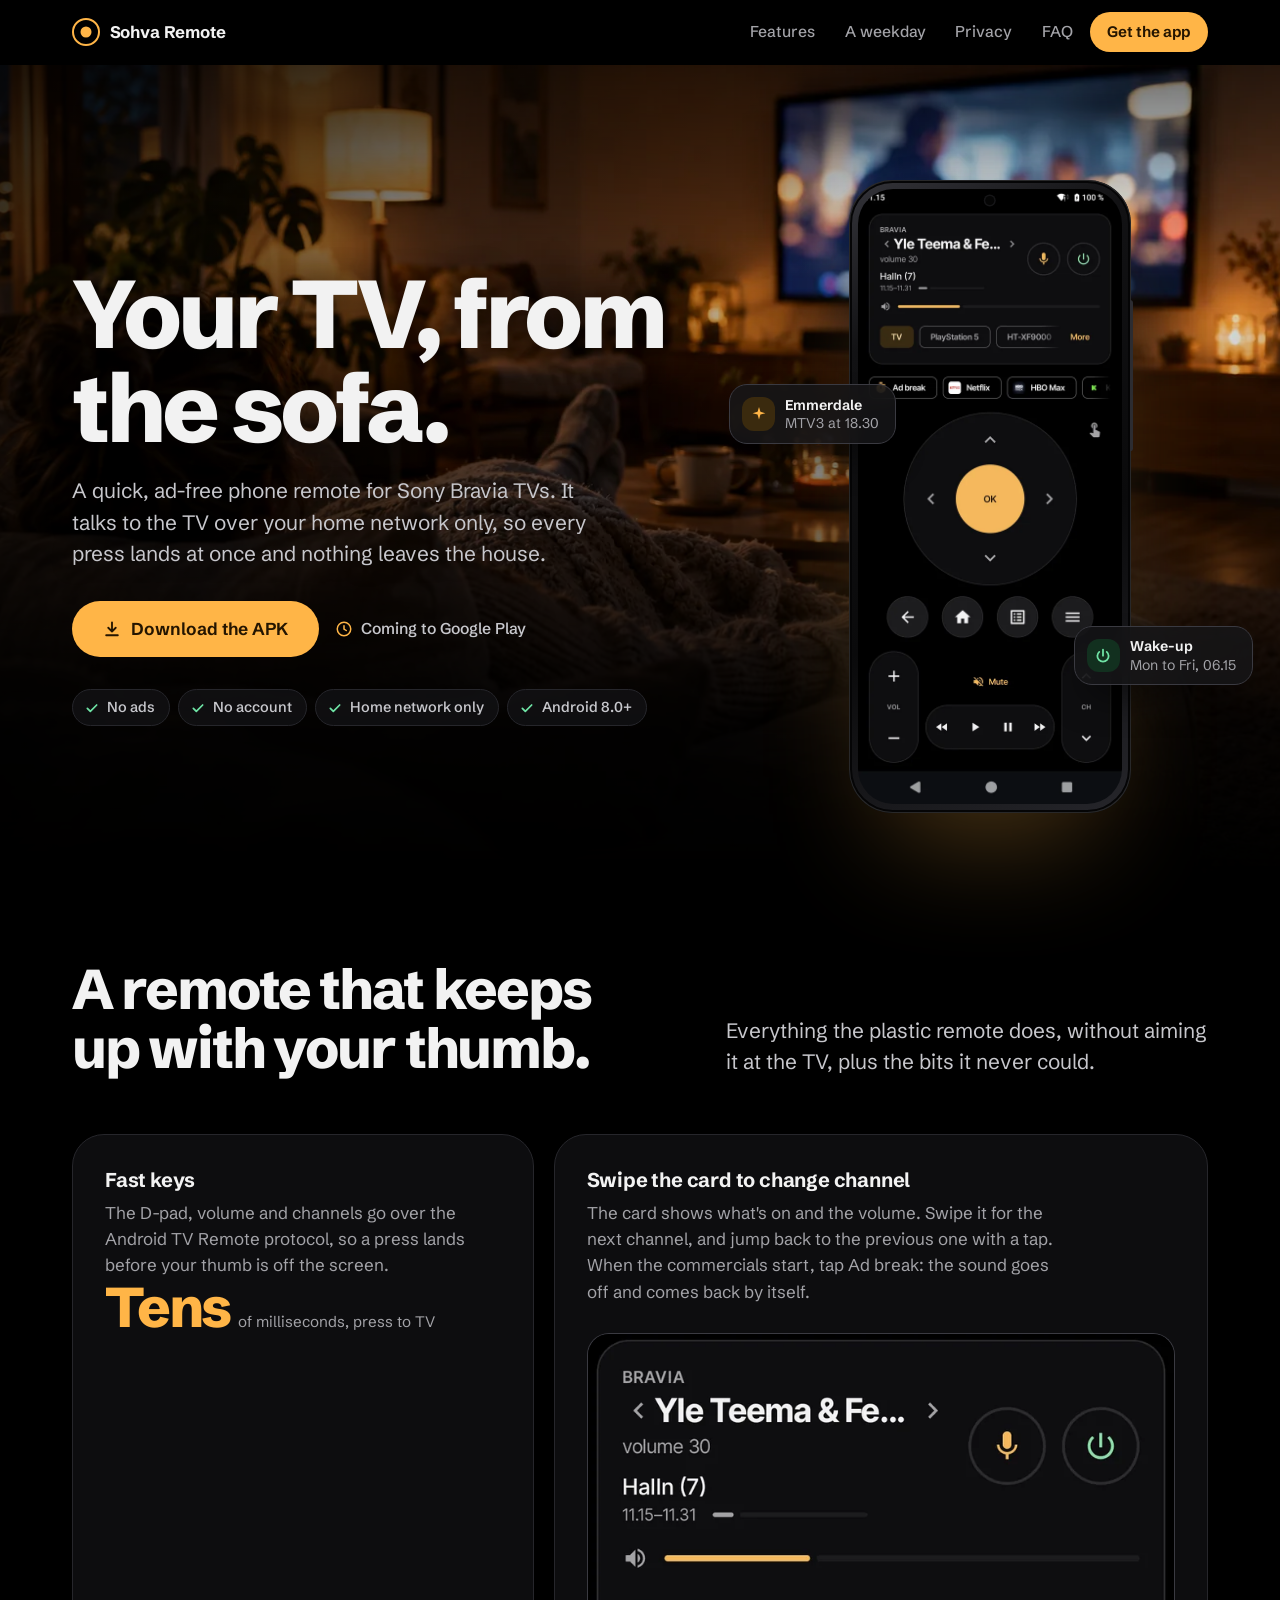
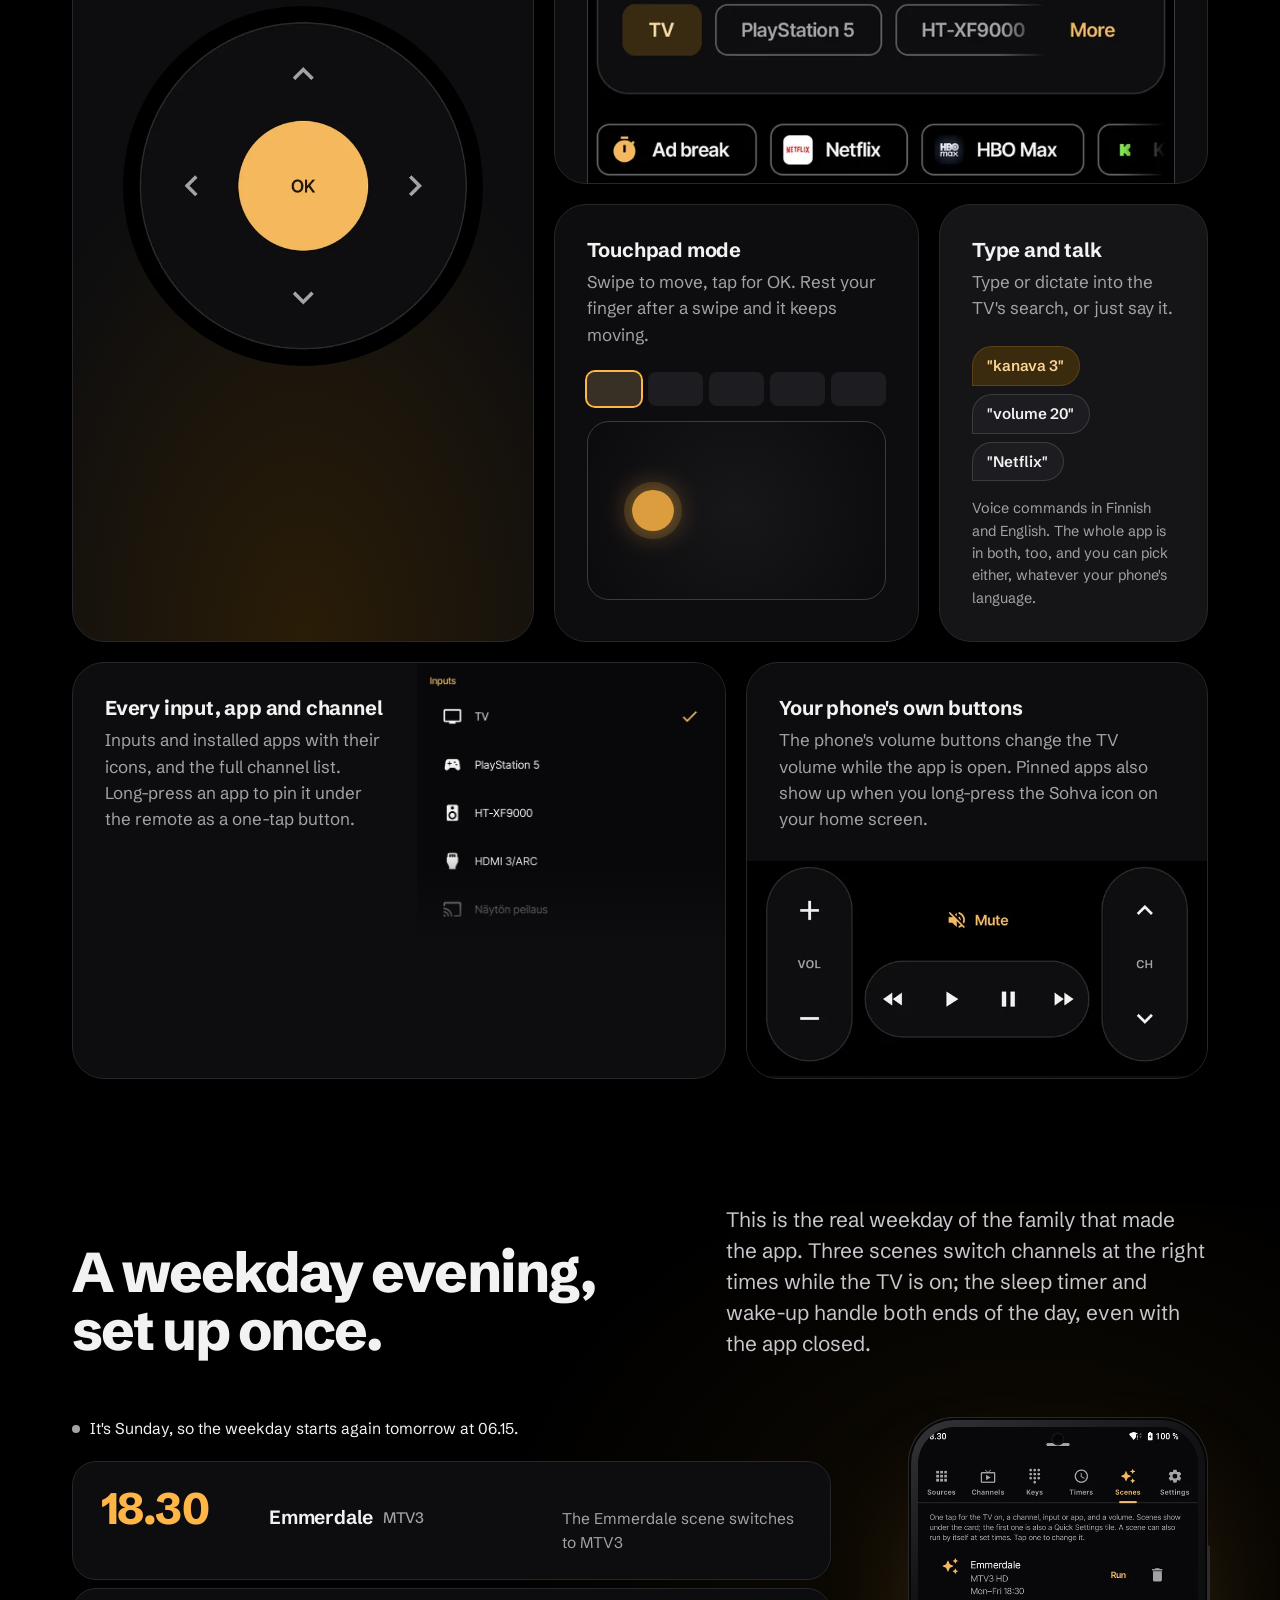
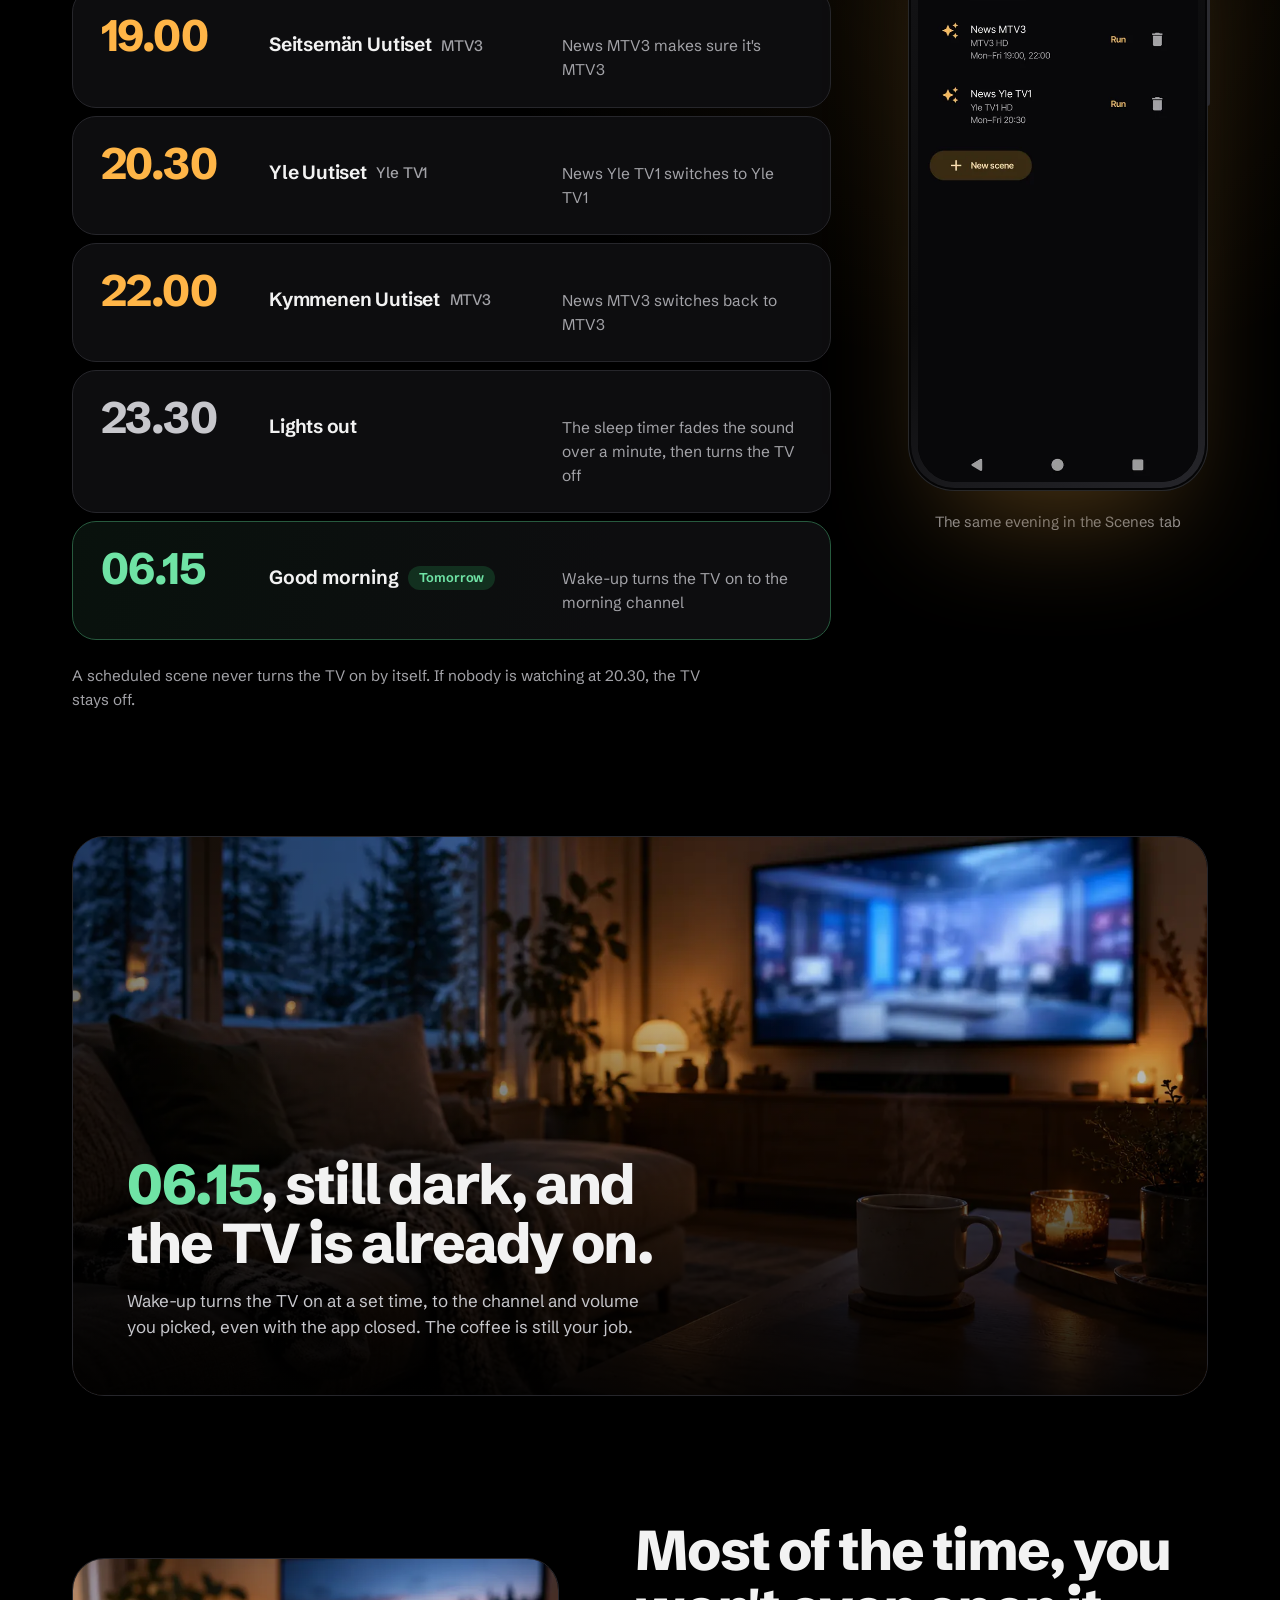
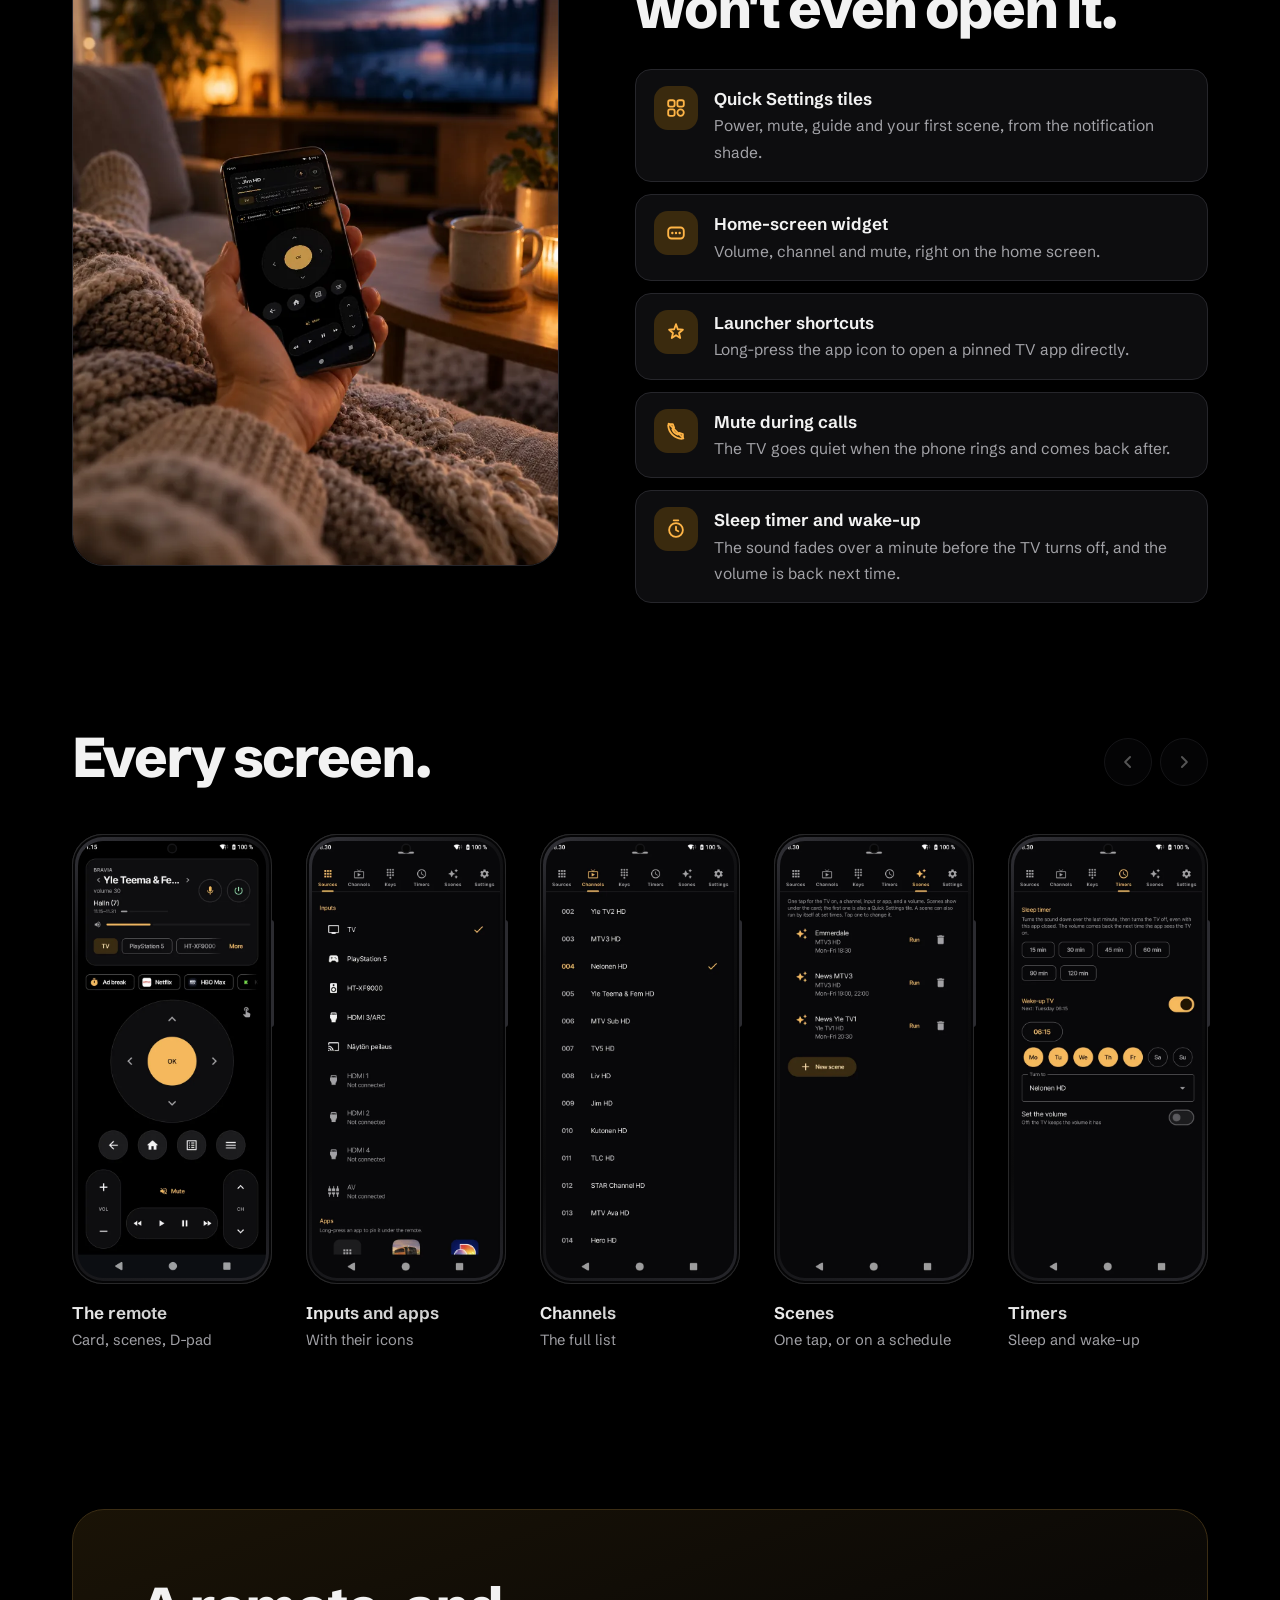
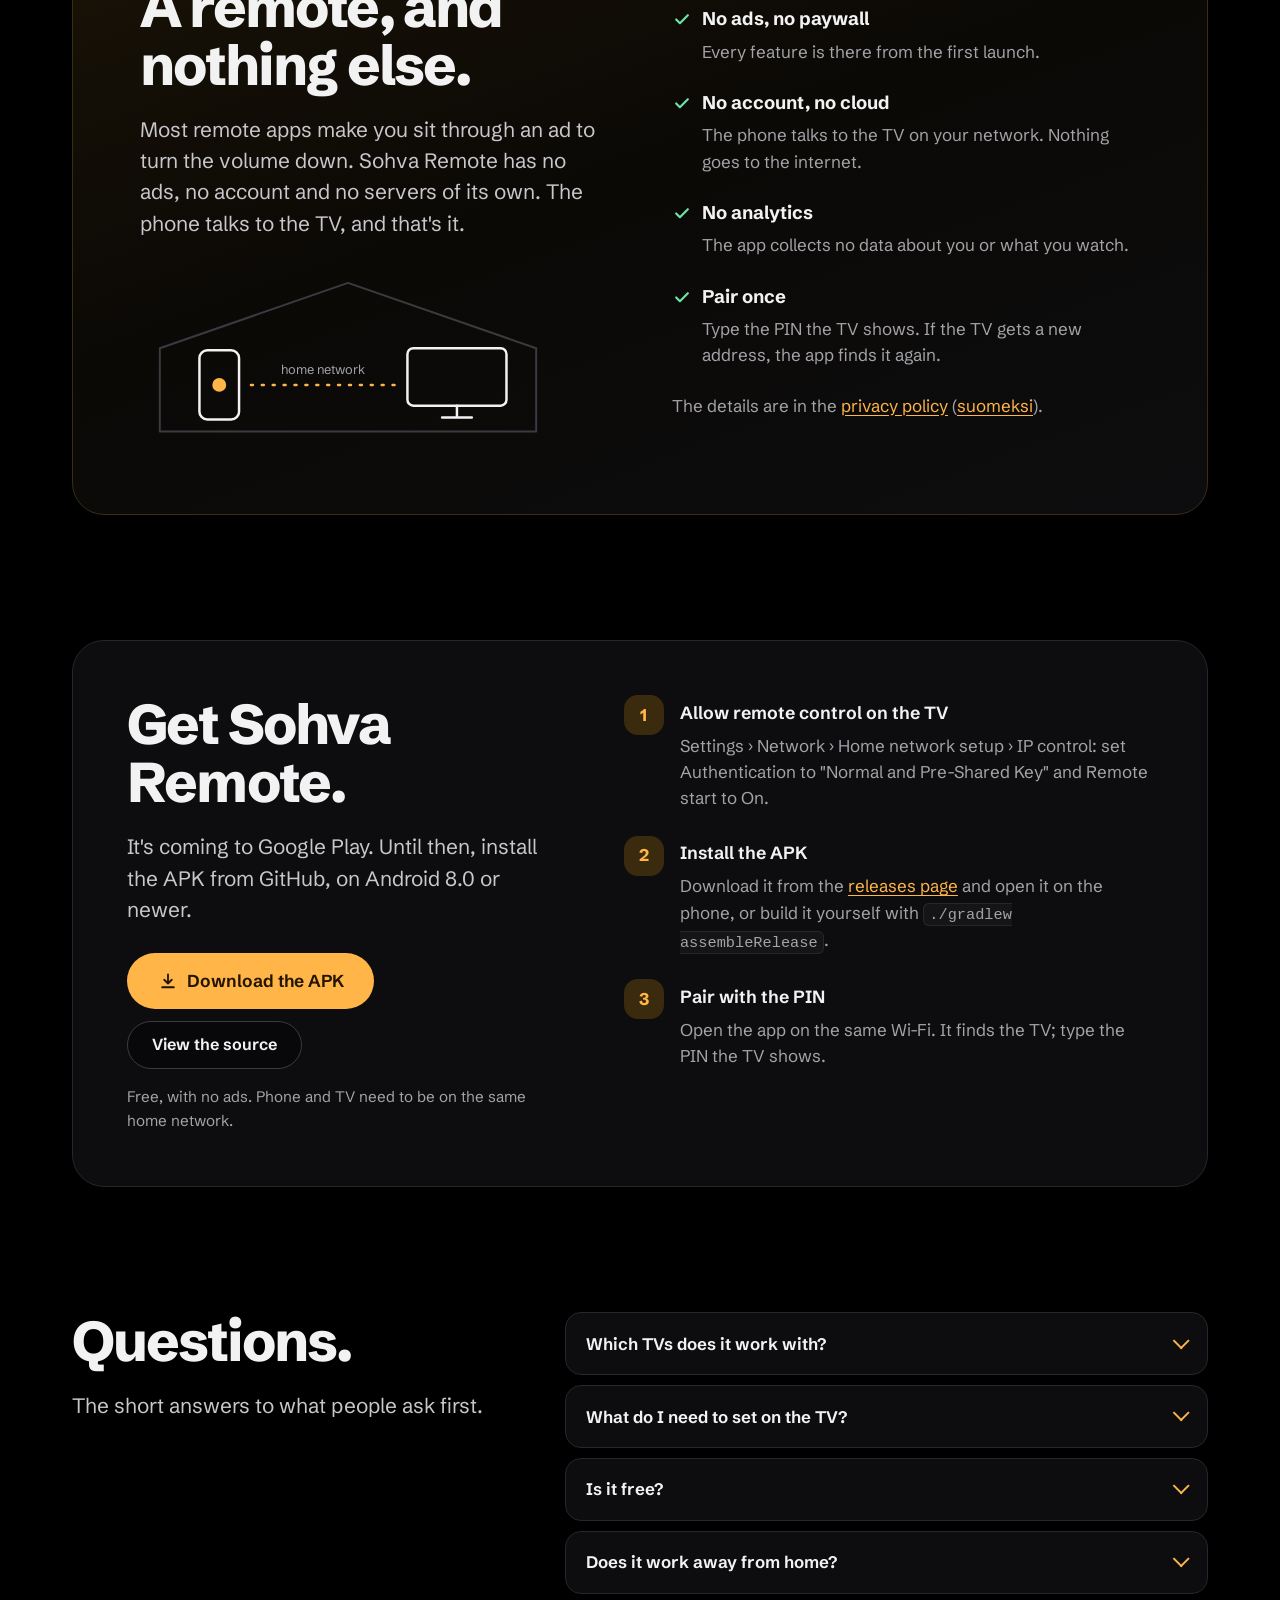
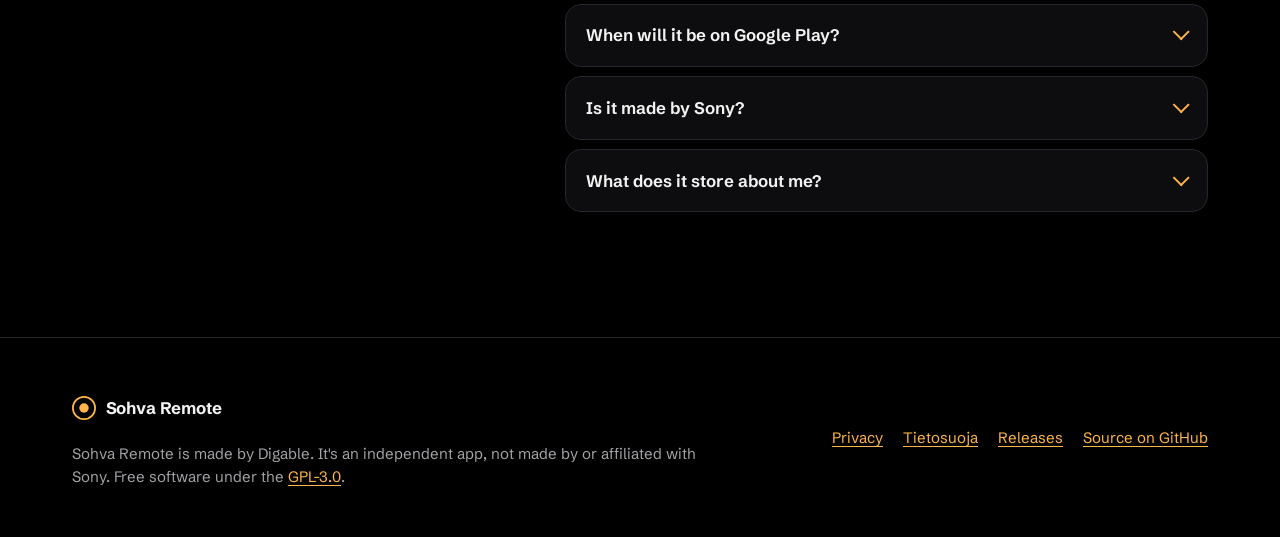
==== site/index.html @ ac24fea7 "Release 1.4.0: Ad break Version 1.4.0 (versionCode 8). Changelogs 8 in en-US and fi-FI; Ad break in " ====
<!doctype html>
<html lang="en">
<head>
<meta charset="utf-8">
<meta name="viewport" content="width=device-width, initial-scale=1">
<title>Sohva Remote: a phone remote for Sony Bravia TVs</title>
<meta name="description" content="Sohva Remote is a fast, ad-free phone remote for Sony Bravia TVs. It works on your home network only: no cloud, no account.">
<link rel="canonical" href="https://digablesolutions.github.io/sohva-remote/">
<meta name="robots" content="index, follow, max-image-preview:large">
<meta name="author" content="Digable">
<meta name="keywords" content="Sony Bravia remote, Android TV remote app, TV remote for Android, kaukosäädin, Sony Bravia kaukosäädin, ad-free TV remote">
<link rel="sitemap" type="application/xml" href="sitemap.xml">
<link rel="alternate" type="text/plain" title="Summary for LLMs and agents" href="llms.txt">
<meta name="theme-color" content="#000000">
<link rel="icon" href="favicon.svg" type="image/svg+xml">
<link rel="apple-touch-icon" href="img/apple-touch-icon.png">
<!-- Share card. Crawlers need absolute URLs; these point at the GitHub Pages site. -->
<meta property="og:type" content="website">
<meta property="og:site_name" content="Sohva Remote">
<meta property="og:url" content="https://digablesolutions.github.io/sohva-remote/">
<meta property="og:title" content="Sohva Remote">
<meta property="og:description" content="A fast, ad-free phone remote for Sony Bravia TVs. Home network only: no cloud, no account.">
<meta property="og:image" content="https://digablesolutions.github.io/sohva-remote/img/og.jpg">
<meta property="og:image:width" content="1200">
<meta property="og:image:height" content="630">
<meta property="og:image:alt" content="Sohva Remote: your TV, from the sofa. A living room in the evening, with the app's remote screen.">
<meta name="twitter:card" content="summary_large_image">
<meta name="twitter:image" content="https://digablesolutions.github.io/sohva-remote/img/og.jpg">
<link rel="preconnect" href="https://fonts.googleapis.com">
<link rel="preconnect" href="https://fonts.gstatic.com" crossorigin>
<link href="https://fonts.googleapis.com/css2?family=Schibsted+Grotesk:wght@400..800&display=swap" rel="stylesheet">
<link rel="preload" as="image" href="img/photos/hero-sofa-1024.webp" imagesrcset="img/photos/hero-sofa-640.webp 640w, img/photos/hero-sofa-1024.webp 1024w, img/photos/hero-sofa-1440.webp 1440w, img/photos/hero-sofa-1664.webp 1664w" imagesizes="100vw" fetchpriority="high">
<link rel="stylesheet" href="css/site.css">
<script src="js/site.js" defer></script>
<script type="application/ld+json" id="structured-data">
{
  "@context": "https://schema.org",
  "@graph": [
    {
      "@type": "SoftwareApplication",
      "@id": "https://digablesolutions.github.io/sohva-remote/#app",
      "name": "Sohva Remote",
      "alternateName": "Sohva Remote for Sony Bravia TVs",
      "description": "A fast, ad-free Android phone remote for Sony Bravia TVs that works on the home network only. Not affiliated with Sony.",
      "applicationCategory": "UtilitiesApplication",
      "applicationSubCategory": "TV remote control",
      "operatingSystem": "Android 8.0 or newer",
      "softwareVersion": "1.4.0",
      "inLanguage": [
        "en",
        "fi"
      ],
      "isAccessibleForFree": true,
      "license": "https://www.gnu.org/licenses/gpl-3.0.html",
      "offers": {
        "@type": "Offer",
        "price": "0",
        "priceCurrency": "EUR"
      },
      "downloadUrl": "https://github.com/digablesolutions/sohva-remote/releases/latest",
      "installUrl": "https://github.com/digablesolutions/sohva-remote/releases/latest",
      "releaseNotes": "https://github.com/digablesolutions/sohva-remote/releases",
      "url": "https://digablesolutions.github.io/sohva-remote/",
      "image": "https://digablesolutions.github.io/sohva-remote/img/og.jpg",
      "screenshot": [
        "https://digablesolutions.github.io/sohva-remote/img/remote.png",
        "https://digablesolutions.github.io/sohva-remote/img/scenes.png",
        "https://digablesolutions.github.io/sohva-remote/img/timers.png",
        "https://digablesolutions.github.io/sohva-remote/img/channels.png",
        "https://digablesolutions.github.io/sohva-remote/img/inputs-apps.png"
      ],
      "featureList": [
        "Fast keys over the TV's Android TV Remote protocol: D-pad, volume and channels in tens of milliseconds",
        "Touchpad mode: swipe to move, tap for OK, rest the finger to keep moving",
        "Swipe the card to change channel; jump back to the previous channel",
        "Ad break: mute the commercials with one tap; the sound comes back by itself",
        "The TV's inputs, installed apps and channel list; pin apps as one-tap buttons and launcher shortcuts",
        "Type or dictate into the TV's search box; voice commands in Finnish and English",
        "Scenes and scheduled scenes (they act only while the TV is on)",
        "Sleep timer that fades the sound over a minute; wake-up TV at a set time",
        "Quick Settings tiles, home-screen widget, remote in notifications and on the lock screen",
        "Mute the TV during phone calls; the phone's volume buttons control the TV",
        "English or Finnish, chosen in the app whatever the phone's language",
        "Home network only: no ads, no account, no cloud, no analytics"
      ],
      "author": {
        "@id": "https://digablesolutions.github.io/sohva-remote/#digable"
      },
      "publisher": {
        "@id": "https://digablesolutions.github.io/sohva-remote/#digable"
      },
      "sameAs": [
        "https://github.com/digablesolutions/sohva-remote"
      ]
    },
    {
      "@type": "Organization",
      "@id": "https://digablesolutions.github.io/sohva-remote/#digable",
      "name": "Digable",
      "url": "https://github.com/digablesolutions"
    },
    {
      "@type": "WebSite",
      "@id": "https://digablesolutions.github.io/sohva-remote/#site",
      "url": "https://digablesolutions.github.io/sohva-remote/",
      "name": "Sohva Remote",
      "inLanguage": "en",
      "publisher": {
        "@id": "https://digablesolutions.github.io/sohva-remote/#digable"
      }
    },
    {
      "@type": "FAQPage",
      "@id": "https://digablesolutions.github.io/sohva-remote/#faq",
      "mainEntity": [
        {
          "@type": "Question",
          "name": "Which TVs does it work with?",
          "acceptedAnswer": {
            "@type": "Answer",
            "text": "It's built and tested on a Sony KD-65XF9005 with Android TV. Other Bravia TVs with IP control should work too."
          }
        },
        {
          "@type": "Question",
          "name": "What do I need to set on the TV?",
          "acceptedAnswer": {
            "@type": "Answer",
            "text": "Open Settings › Network › Home network setup › IP control. Set Authentication to \"Normal and Pre-Shared Key\" and Remote start to On. Then open the app and type the PIN the TV shows."
          }
        },
        {
          "@type": "Question",
          "name": "Is it free?",
          "acceptedAnswer": {
            "@type": "Answer",
            "text": "Yes. There are no ads and no paywall: every feature is there from the first launch."
          }
        },
        {
          "@type": "Question",
          "name": "Does it work away from home?",
          "acceptedAnswer": {
            "@type": "Answer",
            "text": "No. The phone talks to the TV directly over your home network, so both need to be on the same Wi-Fi. Nothing goes through the internet, which is also why it's fast."
          }
        },
        {
          "@type": "Question",
          "name": "When will it be on Google Play?",
          "acceptedAnswer": {
            "@type": "Answer",
            "text": "It's on its way. Until then, the APK on the GitHub releases page installs on Android 8.0 or newer. Android asks you to allow installs from your browser or file manager the first time."
          }
        },
        {
          "@type": "Question",
          "name": "Is it made by Sony?",
          "acceptedAnswer": {
            "@type": "Answer",
            "text": "No. Sohva Remote is an independent app made by Digable. It isn't made by or affiliated with Sony. \"Sohva\" is Finnish for sofa."
          }
        },
        {
          "@type": "Question",
          "name": "What does it store about me?",
          "acceptedAnswer": {
            "@type": "Answer",
            "text": "Only what it needs to reach your TV, kept on the phone: the TV's address, the pairing keys and your settings. See the privacy policy."
          }
        }
      ]
    }
  ]
}
</script>
</head>
<body>
<a class="skip" href="#main">Skip to content</a>

<header class="site-head">
  <div class="wrap">
    <a class="mark" href="#main" aria-label="Sohva Remote, top of page">
      <svg width="28" height="28" viewBox="0 0 28 28" aria-hidden="true"><circle cx="14" cy="14" r="13" fill="none" stroke="#ffb547" stroke-width="2"/><circle cx="14" cy="14" r="5.5" fill="#ffb547"/></svg>
      Sohva Remote
    </a>
    <nav class="site-nav" aria-label="Site">
      <a class="nav-link" href="#remote">Features</a>
      <a class="nav-link" href="#evening">A weekday</a>
      <a class="nav-link" href="#privacy">Privacy</a>
      <a class="nav-link" href="#faq">FAQ</a>
      <a class="button primary small" href="#get">Get the app</a>
    </nav>
  </div>
</header>

<main id="main" tabindex="-1">
  <section class="hero" aria-labelledby="hero-title">
    <figure class="hero-photo" aria-hidden="true">
      <img src="img/photos/hero-sofa-1024.webp" srcset="img/photos/hero-sofa-640.webp 640w, img/photos/hero-sofa-1024.webp 1024w, img/photos/hero-sofa-1440.webp 1440w, img/photos/hero-sofa-1664.webp 1664w" sizes="100vw" width="1664" height="936" fetchpriority="high" alt="">
    </figure>
    <div class="wrap hero-grid">
      <div class="hero-copy">
        <h1 class="display" id="hero-title">Your TV, from the sofa.</h1>
        <p class="lede">A quick, ad-free phone remote for Sony Bravia TVs. It talks to the TV over your home network only, so every press lands at once and nothing leaves the house.</p>
        <div class="actions">
          <a class="button primary large" href="https://github.com/digablesolutions/sohva-remote/releases/latest">
            <svg width="20" height="20" viewBox="0 0 24 24" aria-hidden="true" fill="none" stroke="currentColor" stroke-width="2.2" stroke-linecap="round" stroke-linejoin="round"><path d="M12 4v11m0 0-4.5-4.5M12 15l4.5-4.5M5 19.5h14"/></svg>
            Download the APK
          </a>
          <a class="soon" href="#faq-play">
            <svg width="18" height="18" viewBox="0 0 24 24" aria-hidden="true" fill="none" stroke="currentColor" stroke-width="2" stroke-linecap="round"><circle cx="12" cy="12" r="9"/><path d="M12 7.5V12l3 2"/></svg>
            Coming to Google Play
          </a>
        </div>
        <ul class="facts" aria-label="At a glance">
          <li><svg width="16" height="16" viewBox="0 0 24 24" aria-hidden="true" fill="none" stroke="currentColor" stroke-width="2.6" stroke-linecap="round" stroke-linejoin="round"><path d="m5 12.5 4.5 4.5L19 7.5"/></svg>No ads</li>
          <li><svg width="16" height="16" viewBox="0 0 24 24" aria-hidden="true" fill="none" stroke="currentColor" stroke-width="2.6" stroke-linecap="round" stroke-linejoin="round"><path d="m5 12.5 4.5 4.5L19 7.5"/></svg>No account</li>
          <li><svg width="16" height="16" viewBox="0 0 24 24" aria-hidden="true" fill="none" stroke="currentColor" stroke-width="2.6" stroke-linecap="round" stroke-linejoin="round"><path d="m5 12.5 4.5 4.5L19 7.5"/></svg>Home network only</li>
          <li><svg width="16" height="16" viewBox="0 0 24 24" aria-hidden="true" fill="none" stroke="currentColor" stroke-width="2.6" stroke-linecap="round" stroke-linejoin="round"><path d="m5 12.5 4.5 4.5L19 7.5"/></svg>Android 8.0+</li>
        </ul>
      </div>
      <div class="hero-device">
        <div class="device">
          <div class="device-screen">
            <img src="img/remote-540.webp" srcset="img/remote-540.webp 540w, img/remote-1080.webp 1080w" sizes="(min-width: 900px) 290px, 78vw" width="540" height="1260" alt="The remote screen: the channel card showing Yle Teema &amp; Fem HD at volume 30 with the programme on now, the Ad break button and pinned apps, the D-pad, and volume and channel controls">
          </div>
        </div>
        <p class="callout c1" aria-hidden="true"><i><svg width="18" height="18" viewBox="0 0 24 24" fill="currentColor"><path d="M12 2.5 13.9 9l6.6 1.9-6.6 1.9L12 19.4l-1.9-6.6L3.5 10.9 10.1 9z"/></svg></i><span><b>Emmerdale</b>MTV3 at 18.30</span></p>
        <p class="callout c2 green" aria-hidden="true"><i><svg width="18" height="18" viewBox="0 0 24 24" fill="none" stroke="currentColor" stroke-width="2.4" stroke-linecap="round"><path d="M12 3.5v8"/><path d="M7 6.5a7.5 7.5 0 1 0 10 0"/></svg></i><span><b>Wake-up</b>Mon to Fri, 06.15</span></p>
      </div>
    </div>
  </section>

  <section class="wrap section" id="remote" aria-labelledby="remote-title">
    <div class="section-head split">
      <h2 class="h2" id="remote-title">A remote that keeps up with your thumb.</h2>
      <p class="lede">Everything the plastic remote does, without aiming it at the TV, plus the bits it never could.</p>
    </div>
    <div class="bento">
      <article class="tile keys reveal">
        <h3 class="h3">Fast keys</h3>
        <p>The D-pad, volume and channels go over the Android TV Remote protocol, so a press lands before your thumb is off the screen.</p>
        <p class="stat"><b>Tens</b><span>of milliseconds, press to TV</span></p>
        <div class="media"><img src="img/crops/dpad.webp" width="600" height="600" loading="lazy" alt="The app's round D-pad with a large amber OK button"></div>
      </article>
      <article class="tile card reveal">
        <h3 class="h3">Swipe the card to change channel</h3>
        <p>The card shows what's on and the volume. Swipe it for the next channel, and jump back to the previous one with a tap. When the commercials start, tap Ad break: the sound goes off and comes back by itself.</p>
        <div class="media"><img src="img/crops/card.webp" width="720" height="551" loading="lazy" alt="The channel card: Yle Teema &amp; Fem HD at volume 30 with the programme on now, inputs TV, PlayStation 5 and HT-XF9000, and below it the Ad break button and pinned apps"></div>
      </article>
      <article class="tile pad-tile reveal">
        <h3 class="h3">Touchpad mode</h3>
        <p>Swipe to move, tap for OK. Rest your finger after a swipe and it keeps moving.</p>
        <div class="pad-demo" aria-hidden="true">
          <div class="pad-row"><span></span><span></span><span></span><span></span><span></span><i class="focus"></i></div>
          <div class="pad"><i class="trail"></i><i class="finger"></i></div>
        </div>
      </article>
      <article class="tile voice reveal">
        <h3 class="h3">Type and talk</h3>
        <p>Type or dictate into the TV's search, or just say it.</p>
        <ul class="say">
          <li lang="fi">"kanava 3"</li>
          <li>"volume 20"</li>
          <li>"Netflix"</li>
        </ul>
        <p class="say-note">Voice commands in Finnish and English. The whole app is in both, too, and you can pick either, whatever your phone's language.</p>
      </article>
      <article class="tile apps reveal">
        <div class="copy">
          <h3 class="h3">Every input, app and channel</h3>
          <p>Inputs and installed apps with their icons, and the full channel list. Long-press an app to pin it under the remote as a one-tap button.</p>
        </div>
        <div class="media"><img src="img/crops/inputs.webp" width="640" height="569" loading="lazy" alt="The inputs list: TV, PlayStation 5, HT-XF9000, HDMI 3/ARC and screen mirroring, each with an icon"></div>
      </article>
      <article class="tile pins reveal">
        <h3 class="h3">Your phone's own buttons</h3>
        <p>The phone's volume buttons change the TV volume while the app is open. Pinned apps also show up when you long-press the Sohva icon on your home screen.</p>
        <div class="media"><img src="img/crops/controls.webp" width="720" height="340" loading="lazy" alt="Volume and channel rockers, a mute button and media keys from the remote screen"></div>
      </article>
    </div>
  </section>

  <section class="section evening" id="evening" aria-labelledby="evening-title">
    <div class="wrap">
      <div class="section-head split">
        <h2 class="h2" id="evening-title">A weekday evening, set up once.</h2>
        <p class="lede">This is the real weekday of the family that made the app. Three scenes switch channels at the right times while the TV is on; the sleep timer and wake-up handle both ends of the day, even with the app closed.</p>
      </div>
      <div class="guide-body">
        <div>
          <p class="guide-status" id="guide-status" role="status" hidden></p>
          <ol class="slots">
            <li class="slot" data-start="18:30" data-end="19:00"><time datetime="18:30">18.30</time><span class="what">Emmerdale <span class="chan">MTV3</span></span><span class="how">The Emmerdale scene switches to MTV3</span></li>
            <li class="slot" data-start="19:00" data-end="20:30"><time datetime="19:00">19.00</time><span class="what">Seitsemän Uutiset <span class="chan">MTV3</span></span><span class="how">News MTV3 makes sure it's MTV3</span></li>
            <li class="slot" data-start="20:30" data-end="22:00"><time datetime="20:30">20.30</time><span class="what">Yle Uutiset <span class="chan">Yle TV1</span></span><span class="how">News Yle TV1 switches to Yle TV1</span></li>
            <li class="slot" data-start="22:00" data-end="23:30"><time datetime="22:00">22.00</time><span class="what">Kymmenen Uutiset <span class="chan">MTV3</span></span><span class="how">News MTV3 switches back to MTV3</span></li>
            <li class="slot night" data-start="23:30" data-screen="timers"><time datetime="23:30">23.30</time><span class="what">Lights out</span><span class="how">The sleep timer fades the sound over a minute, then turns the TV off</span></li>
            <li class="slot morning" data-start="06:15" data-screen="timers"><time datetime="06:15">06.15</time><span class="what">Good morning</span><span class="how">Wake-up turns the TV on to the morning channel</span></li>
          </ol>
          <p class="guide-note">A scheduled scene never turns the TV on by itself. If nobody is watching at 20.30, the TV stays off.</p>
        </div>
        <figure class="guide-phone" data-screen="scenes">
          <div class="device">
            <div class="device-screen">
              <img src="img/scenes-540.webp" srcset="img/scenes-540.webp 540w, img/scenes-1080.webp 1080w" sizes="290px" width="540" height="1260" loading="lazy" alt="The Scenes tab: Emmerdale on MTV3 HD, Mon–Fri 18.30; News MTV3 on MTV3 HD, Mon–Fri 19.00 and 22.00; News Yle TV1 on Yle TV1 HD, Mon–Fri 20.30">
              <img src="img/timers-540.webp" srcset="img/timers-540.webp 540w, img/timers-1080.webp 1080w" sizes="290px" width="540" height="1260" loading="lazy" alt="The Timers tab: sleep timer choices from 15 to 120 minutes, and wake-up at 6.15 Monday to Friday, turning to Nelonen HD">
            </div>
          </div>
          <figcaption id="guide-caption">The same evening in the Scenes tab</figcaption>
        </figure>
      </div>
    </div>
  </section>

  <section class="wrap band-wrap section" aria-labelledby="morning-title">
    <div class="band reveal">
      <img src="img/photos/morning-1024.webp" srcset="img/photos/morning-640.webp 640w, img/photos/morning-1024.webp 1024w, img/photos/morning-1664.webp 1664w" sizes="(min-width: 1216px) 1136px, 100vw" width="1664" height="936" loading="lazy" alt="">
      <div class="band-text">
        <h2 class="h2" id="morning-title"><time datetime="06:15">06.15</time>, still dark, and the TV is already on.</h2>
        <p>Wake-up turns the TV on at a set time, to the channel and volume you picked, even with the app closed. The coffee is still your job.</p>
      </div>
    </div>
  </section>

  <section class="wrap section" aria-labelledby="extras-title">
    <div class="extras">
      <figure class="photo reveal">
        <img src="img/photos/hand-phone-800.webp" srcset="img/photos/hand-phone-480.webp 480w, img/photos/hand-phone-800.webp 800w, img/photos/hand-phone-1120.webp 1120w" sizes="(min-width: 1216px) 500px, (min-width: 900px) 42vw, 100vw" width="1120" height="1400" loading="lazy" alt="A hand under a knitted blanket holding a phone with Sohva Remote open, the TV glowing in the background">
      </figure>
      <div>
        <h2 class="h2" id="extras-title">Most of the time, you won't even open it.</h2>
        <ul class="extra-list">
          <li><span class="ico"><svg width="22" height="22" viewBox="0 0 24 24" aria-hidden="true" fill="none" stroke="currentColor" stroke-width="2" stroke-linejoin="round"><rect x="3.5" y="3.5" width="7" height="7" rx="2"/><rect x="13.5" y="3.5" width="7" height="7" rx="2"/><rect x="3.5" y="13.5" width="7" height="7" rx="2"/><rect x="13.5" y="13.5" width="7" height="7" rx="3.5"/></svg></span><div><b>Quick Settings tiles</b><span>Power, mute, guide and your first scene, from the notification shade.</span></div></li>
          <li><span class="ico"><svg width="22" height="22" viewBox="0 0 24 24" aria-hidden="true" fill="none" stroke="currentColor" stroke-width="2" stroke-linejoin="round"><rect x="3.5" y="6" width="17" height="12" rx="3.5"/><path d="M8 12h.01M12 12h.01M16 12h.01" stroke-linecap="round" stroke-width="2.6"/></svg></span><div><b>Home-screen widget</b><span>Volume, channel and mute, right on the home screen.</span></div></li>
          <li><span class="ico"><svg width="22" height="22" viewBox="0 0 24 24" aria-hidden="true" fill="none" stroke="currentColor" stroke-width="2" stroke-linecap="round" stroke-linejoin="round"><path d="M12 3.5 14 9l5.5.5-4.2 3.6 1.3 5.4L12 15.6l-4.6 2.9 1.3-5.4-4.2-3.6L10 9z"/></svg></span><div><b>Launcher shortcuts</b><span>Long-press the app icon to open a pinned TV app directly.</span></div></li>
          <li><span class="ico"><svg width="22" height="22" viewBox="0 0 24 24" aria-hidden="true" fill="none" stroke="currentColor" stroke-width="2" stroke-linecap="round" stroke-linejoin="round"><path d="M5 4.5h3.5l1.5 4-2 1.5a10 10 0 0 0 6 6l1.5-2 4 1.5V19a1.5 1.5 0 0 1-1.5 1.5A15.5 15.5 0 0 1 3.5 6 1.5 1.5 0 0 1 5 4.5z"/><path d="m4 4 16 16"/></svg></span><div><b>Mute during calls</b><span>The TV goes quiet when the phone rings and comes back after.</span></div></li>
          <li><span class="ico"><svg width="22" height="22" viewBox="0 0 24 24" aria-hidden="true" fill="none" stroke="currentColor" stroke-width="2" stroke-linecap="round" stroke-linejoin="round"><circle cx="12" cy="13" r="7.5"/><path d="M12 9.5V13l2.5 1.5M9.5 2.5h5"/></svg></span><div><b>Sleep timer and wake-up</b><span>The sound fades over a minute before the TV turns off, and the volume is back next time.</span></div></li>
        </ul>
      </div>
    </div>
  </section>

  <section class="wrap section" aria-labelledby="screens-title">
    <div class="gallery-head">
      <h2 class="h2" id="screens-title">Every screen.</h2>
      <div class="gallery-nav" hidden>
        <button type="button" data-dir="-1" aria-label="Previous screenshots" aria-controls="strip"><svg width="20" height="20" viewBox="0 0 24 24" aria-hidden="true" fill="none" stroke="currentColor" stroke-width="2.2" stroke-linecap="round" stroke-linejoin="round"><path d="m14.5 6-6 6 6 6"/></svg></button>
        <button type="button" data-dir="1" aria-label="Next screenshots" aria-controls="strip"><svg width="20" height="20" viewBox="0 0 24 24" aria-hidden="true" fill="none" stroke="currentColor" stroke-width="2.2" stroke-linecap="round" stroke-linejoin="round"><path d="m9.5 6 6 6-6 6"/></svg></button>
      </div>
    </div>
    <ul class="strip" id="strip" tabindex="0" aria-label="Screenshots, scroll sideways for more">
      <li><figure><div class="device"><div class="device-screen"><img src="img/remote-540.webp" srcset="img/remote-540.webp 540w, img/remote-1080.webp 1080w" sizes="240px" width="540" height="1260" loading="lazy" alt="Remote screen with the channel card, the Ad break button, D-pad and volume and channel controls"></div></div><figcaption><b>The remote</b><span>Card, scenes, D-pad</span></figcaption></figure></li>
      <li><figure><div class="device"><div class="device-screen"><img src="img/inputs-apps-540.webp" srcset="img/inputs-apps-540.webp 540w, img/inputs-apps-1080.webp 1080w" sizes="240px" width="540" height="1260" loading="lazy" alt="The TV's inputs and installed apps, each with its icon"></div></div><figcaption><b>Inputs and apps</b><span>With their icons</span></figcaption></figure></li>
      <li><figure><div class="device"><div class="device-screen"><img src="img/channels-540.webp" srcset="img/channels-540.webp 540w, img/channels-1080.webp 1080w" sizes="240px" width="540" height="1260" loading="lazy" alt="The channel list, with Nelonen HD ticked"></div></div><figcaption><b>Channels</b><span>The full list</span></figcaption></figure></li>
      <li><figure><div class="device"><div class="device-screen"><img src="img/scenes-540.webp" srcset="img/scenes-540.webp 540w, img/scenes-1080.webp 1080w" sizes="240px" width="540" height="1260" loading="lazy" alt="Scenes with their weekday schedules"></div></div><figcaption><b>Scenes</b><span>One tap, or on a schedule</span></figcaption></figure></li>
      <li><figure><div class="device"><div class="device-screen"><img src="img/timers-540.webp" srcset="img/timers-540.webp 540w, img/timers-1080.webp 1080w" sizes="240px" width="540" height="1260" loading="lazy" alt="Sleep timer and wake-up settings"></div></div><figcaption><b>Timers</b><span>Sleep and wake-up</span></figcaption></figure></li>
    </ul>
  </section>

  <section class="wrap section" id="privacy" aria-labelledby="privacy-title">
    <div class="promise reveal">
      <div>
        <h2 class="h2" id="privacy-title">A remote, and nothing else.</h2>
        <p class="lede">Most remote apps make you sit through an ad to turn the volume down. Sohva Remote has no ads, no account and no servers of its own. The phone talks to the TV, and that's it.</p>
        <figure class="lan" aria-hidden="true">
          <svg viewBox="0 0 420 170" fill="none">
            <path d="M20 78 210 12l190 66v84H20z" stroke="#3a3a41" stroke-width="2" stroke-linejoin="round"/>
            <rect x="60" y="80" width="40" height="70" rx="8" stroke="#f2f2f2" stroke-width="2.5"/>
            <circle cx="80" cy="115" r="7" fill="#ffb547"/>
            <rect x="270" y="78" width="100" height="58" rx="6" stroke="#f2f2f2" stroke-width="2.5"/>
            <path d="M305 148h30M320 136v12" stroke="#f2f2f2" stroke-width="2.5" stroke-linecap="round"/>
            <path d="M112 115h146" stroke="#ffb547" stroke-width="2.5" stroke-dasharray="2 9" stroke-linecap="round"/>
            <text x="185" y="104" fill="#a3a3a8" font-family="inherit" font-size="13" text-anchor="middle">home network</text>
          </svg>
        </figure>
      </div>
      <div>
        <dl>
          <div><dt><svg width="20" height="20" viewBox="0 0 24 24" aria-hidden="true" fill="none" stroke="currentColor" stroke-width="2.6" stroke-linecap="round" stroke-linejoin="round"><path d="m5 12.5 4.5 4.5L19 7.5"/></svg>No ads, no paywall</dt><dd>Every feature is there from the first launch.</dd></div>
          <div><dt><svg width="20" height="20" viewBox="0 0 24 24" aria-hidden="true" fill="none" stroke="currentColor" stroke-width="2.6" stroke-linecap="round" stroke-linejoin="round"><path d="m5 12.5 4.5 4.5L19 7.5"/></svg>No account, no cloud</dt><dd>The phone talks to the TV on your network. Nothing goes to the internet.</dd></div>
          <div><dt><svg width="20" height="20" viewBox="0 0 24 24" aria-hidden="true" fill="none" stroke="currentColor" stroke-width="2.6" stroke-linecap="round" stroke-linejoin="round"><path d="m5 12.5 4.5 4.5L19 7.5"/></svg>No analytics</dt><dd>The app collects no data about you or what you watch.</dd></div>
          <div><dt><svg width="20" height="20" viewBox="0 0 24 24" aria-hidden="true" fill="none" stroke="currentColor" stroke-width="2.6" stroke-linecap="round" stroke-linejoin="round"><path d="m5 12.5 4.5 4.5L19 7.5"/></svg>Pair once</dt><dd>Type the PIN the TV shows. If the TV gets a new address, the app finds it again.</dd></div>
        </dl>
        <p class="more">The details are in the <a href="privacy.html">privacy policy</a> (<a href="privacy-fi.html" hreflang="fi" lang="fi">suomeksi</a>).</p>
      </div>
    </div>
  </section>

  <section class="wrap section" id="get" aria-labelledby="get-title">
    <div class="get-card">
      <div>
        <h2 class="h2" id="get-title">Get Sohva Remote.</h2>
        <p class="lede">It's coming to Google Play. Until then, install the APK from GitHub, on Android 8.0 or newer.</p>
        <div class="actions">
          <a class="button primary large" href="https://github.com/digablesolutions/sohva-remote/releases/latest">
            <svg width="20" height="20" viewBox="0 0 24 24" aria-hidden="true" fill="none" stroke="currentColor" stroke-width="2.2" stroke-linecap="round" stroke-linejoin="round"><path d="M12 4v11m0 0-4.5-4.5M12 15l4.5-4.5M5 19.5h14"/></svg>
            Download the APK
          </a>
          <a class="button quiet" href="https://github.com/digablesolutions/sohva-remote">View the source</a>
        </div>
        <p class="get-meta">Free, with no ads. Phone and TV need to be on the same home network.</p>
      </div>
      <ol class="steps">
        <li><div><h3>Allow remote control on the TV</h3><p>Settings › Network › Home network setup › IP control: set Authentication to "Normal and Pre-Shared Key" and Remote start to On.</p></div></li>
        <li><div><h3>Install the APK</h3><p>Download it from the <a href="https://github.com/digablesolutions/sohva-remote/releases/latest">releases page</a> and open it on the phone, or build it yourself with <code>./gradlew assembleRelease</code>.</p></div></li>
        <li><div><h3>Pair with the PIN</h3><p>Open the app on the same Wi-Fi. It finds the TV; type the PIN the TV shows.</p></div></li>
      </ol>
    </div>
  </section>

  <section class="wrap section" id="faq" aria-labelledby="faq-title">
    <div class="faq">
      <div>
        <h2 class="h2" id="faq-title">Questions.</h2>
        <p class="lede">The short answers to what people ask first.</p>
      </div>
      <div class="faq-list">
        <details>
          <summary>Which TVs does it work with?</summary>
          <div><p>It's built and tested on a Sony KD-65XF9005 with Android TV. Other Bravia TVs with IP control should work too.</p></div>
        </details>
        <details>
          <summary>What do I need to set on the TV?</summary>
          <div><p>Open <strong>Settings › Network › Home network setup › IP control</strong>. Set <strong>Authentication</strong> to "Normal and Pre-Shared Key" and <strong>Remote start</strong> to On. Then open the app and type the PIN the TV shows.</p></div>
        </details>
        <details>
          <summary>Is it free?</summary>
          <div><p>Yes. There are no ads and no paywall: every feature is there from the first launch.</p></div>
        </details>
        <details>
          <summary>Does it work away from home?</summary>
          <div><p>No. The phone talks to the TV directly over your home network, so both need to be on the same Wi-Fi. Nothing goes through the internet, which is also why it's fast.</p></div>
        </details>
        <details id="faq-play">
          <summary>When will it be on Google Play?</summary>
          <div><p>It's on its way. Until then, the APK on the <a href="https://github.com/digablesolutions/sohva-remote/releases/latest">GitHub releases page</a> installs on Android 8.0 or newer. Android asks you to allow installs from your browser or file manager the first time.</p></div>
        </details>
        <details>
          <summary>Is it made by Sony?</summary>
          <div><p>No. Sohva Remote is an independent app made by Digable. It isn't made by or affiliated with Sony. "Sohva" is Finnish for sofa.</p></div>
        </details>
        <details>
          <summary>What does it store about me?</summary>
          <div><p>Only what it needs to reach your TV, kept on the phone: the TV's address, the pairing keys and your settings. See the <a href="privacy.html">privacy policy</a>.</p></div>
        </details>
      </div>
    </div>
  </section>
</main>

<footer class="site-foot">
  <div class="wrap">
    <div class="foot-brand">
      <a class="mark" href="#main" aria-label="Sohva Remote, top of page">
        <svg width="24" height="24" viewBox="0 0 28 28" aria-hidden="true"><circle cx="14" cy="14" r="13" fill="none" stroke="#ffb547" stroke-width="2"/><circle cx="14" cy="14" r="5.5" fill="#ffb547"/></svg>
        Sohva Remote
      </a>
      <p>Sohva Remote is made by Digable. It's an independent app, not made by or affiliated with Sony. Free software under the <a href="https://github.com/digablesolutions/sohva-remote/blob/main/LICENSE">GPL-3.0</a>.</p>
    </div>
    <nav aria-label="Footer">
      <a href="privacy.html">Privacy</a>
      <a href="privacy-fi.html" hreflang="fi" lang="fi">Tietosuoja</a>
      <a href="https://github.com/digablesolutions/sohva-remote/releases/latest">Releases</a>
      <a href="https://github.com/digablesolutions/sohva-remote">Source on GitHub</a>
    </nav>
  </div>
</footer>
</body>
</html>
---- site/css/site.css ----
/* Sohva Remote: shared styles for the landing page and the privacy pages. */

:root {
  color-scheme: dark;
  --ink: #000;
  --surface: #0d0d0f;
  --surface-2: #151518;
  --surface-3: #1d1d21;
  --line: #26262b;
  --line-strong: #3a3a41;
  --text: #f2f2f2;
  --soft: #c7c7cc;
  --muted: #a3a3a8;
  --amber: #ffb547;
  --amber-hover: #ffc66e;
  --amber-deep: #3a2a0e;
  --on-amber: #241500;
  --power: #6fe3a5;
  --r-xl: 32px;
  --r-l: 24px;
  --r-m: 16px;
  --gutter: 1rem;
  --measure: 34rem;
  --section: clamp(4.5rem, 3rem + 6vw, 8rem);
  --spring: cubic-bezier(.2, .9, .25, 1.15);
  --ease-out: cubic-bezier(.16, 1, .3, 1);
}
@media (min-width: 600px) { :root { --gutter: 1.5rem; } }
@media (min-width: 900px) { :root { --gutter: 2.5rem; } }

* { box-sizing: border-box; }
html { -webkit-text-size-adjust: 100%; }
@media (prefers-reduced-motion: no-preference) { html { scroll-behavior: smooth; } }
body {
  margin: 0;
  background: var(--ink);
  color: var(--text);
  font-family: "Schibsted Grotesk", system-ui, -apple-system, "Segoe UI", sans-serif;
  font-size: 1.0625rem;
  line-height: 1.55;
  overflow-wrap: break-word;
  overflow-x: clip;
}
img { display: block; max-width: 100%; height: auto; }
a { color: var(--amber); text-underline-offset: 3px; }
a:hover { color: var(--amber-hover); }
:focus-visible { outline: 3px solid var(--amber); outline-offset: 3px; border-radius: 6px; }
[id] { scroll-margin-top: 5.5rem; }
.wrap { max-width: 76rem; margin-inline: auto; padding-inline: var(--gutter); }
.sr-only { position: absolute; width: 1px; height: 1px; overflow: hidden; clip-path: inset(50%); white-space: nowrap; }
code { font-size: .9em; background: var(--surface-2); border: 1px solid var(--line); border-radius: 6px; padding: .1em .35em; overflow-wrap: anywhere; }

.skip {
  position: absolute; left: var(--gutter); top: .75rem; z-index: 50;
  padding: .6rem 1rem; border-radius: 999px;
  background: var(--amber); color: var(--on-amber); font-weight: 600; text-decoration: none;
  transform: translateY(-200%);
}
.skip:focus { transform: none; }

/* Header */
.site-head {
  position: sticky; top: 0; z-index: 40;
  background: rgba(0, 0, 0, .72);
  -webkit-backdrop-filter: saturate(140%) blur(14px);
  backdrop-filter: saturate(140%) blur(14px);
  border-bottom: 1px solid transparent;
  transition: border-color .3s;
}
.site-head.is-stuck { border-bottom-color: var(--line); }
.site-head .wrap { display: flex; align-items: center; justify-content: space-between; gap: 1rem; min-height: 4rem; }
.mark { display: inline-flex; align-items: center; gap: .6rem; font-weight: 700; font-size: 1.05rem; letter-spacing: -.01em; color: var(--text); text-decoration: none; min-height: 44px; }
.mark:hover { color: var(--text); }
.mark svg { flex: none; }
.site-nav { display: flex; align-items: center; gap: .25rem; }
.site-nav a:not(.button) { color: var(--muted); text-decoration: none; font-weight: 500; font-size: .98rem; padding: .6rem .8rem; border-radius: 999px; }
.site-nav a:not(.button):hover { color: var(--text); background: var(--surface-2); }
@media (max-width: 859px) { .site-nav .nav-link { display: none; } }

/* Buttons */
.button {
  display: inline-flex; align-items: center; justify-content: center; gap: .55rem;
  min-height: 3rem; padding: .8rem 1.5rem; border-radius: 999px;
  font: inherit; font-weight: 650; font-size: 1rem; line-height: 1.2; text-decoration: none;
  transition: background-color .2s, transform .2s var(--spring), border-color .2s;
}
.button svg { flex: none; }
.button:focus-visible { border-radius: 999px; }
.button:active { transform: scale(.97); }
.button.primary { background: var(--amber); color: var(--on-amber); }
.button.primary:hover { background: var(--amber-hover); color: var(--on-amber); }
.button.quiet { border: 1px solid var(--line-strong); color: var(--text); background: rgba(0,0,0,.35); }
.button.quiet:hover { border-color: var(--muted); color: var(--text); }
.button.small { min-height: 2.5rem; padding: .5rem 1.1rem; font-size: .95rem; }
.button.large { min-height: 3.5rem; padding: 1rem 1.9rem; font-size: 1.08rem; }

/* Type */
h1, h2, h3 { margin: 0; text-wrap: balance; }
.display {
  font-size: clamp(2.75rem, 1.4rem + 6.4vw, 6rem);
  line-height: .98; letter-spacing: -.04em; font-weight: 800;
}
.h2 { font-size: clamp(2rem, 1.25rem + 3.4vw, 3.5rem); line-height: 1.04; letter-spacing: -.035em; font-weight: 780; }
.h3 { font-size: 1.25rem; line-height: 1.25; letter-spacing: -.01em; font-weight: 700; }
.lede { color: var(--soft); font-size: clamp(1.1rem, 1rem + .4vw, 1.3rem); line-height: 1.5; max-width: var(--measure); margin: 1.25rem 0 0; }
.muted { color: var(--muted); }
.section-head { display: grid; gap: 1.25rem; margin-bottom: clamp(2.5rem, 2rem + 2vw, 4rem); }
@media (min-width: 900px) { .section-head.split { grid-template-columns: minmax(0, 1.1fr) minmax(0, .9fr); align-items: end; gap: 4rem; } .section-head.split .lede { margin: 0; } }

/* Device frame: real phone proportions around the 1080 x 2520 screenshots */
.device {
  --w: 300px;
  position: relative;
  width: min(var(--w), 100%);
  padding: calc(var(--w) * .032);
  border-radius: calc(var(--w) * .155);
  background: linear-gradient(150deg, #34343a 0%, #121214 22%, #0a0a0b 60%, #26262b 100%);
  box-shadow:
    inset 0 0 0 1px rgba(255,255,255,.14),
    inset 0 0 0 3px #050506,
    0 60px 120px -40px rgba(255, 181, 71, .32),
    0 40px 80px -30px rgba(0, 0, 0, .9);
}
.device::before { /* power + volume keys */
  content: ""; position: absolute; right: -2px; top: 19%; width: 3px; height: 15%;
  border-radius: 0 3px 3px 0; background: #2c2c31;
  box-shadow: 0 calc(var(--w) * .2) 0 #2c2c31;
}
.device-screen { position: relative; border-radius: calc(var(--w) * .125); overflow: hidden; background: #000; aspect-ratio: 1080 / 2520; }
.device-screen img { width: 100%; height: 100%; object-fit: cover; }
.device-screen::after { /* punch-hole camera */
  content: ""; position: absolute; left: 50%; top: 1.1%; width: 3.6%; aspect-ratio: 1; translate: -50% 0;
  border-radius: 50%; background: #050505; box-shadow: 0 0 0 1.5px #151517;
}

/* Hero */
.hero { position: relative; isolation: isolate; }
.hero + .section { padding-top: clamp(3rem, 2rem + 4vw, 5.5rem); }
.hero-photo { position: absolute; inset: 0 0 auto; margin: 0; z-index: -1; overflow: hidden; height: min(100%, 62rem); }
.hero-photo img { width: 100%; height: 100%; max-width: none; object-fit: cover; object-position: 66% 40%; }
.hero-photo::after {
  content: ""; position: absolute; inset: 0;
  background:
    linear-gradient(to bottom, rgba(0,0,0,.55) 0%, rgba(0,0,0,0) 22%, rgba(0,0,0,.35) 50%, rgba(0,0,0,.92) 82%, #000 100%),
    linear-gradient(to right, rgba(0,0,0,.75) 0%, rgba(0,0,0,.25) 50%, rgba(0,0,0,0) 75%);
}
.hero-grid { display: grid; gap: 2.5rem; padding-block: clamp(11rem, 44vw, 18rem) 0; }
.hero-copy { max-width: 40rem; }
.hero .display { max-width: 11ch; text-shadow: 0 2px 30px rgba(0,0,0,.5); }
.hero .lede { text-shadow: 0 1px 20px rgba(0,0,0,.7); }
.actions { display: flex; flex-wrap: wrap; align-items: center; gap: .75rem 1rem; margin-top: 2rem; }
.soon { display: inline-flex; align-items: center; gap: .5rem; color: var(--soft); font-weight: 550; font-size: .98rem; text-decoration: none; min-height: 44px; }
.soon:hover { color: var(--text); }
.soon svg { color: var(--amber); }
.facts { display: flex; flex-wrap: wrap; gap: .5rem; list-style: none; padding: 0; margin: 2rem 0 0; }
.facts li {
  display: inline-flex; align-items: center; gap: .45rem;
  padding: .4rem .85rem .4rem .7rem; border-radius: 999px;
  background: rgba(20, 20, 23, .7); border: 1px solid var(--line);
  color: var(--soft); font-size: .9rem; font-weight: 550;
}
.facts li svg { color: var(--power); flex: none; }
.hero-device { position: relative; justify-self: center; perspective: 1400px; }
.hero-device .device { --w: 290px; }
.callout {
  position: absolute; z-index: 2;
  display: flex; align-items: center; gap: .6rem;
  padding: .65rem 1rem .65rem .75rem; border-radius: 18px;
  background: rgba(22, 22, 25, .82); border: 1px solid var(--line-strong);
  -webkit-backdrop-filter: blur(12px); backdrop-filter: blur(12px);
  box-shadow: 0 20px 40px -16px rgba(0,0,0,.8);
  font-size: .88rem; line-height: 1.3; white-space: nowrap;
}
.callout b { display: block; font-weight: 650; color: var(--text); }
.callout span { color: var(--muted); }
.callout i { flex: none; display: grid; place-items: center; width: 2.1rem; height: 2.1rem; border-radius: 12px; background: var(--amber-deep); color: var(--amber); font-style: normal; }
.callout.green i { background: #12301f; color: var(--power); }
.callout.c1 { left: -7.5rem; top: 30%; }
.callout.c2 { right: -6rem; bottom: 18%; }
@media (max-width: 1279px) { .callout { display: none; } }
@media (max-width: 899px) {
  .hero-photo { height: auto; aspect-ratio: 4 / 3.2; }
  .hero-photo img { object-position: 70% 40%; }
  .hero-device { margin-top: .5rem; height: clamp(380px, 112vw, 520px); overflow: hidden; width: 100%; display: grid; justify-items: center;
    -webkit-mask-image: linear-gradient(to bottom, #000 62%, transparent); mask-image: linear-gradient(to bottom, #000 62%, transparent); }
  .hero-device .device { --w: min(300px, 78vw); }
  .callout { display: none; }
}
@media (min-width: 900px) {
  .hero-grid { grid-template-columns: minmax(0, 1fr) auto; align-items: center; padding-block: clamp(6rem, 9vw, 9rem) clamp(3rem, 5vw, 5rem); min-height: min(56vw, 56rem); }
  .hero-device { margin-right: clamp(0rem, 4vw, 5rem); }
  .hero-device .device { --w: clamp(260px, 22vw, 310px); }
}

/* Hero entrance: the page's one orchestrated moment */
@media (prefers-reduced-motion: no-preference) {
  .hero-copy > * { animation: rise .9s var(--ease-out) both; }
  .hero-copy > :nth-child(2) { animation-delay: .08s; }
  .hero-copy > :nth-child(3) { animation-delay: .16s; }
  .hero-copy > :nth-child(4) { animation-delay: .24s; }
  .hero-device .device { animation: phone-in 1.3s var(--ease-out) .15s both; transform-origin: 50% 80%; }
  .callout { animation: pop .7s var(--spring) both; }
  .callout.c1 { animation-delay: .9s; }
  .callout.c2 { animation-delay: 1.05s; }
  @keyframes rise { from { opacity: 0; transform: translateY(18px); } }
  @keyframes phone-in { from { opacity: 0; transform: translateY(70px) rotateX(18deg) scale(.94); } }
  @keyframes pop { from { opacity: 0; transform: translateY(10px) scale(.9); } }
}

/* Sections */
.section { padding-block: var(--section); }
.section + .section { padding-top: 0; }

/* Bento: the everyday remote */
.bento { display: grid; gap: 1rem; grid-template-columns: minmax(0, 1fr); }
.tile {
  position: relative; overflow: hidden;
  display: flex; flex-direction: column;
  border-radius: var(--r-xl);
  background: var(--surface);
  border: 1px solid var(--line);
  padding: 1.6rem;
}
.tile h3 { margin-bottom: .45rem; }
.tile p { margin: 0; color: var(--muted); max-width: 30rem; }
.tile .media { margin: 1.5rem -1.6rem -1.6rem; flex: 1; display: flex; align-items: flex-end; justify-content: center; }
.tile .media img { width: 100%; }
.tile.keys { background: radial-gradient(120% 80% at 50% 100%, #2a1d07 0%, var(--surface) 60%); }
.tile.keys .media { padding: 0 1.6rem 1.6rem; align-items: center; }
.tile.keys .media img { max-width: 360px; border-radius: 50%; }
.stat { display: flex; flex-wrap: wrap; align-items: baseline; gap: .1rem .5rem; margin-top: 1rem; }
.stat b { font-size: clamp(2.5rem, 2rem + 2vw, 3.5rem); line-height: 1; letter-spacing: -.04em; font-weight: 800; color: var(--amber); }
.stat span { color: var(--muted); font-size: .95rem; }
.tile.card .media { padding: 0 1.6rem; }
.tile.card .media img { border-radius: 22px 22px 0 0; border: 1px solid var(--line-strong); border-bottom: 0; }
.tile.apps .media img { max-width: 420px; -webkit-mask-image: linear-gradient(to bottom, #000 70%, transparent); mask-image: linear-gradient(to bottom, #000 70%, transparent); }
.tile.voice { background: var(--surface-2); }
.say { display: flex; flex-wrap: wrap; gap: .5rem; list-style: none; padding: 0; margin: 1.5rem 0 0; }
.say li { padding: .45rem .9rem; border-radius: 999px 999px 999px 6px; background: var(--surface-3); border: 1px solid var(--line-strong); font-weight: 600; font-size: .95rem; }
.say li[lang="fi"] { background: var(--amber-deep); border-color: #5a4116; color: #ffd596; }
.say-note { font-size: .9rem; margin-top: 1rem !important; }

/* Touchpad demo: swipe, rest to keep moving, tap for OK */
.pad-demo { margin-top: 1.5rem; display: grid; gap: .9rem; }
.pad-row { display: grid; grid-template-columns: repeat(5, 1fr); gap: .4rem; position: relative; }
.pad-row span { aspect-ratio: 16 / 10; border-radius: 8px; background: var(--surface-3); }
.pad-row .focus { position: absolute; left: 0; top: 0; width: calc((100% - 1.6rem) / 5); aspect-ratio: 16 / 10; border-radius: 8px; box-shadow: 0 0 0 2px var(--amber); background: rgba(255,181,71,.12); }
.pad { position: relative; aspect-ratio: 5 / 3; border-radius: 22px; background: radial-gradient(circle at 50% 50%, #17171a, #0b0b0d); border: 1px solid var(--line-strong); overflow: hidden; }
.pad .finger { position: absolute; left: 22%; top: 50%; width: 2.6rem; height: 2.6rem; margin: -1.3rem 0 0 -1.3rem; border-radius: 50%; background: rgba(255,181,71,.85); box-shadow: 0 0 0 8px rgba(255,181,71,.15), 0 0 30px rgba(255,181,71,.5); }
.pad .trail { position: absolute; left: 22%; top: 50%; height: 2px; width: 0; background: linear-gradient(to right, transparent, rgba(255,181,71,.6)); }
.pad-legend { display: flex; flex-wrap: wrap; gap: .25rem 1rem; font-size: .85rem; color: var(--muted); margin: 0; padding: 0; list-style: none; }
.pad-legend b { color: var(--text); font-weight: 600; }
@media (prefers-reduced-motion: no-preference) {
  .pad .finger { animation: finger 6s var(--ease-out) infinite; }
  .pad .trail { animation: trail 6s var(--ease-out) infinite; }
  .pad-row .focus { animation: focus 6s steps(1, end) infinite; }
  @keyframes finger {
    0%, 8% { transform: translateX(0) scale(.6); opacity: 0; }
    12% { transform: translateX(0) scale(1); opacity: 1; }
    26% { transform: translateX(170%) scale(1); }
    56% { transform: translateX(170%) scale(1); opacity: 1; }
    62% { transform: translateX(170%) scale(.6); opacity: 0; }
    72% { transform: translateX(260%) scale(.6); opacity: 0; }
    76% { transform: translateX(260%) scale(1); opacity: 1; }
    80% { transform: translateX(260%) scale(.8); box-shadow: 0 0 0 22px rgba(255,181,71,0), 0 0 30px rgba(255,181,71,.5); }
    90%, 100% { transform: translateX(260%) scale(.6); opacity: 0; }
  }
  @keyframes trail { 0%, 12% { width: 0; opacity: 1; } 26% { width: 30%; opacity: 1; } 40%, 100% { width: 30%; opacity: 0; } }
  @keyframes focus {
    0% { transform: translateX(0); }
    22% { transform: translateX(calc(100% + .4rem)); }
    36% { transform: translateX(calc(200% + .8rem)); }
    48% { transform: translateX(calc(300% + 1.2rem)); }
    78% { transform: translateX(calc(300% + 1.2rem)) scale(.92); background: rgba(255,181,71,.4); }
    82% { transform: translateX(calc(300% + 1.2rem)); background: rgba(255,181,71,.12); }
  }
}
@media (max-width: 639px) {
  .tile.keys .media img { max-width: 260px; }
  .pad { aspect-ratio: 2 / 1; }
}
@media (min-width: 640px) and (max-width: 999px) { .tile.keys .media img { max-width: 280px; } }
@media (min-width: 640px) {
  .bento { grid-template-columns: repeat(2, minmax(0, 1fr)); }
  .tile.keys, .tile.card { grid-column: span 2; }
}
@media (min-width: 1000px) {
  .bento { grid-template-columns: repeat(12, minmax(0, 1fr)); gap: 1.25rem; }
  .tile { padding: 2rem; }
  .tile .media { margin: 1.75rem -2rem -2rem; }
  .tile.keys { grid-column: 1 / span 5; grid-row: span 2; }
  .tile.keys .media { padding: 0 2rem 2rem; }
  .tile.card { grid-column: 6 / span 7; }
  .tile.card .media { padding: 0 2rem; }
  .tile.pad-tile { grid-column: 6 / span 4; }
  .tile.voice { grid-column: 10 / span 3; }
  .tile.apps { grid-column: 1 / span 7; flex-direction: row; gap: 2rem; align-items: stretch; }
  .tile.apps .copy { flex: 1 1 0; }
  .tile.apps .media { flex: 1.1 1 0; margin: -2rem -2rem -2rem 0; align-items: flex-start; }
  .tile.apps .media img { max-width: none; }
  .tile.pins { grid-column: 8 / span 5; }
}

/* Evening guide: the heart of the page */
.evening { position: relative; }
.evening::before { content: ""; position: absolute; inset: 0; z-index: -1; background: radial-gradient(60% 50% at 80% 30%, rgba(255,181,71,.07), transparent 70%); pointer-events: none; }
.guide-body { display: grid; gap: 3rem; }
.guide-phone { display: none; margin: 0; }
@media (min-width: 1000px) {
  .guide-body { grid-template-columns: minmax(0, 1fr) 300px; gap: clamp(3rem, 6vw, 6rem); align-items: start; }
  .guide-phone { display: block; position: sticky; top: 6rem; }
  .guide-phone .device { --w: 300px; }
}
.guide-phone .device-screen img { position: absolute; inset: 0; transition: opacity .6s var(--ease-out); }
.guide-phone .device-screen img + img { opacity: 0; }
.guide-phone[data-screen="timers"] .device-screen img:first-child { opacity: 0; }
.guide-phone[data-screen="timers"] .device-screen img + img { opacity: 1; }
.guide-phone figcaption { color: var(--muted); font-size: .92rem; margin-top: 1.25rem; text-align: center; }
.guide-status { color: var(--text); font-size: .98rem; margin: 0 0 1.25rem; display: flex; align-items: center; gap: .6rem; }
.guide-status[hidden] { display: none; }
.guide-status::before { content: ""; width: .5rem; height: .5rem; border-radius: 50%; background: var(--muted); flex: none; }
.slots { list-style: none; margin: 0; padding: 0; display: grid; gap: .5rem; }
.slot {
  position: relative;
  display: grid; grid-template-columns: 5.4rem minmax(0, 1fr); gap: .2rem 1rem; align-items: baseline;
  padding: 1.25rem 1.25rem 1.25rem 1.1rem; border-radius: var(--r-l);
  background: var(--surface); border: 1px solid var(--line);
  transition: border-color .4s, background-color .4s;
}
@media (min-width: 720px) { .slot { grid-template-columns: 9rem minmax(0, 1fr) minmax(0, 15rem); gap: .3rem 1.5rem; padding: 1.5rem 1.75rem; } }
.slot time { grid-row: span 2; font-size: clamp(1.6rem, 1.1rem + 2.4vw, 2.75rem); font-weight: 750; letter-spacing: -.035em; color: var(--amber); line-height: 1; }
@media (min-width: 720px) { .slot time { grid-row: auto; } }
.slot.night time { color: var(--soft); }
.slot.morning time { color: var(--power); }
.slot .what { font-size: 1.2rem; font-weight: 650; display: flex; flex-wrap: wrap; align-items: center; gap: .3rem .6rem; letter-spacing: -.01em; }
.slot .chan { color: var(--muted); font-weight: 500; font-size: .95rem; }
@media (max-width: 719px) { .slot .chan { display: none; } }
.slot .how { grid-column: 2; color: var(--muted); font-size: .97rem; }
@media (min-width: 720px) { .slot .how { grid-column: 3; } }
/* Beside the sticky phone the list is narrow: keep two columns until there is room for three. */
@media (min-width: 1000px) and (max-width: 1199px) {
  .slot { grid-template-columns: 7rem minmax(0, 1fr); }
  .slot time { grid-row: span 2; }
  .slot .how { grid-column: 2; }
}
.slot.is-live { border-color: #6b4c17; background: linear-gradient(100deg, rgba(255,181,71,.1), var(--surface) 70%); }
.slot.morning.is-live { border-color: #275a3e; background: linear-gradient(100deg, rgba(111,227,165,.08), var(--surface) 70%); }
.pill { display: inline-flex; align-items: center; gap: .4rem; padding: .15rem .65rem; border-radius: 999px; background: var(--amber-deep); color: var(--amber); font-size: .8rem; font-weight: 650; line-height: 1.5; }
.slot.morning .pill { background: #12301f; color: var(--power); }
.pill.now::before { content: ""; width: .45rem; height: .45rem; border-radius: 50%; background: currentColor; }
@media (prefers-reduced-motion: no-preference) {
  .pill.now::before { animation: blink 2.4s ease-in-out infinite; }
  @keyframes blink { 50% { opacity: .35; } }
}
.guide-note { color: var(--muted); font-size: .95rem; margin: 1.5rem 0 0; max-width: 40rem; }

/* Morning band */
.band { position: relative; isolation: isolate; overflow: hidden; border-radius: var(--r-xl); min-height: clamp(360px, 46vw, 560px); display: flex; align-items: flex-end; border: 1px solid var(--line); }
.band img { position: absolute; inset: 0; width: 100%; height: 100%; max-width: none; object-fit: cover; object-position: 40% 50%; z-index: -2; }
.band::after { content: ""; position: absolute; inset: 0; z-index: -1; background: linear-gradient(to top, rgba(0,0,0,.92) 0%, rgba(0,0,0,.55) 40%, rgba(0,0,0,0) 75%), linear-gradient(to right, rgba(0,0,0,.5), transparent 70%); }
.band-text { padding: clamp(1.5rem, 1rem + 3vw, 3.5rem); max-width: 44rem; }
.band-text time { color: var(--power); }
.band-text p { color: var(--soft); margin: 1rem 0 0; max-width: var(--measure); }
@media (max-width: 599px) { .band-wrap { padding-inline: 0; } .band { border-radius: 0; border-inline: 0; } }

/* Without opening it */
.extras { display: grid; gap: 2.5rem; align-items: center; }
.extras .photo { margin: 0; border-radius: var(--r-xl); overflow: hidden; border: 1px solid var(--line); aspect-ratio: 4 / 5; max-height: 40rem; }
.extras .photo img { width: 100%; height: 100%; object-fit: cover; object-position: 50% 45%; }
.extra-list { list-style: none; margin: 2rem 0 0; padding: 0; display: grid; gap: .75rem; }
.extra-list li { display: grid; grid-template-columns: 2.75rem minmax(0, 1fr); gap: 1rem; align-items: start; padding: 1rem 1.1rem; border-radius: var(--r-m); background: var(--surface); border: 1px solid var(--line); }
.extra-list .ico { display: grid; place-items: center; width: 2.75rem; height: 2.75rem; border-radius: 14px; background: var(--amber-deep); color: var(--amber); }
.extra-list b { display: block; font-weight: 650; }
.extra-list span { color: var(--muted); font-size: .97rem; }
@media (min-width: 900px) { .extras { grid-template-columns: minmax(0, .85fr) minmax(0, 1fr); gap: clamp(3rem, 6vw, 6rem); } }
@media (max-width: 899px) { .extras .photo { aspect-ratio: 4 / 3; } }

/* Screens gallery */
.gallery-head { display: flex; flex-wrap: wrap; align-items: end; justify-content: space-between; gap: 1rem; margin-bottom: 2rem; }
.gallery-nav { display: flex; gap: .5rem; }
.gallery-nav button { width: 3rem; height: 3rem; border-radius: 50%; border: 1px solid var(--line-strong); background: var(--surface); color: var(--text); display: grid; place-items: center; cursor: pointer; transition: border-color .2s, opacity .2s; }
.gallery-nav button:hover { border-color: var(--muted); }
.gallery-nav button:disabled { opacity: .35; cursor: default; }
.strip {
  display: flex; gap: clamp(1rem, 2vw, 1.75rem);
  margin: 0 calc(-1 * var(--gutter)); padding: 1rem var(--gutter) 2rem;
  list-style: none; overflow-x: auto; scroll-snap-type: x mandatory; scroll-padding-inline: var(--gutter);
  scrollbar-width: none; overscroll-behavior-x: contain;
}
.strip::-webkit-scrollbar { display: none; }
.strip:focus-visible { outline-offset: -3px; }
.strip::after { content: ""; flex: 0 0 1px; }
.strip li { flex: 0 0 auto; scroll-snap-align: start; }
.strip figure { margin: 0; }
.strip .device { --w: clamp(200px, 58vw, 240px); box-shadow: inset 0 0 0 1px rgba(255,255,255,.14), inset 0 0 0 3px #050506, 0 30px 60px -30px rgba(0,0,0,.9); }
.strip figcaption { margin-top: 1rem; }
.strip figcaption b { display: block; font-weight: 650; }
.strip figcaption span { color: var(--muted); font-size: .92rem; }
@media (min-width: 1200px) { .strip { justify-content: space-between; overflow: visible; } .strip::after { display: none; } .strip li { flex: 0 0 200px; } .strip .device { --w: 200px; } }

/* Privacy band */
.promise { border-radius: var(--r-xl); background: linear-gradient(160deg, #1a1306 0%, #0b0906 45%, var(--surface) 100%); border: 1px solid #3b2d14; padding: clamp(1.75rem, 1rem + 4vw, 4.5rem); display: grid; gap: 2.5rem; }
.promise .lede { color: var(--soft); }
.promise dl { margin: 0; display: grid; gap: 1.5rem; }
.promise dt { font-weight: 700; font-size: 1.15rem; display: flex; align-items: center; gap: .6rem; }
.promise dt svg { color: var(--power); flex: none; }
.promise dd { margin: .3rem 0 0; color: var(--muted); padding-left: 1.85rem; }
.promise .more { margin: 1.5rem 0 0; color: var(--muted); }
.lan { margin: 2rem 0 0; max-width: 26rem; }
.lan svg { width: 100%; height: auto; }
@media (min-width: 900px) { .promise { grid-template-columns: minmax(0, 1fr) minmax(0, 1fr); gap: 4rem; align-items: center; } }

/* Get it */
.get { display: grid; gap: 2.5rem; }
.get-card { border-radius: var(--r-xl); background: var(--surface); border: 1px solid var(--line); padding: clamp(1.75rem, 1rem + 3vw, 3.5rem); display: grid; gap: 2.5rem; }
.get-card .actions { margin-top: 1.75rem; }
.get-meta { color: var(--muted); font-size: .95rem; margin: 1rem 0 0; }
.steps { list-style: none; counter-reset: step; margin: 0; padding: 0; display: grid; gap: 1.5rem; }
.steps li { counter-increment: step; display: grid; grid-template-columns: 2.5rem minmax(0, 1fr); gap: 1rem; }
.steps li::before { content: counter(step); width: 2.5rem; height: 2.5rem; border-radius: 14px; display: grid; place-items: center; background: var(--amber-deep); color: var(--amber); font-weight: 750; }
.steps h3 { margin: .3rem 0 .35rem; font-size: 1.1rem; font-weight: 650; }
.steps p { margin: 0; color: var(--muted); }
@media (min-width: 900px) { .get-card { grid-template-columns: minmax(0, .9fr) minmax(0, 1.1fr); gap: 4rem; align-items: start; } }

/* FAQ */
.faq { display: grid; gap: 2rem; }
@media (min-width: 900px) { .faq { grid-template-columns: minmax(0, .8fr) minmax(0, 1.2fr); gap: 4rem; align-items: start; } }
.faq-list { display: grid; gap: .6rem; }
.faq details { border-radius: var(--r-m); background: var(--surface); border: 1px solid var(--line); transition: border-color .2s; }
.faq details[open] { border-color: var(--line-strong); }
.faq summary { list-style: none; cursor: pointer; display: flex; align-items: center; justify-content: space-between; gap: 1rem; padding: 1.1rem 1.25rem; font-weight: 650; font-size: 1.05rem; border-radius: var(--r-m); min-height: 44px; }
.faq summary::-webkit-details-marker { display: none; }
.faq summary::after { content: ""; flex: none; width: .65rem; height: .65rem; border-right: 2px solid var(--amber); border-bottom: 2px solid var(--amber); transform: translateY(-25%) rotate(45deg); transition: transform .25s var(--ease-out); }
.faq details[open] summary::after { transform: translateY(15%) rotate(225deg); }
.faq details > div { padding: 0 1.25rem 1.25rem; color: var(--muted); }
.faq details p { margin: 0; }
.faq details p + p { margin-top: .6rem; }
.faq details strong { color: var(--text); font-weight: 600; }

/* Footer */
.site-foot { border-top: 1px solid var(--line); padding-block: 3rem; color: var(--muted); font-size: .94rem; }
.site-foot .wrap { display: grid; gap: 1.5rem; }
.site-foot p { margin: 0; max-width: 40rem; }
.site-foot nav { display: flex; flex-wrap: wrap; gap: .25rem 1.25rem; }
.site-foot nav a { display: inline-flex; align-items: center; min-height: 44px; }
@media (min-width: 900px) { .site-foot .wrap { grid-template-columns: minmax(0, 1fr) auto; align-items: center; } }
.foot-brand { display: grid; gap: .75rem; }

/* Scroll reveal: content is visible by default; site.js opts sections in */
@media (prefers-reduced-motion: no-preference) {
  .js .reveal { opacity: 0; transform: translateY(24px); transition: opacity .8s var(--ease-out), transform .8s var(--ease-out); }
  .js .reveal.is-in { opacity: 1; transform: none; }
}

/* Privacy pages */
.doc { padding-block: clamp(3rem, 2rem + 4vw, 6rem) var(--section); }
.doc > * { max-width: 42rem; }
.doc h1 { font-size: clamp(2.4rem, 1.6rem + 4vw, 4rem); line-height: 1.02; letter-spacing: -.04em; font-weight: 800; }
.doc .meta { color: var(--muted); margin: 1rem 0 0; }
.doc .lede { margin-top: 2rem; padding: 1.5rem 1.75rem; border-radius: var(--r-l); background: var(--surface); border: 1px solid #3b2d14; color: var(--text); font-size: 1.15rem; max-width: 42rem; }
.doc h2 { margin: 3rem 0 .75rem; font-size: 1.4rem; line-height: 1.2; letter-spacing: -.015em; font-weight: 700; }
.doc p, .doc li { color: var(--soft); }
.doc p { margin: .75rem 0 0; }
.doc ul { margin: .75rem 0 0; padding-left: 1.2rem; }
.doc li { margin-top: .5rem; }
.doc li::marker { color: var(--amber); }
.doc strong { color: var(--text); font-weight: 600; }
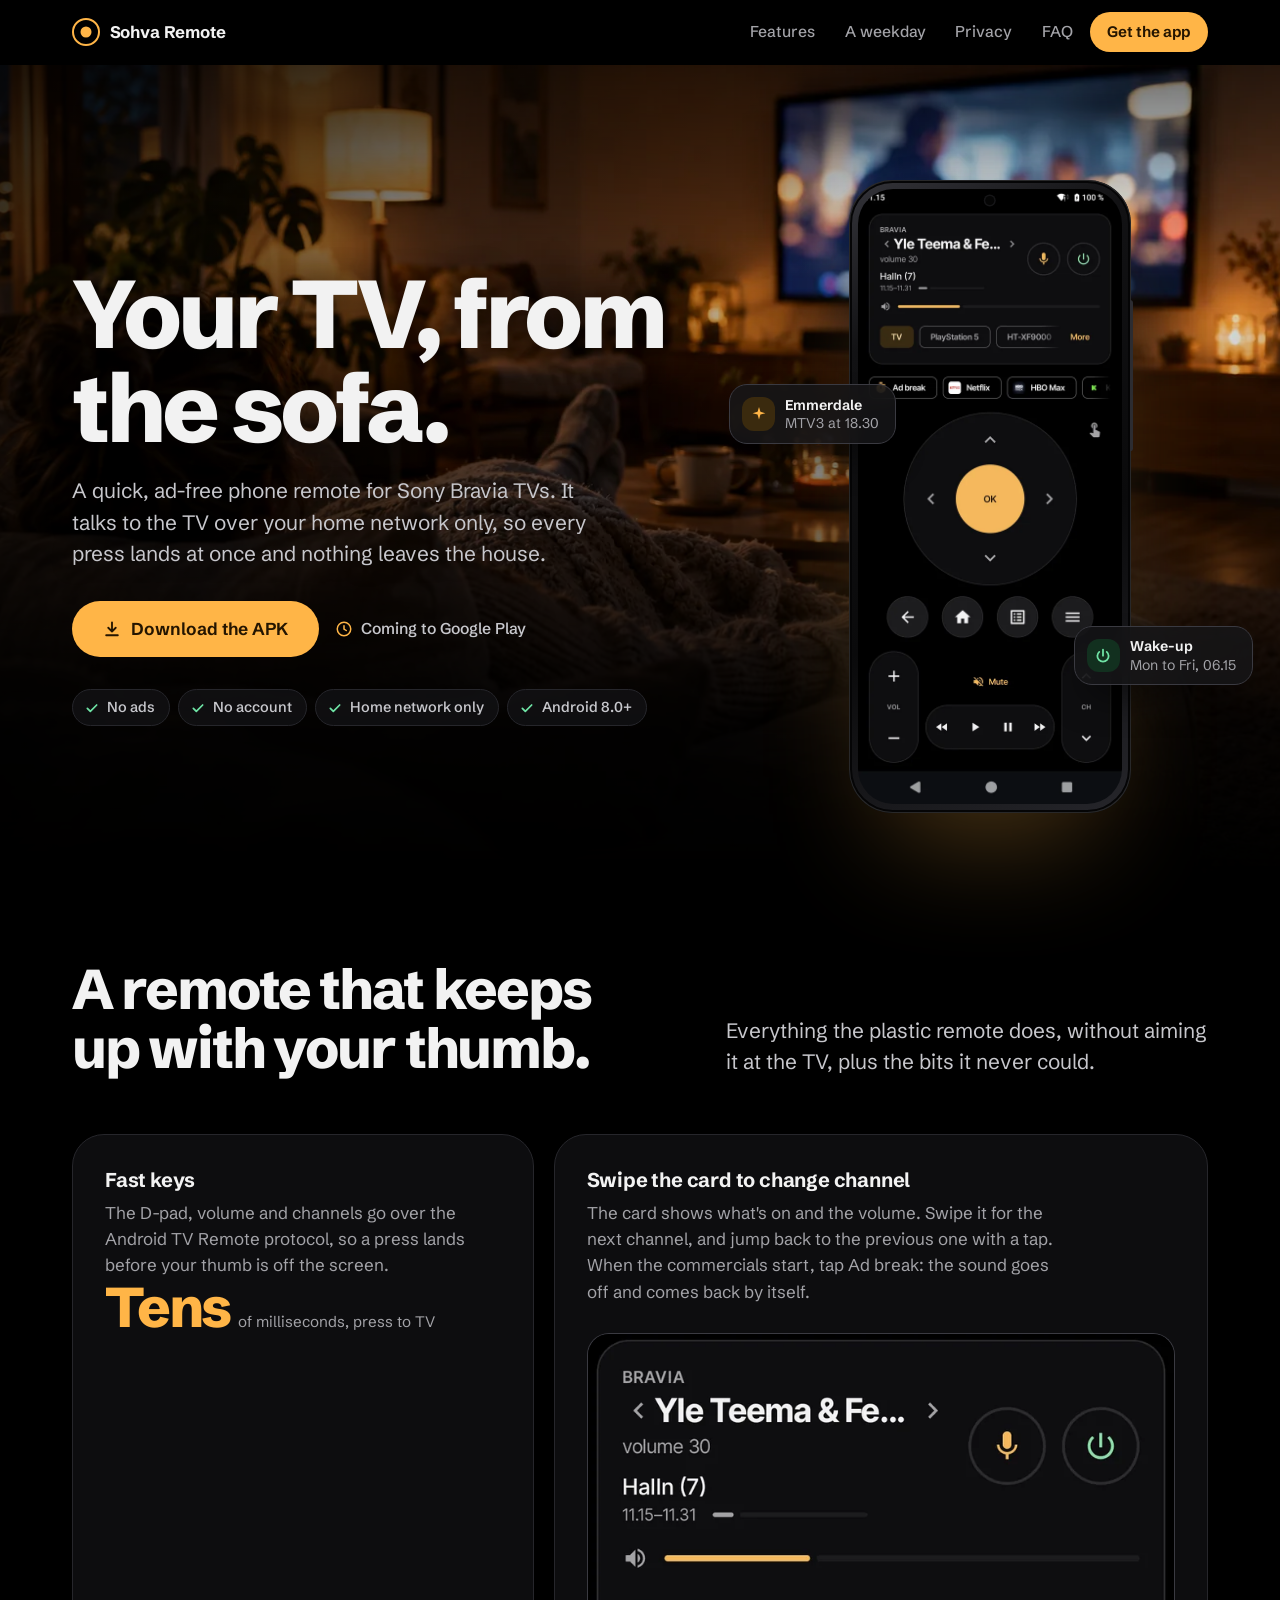
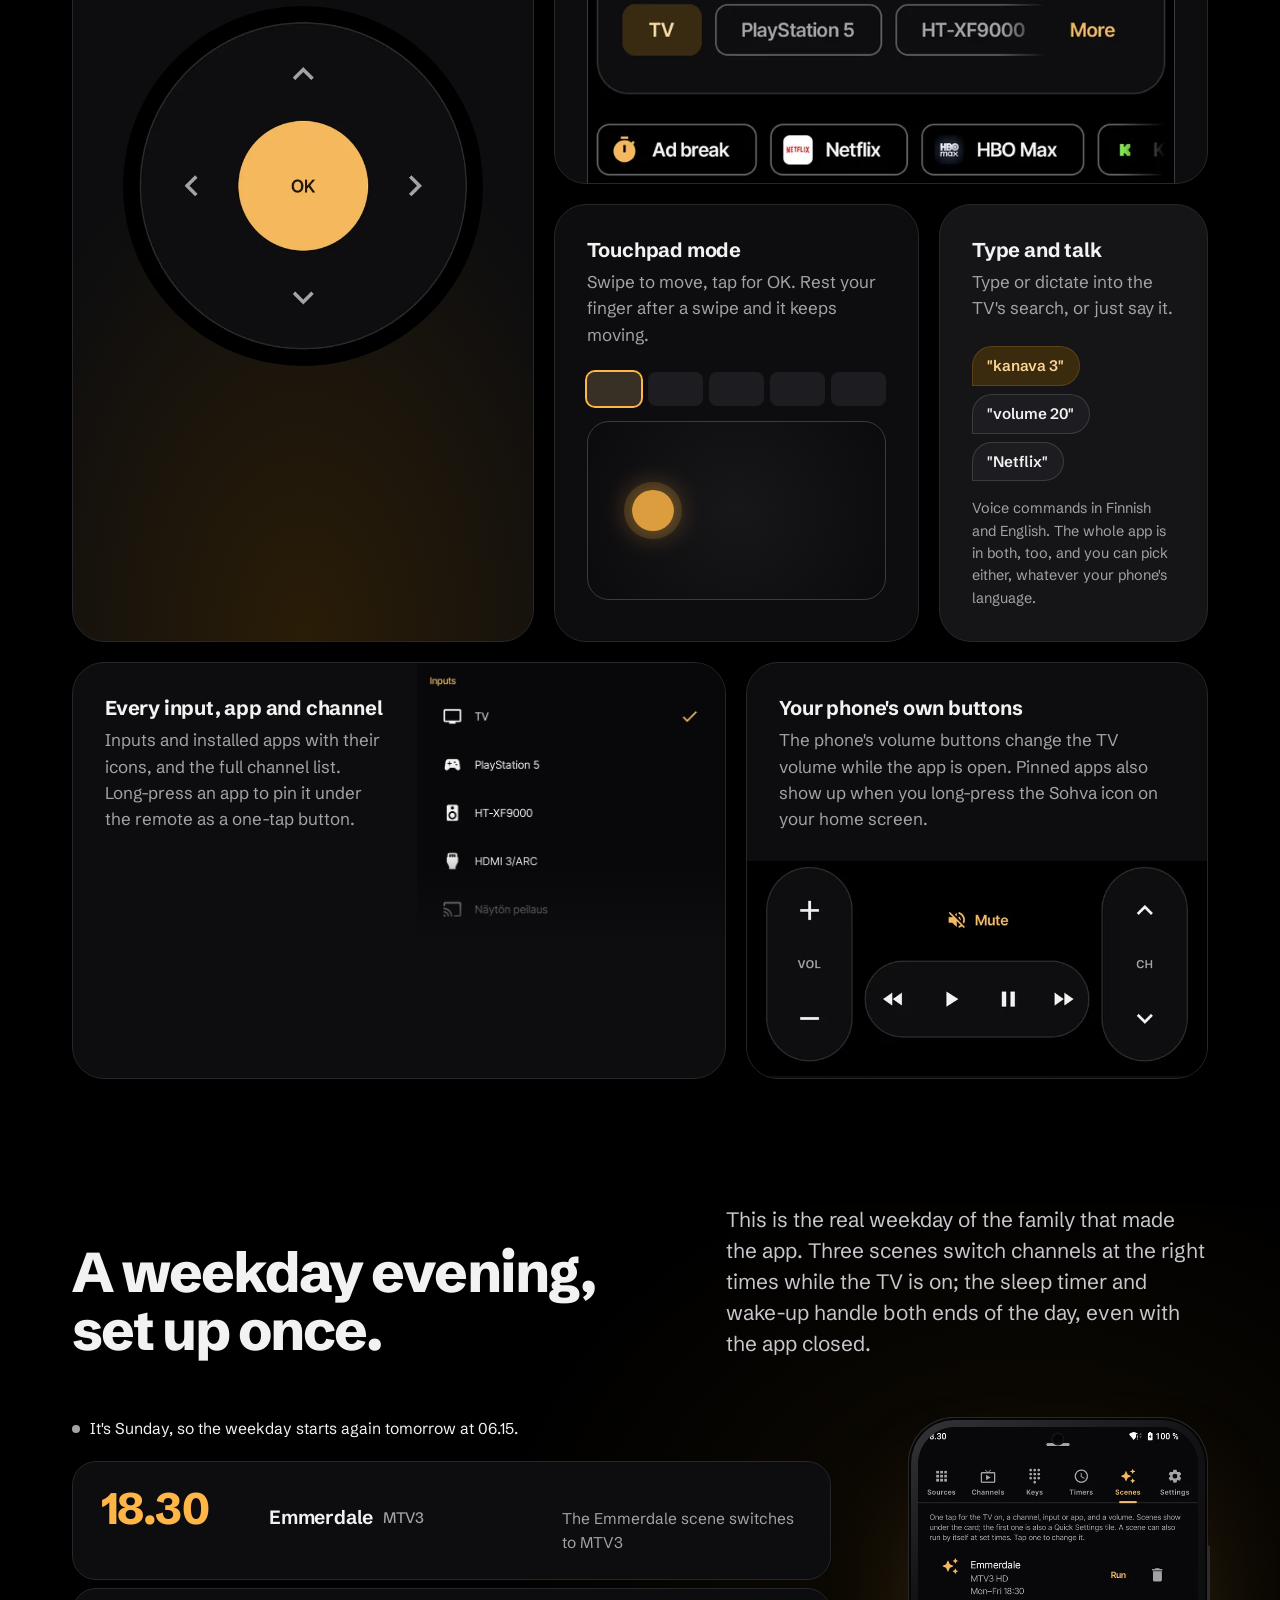
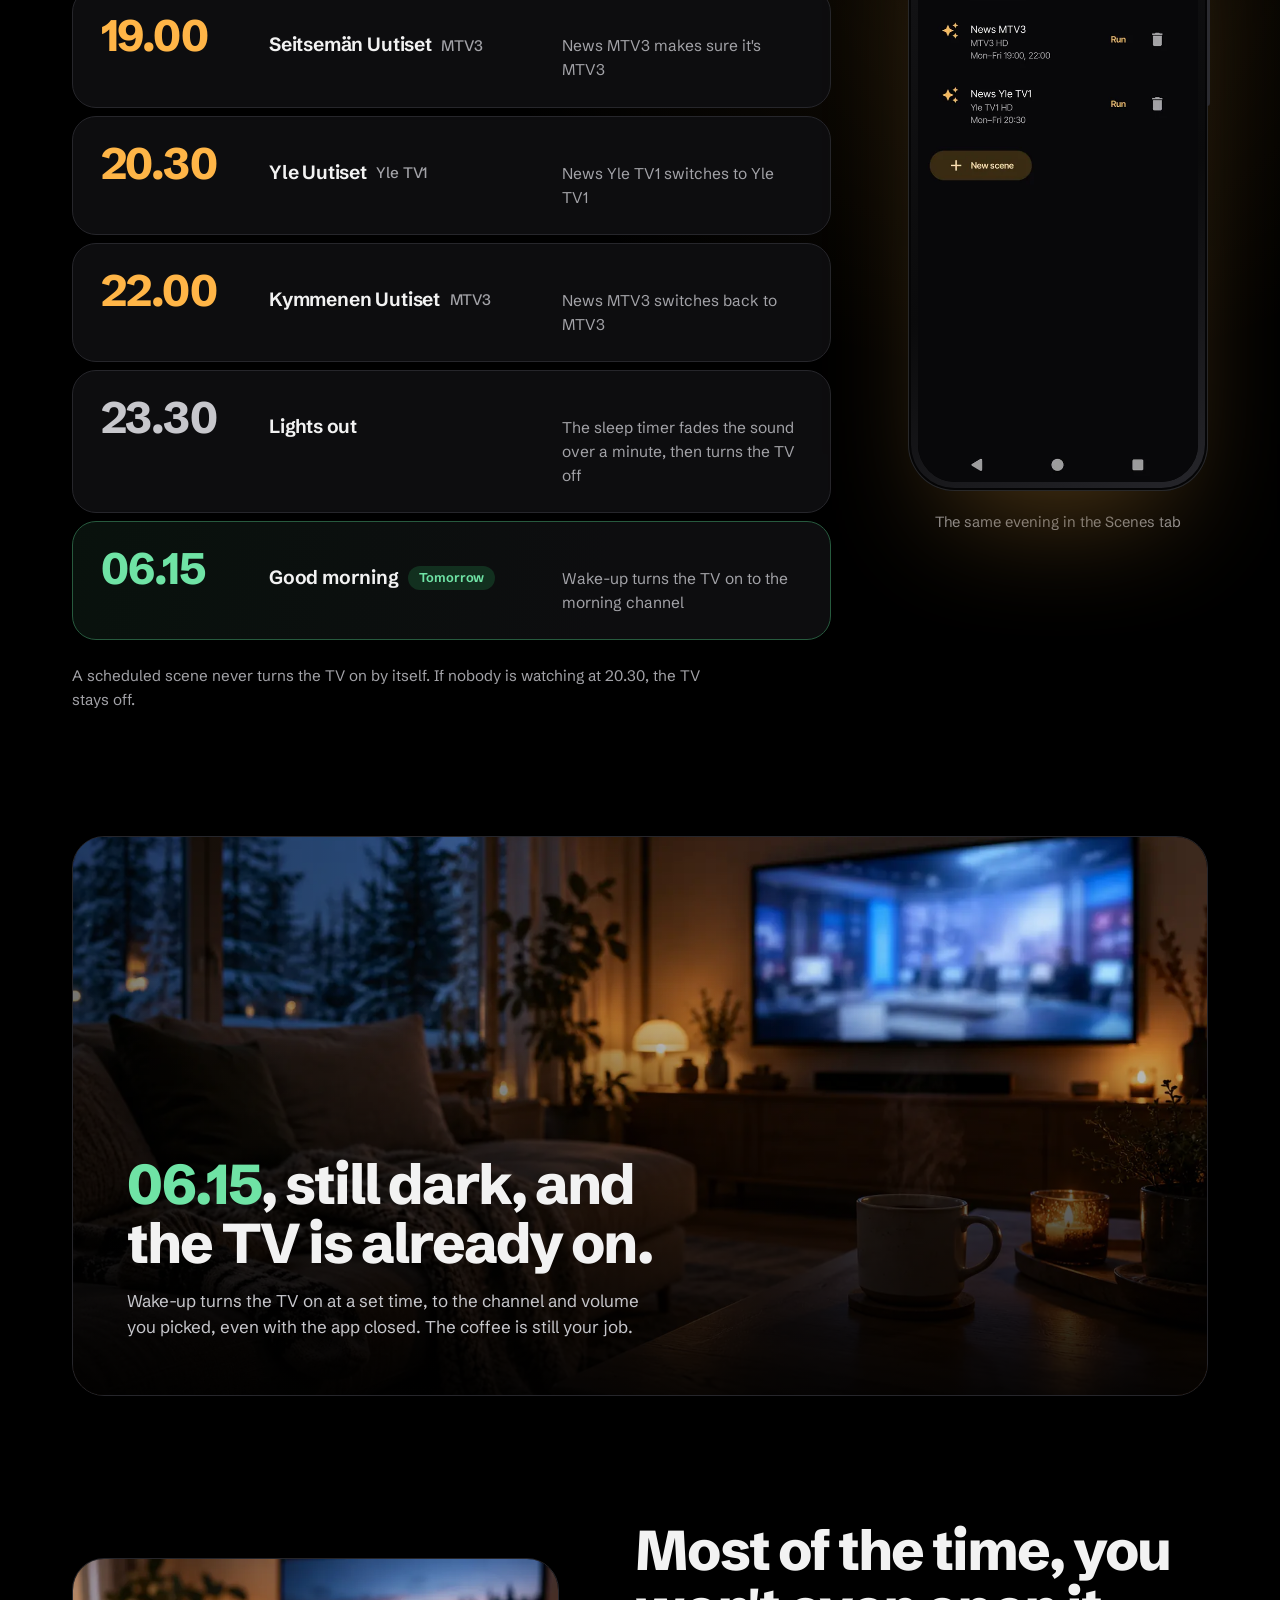
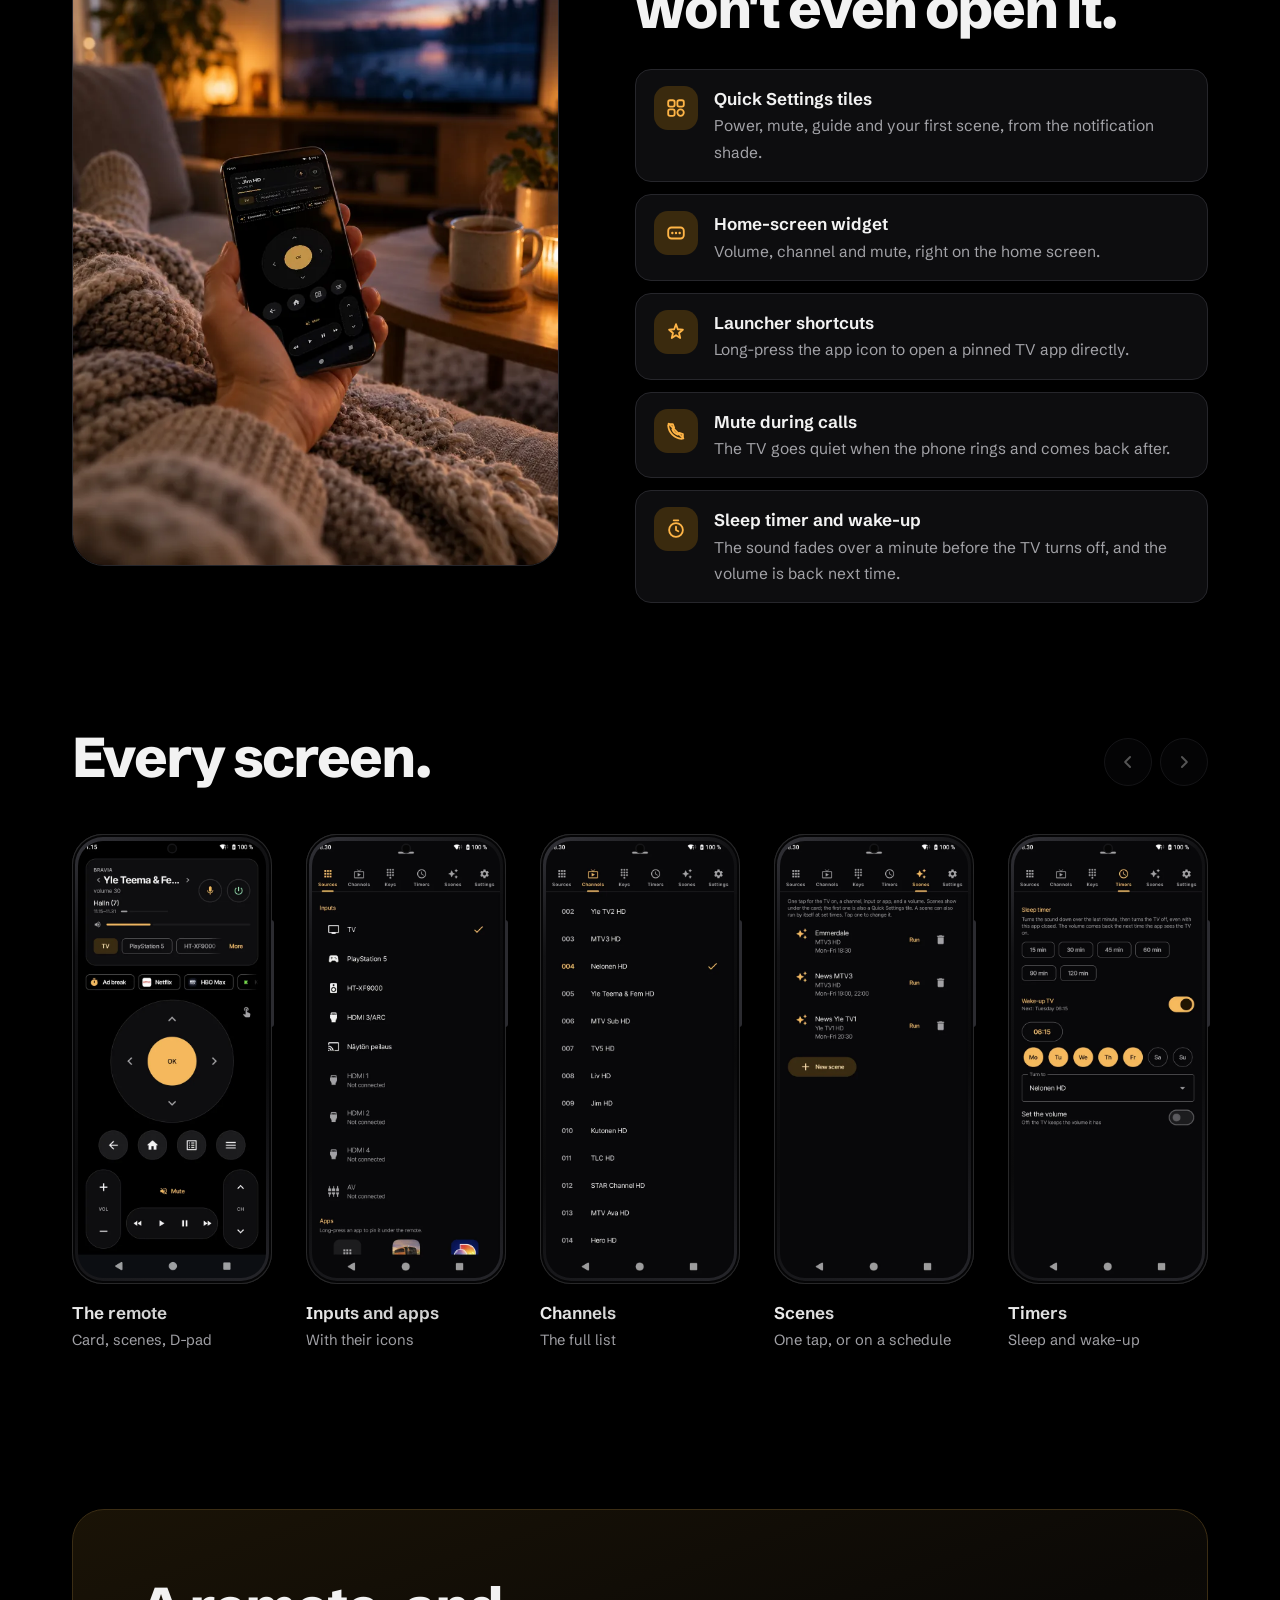
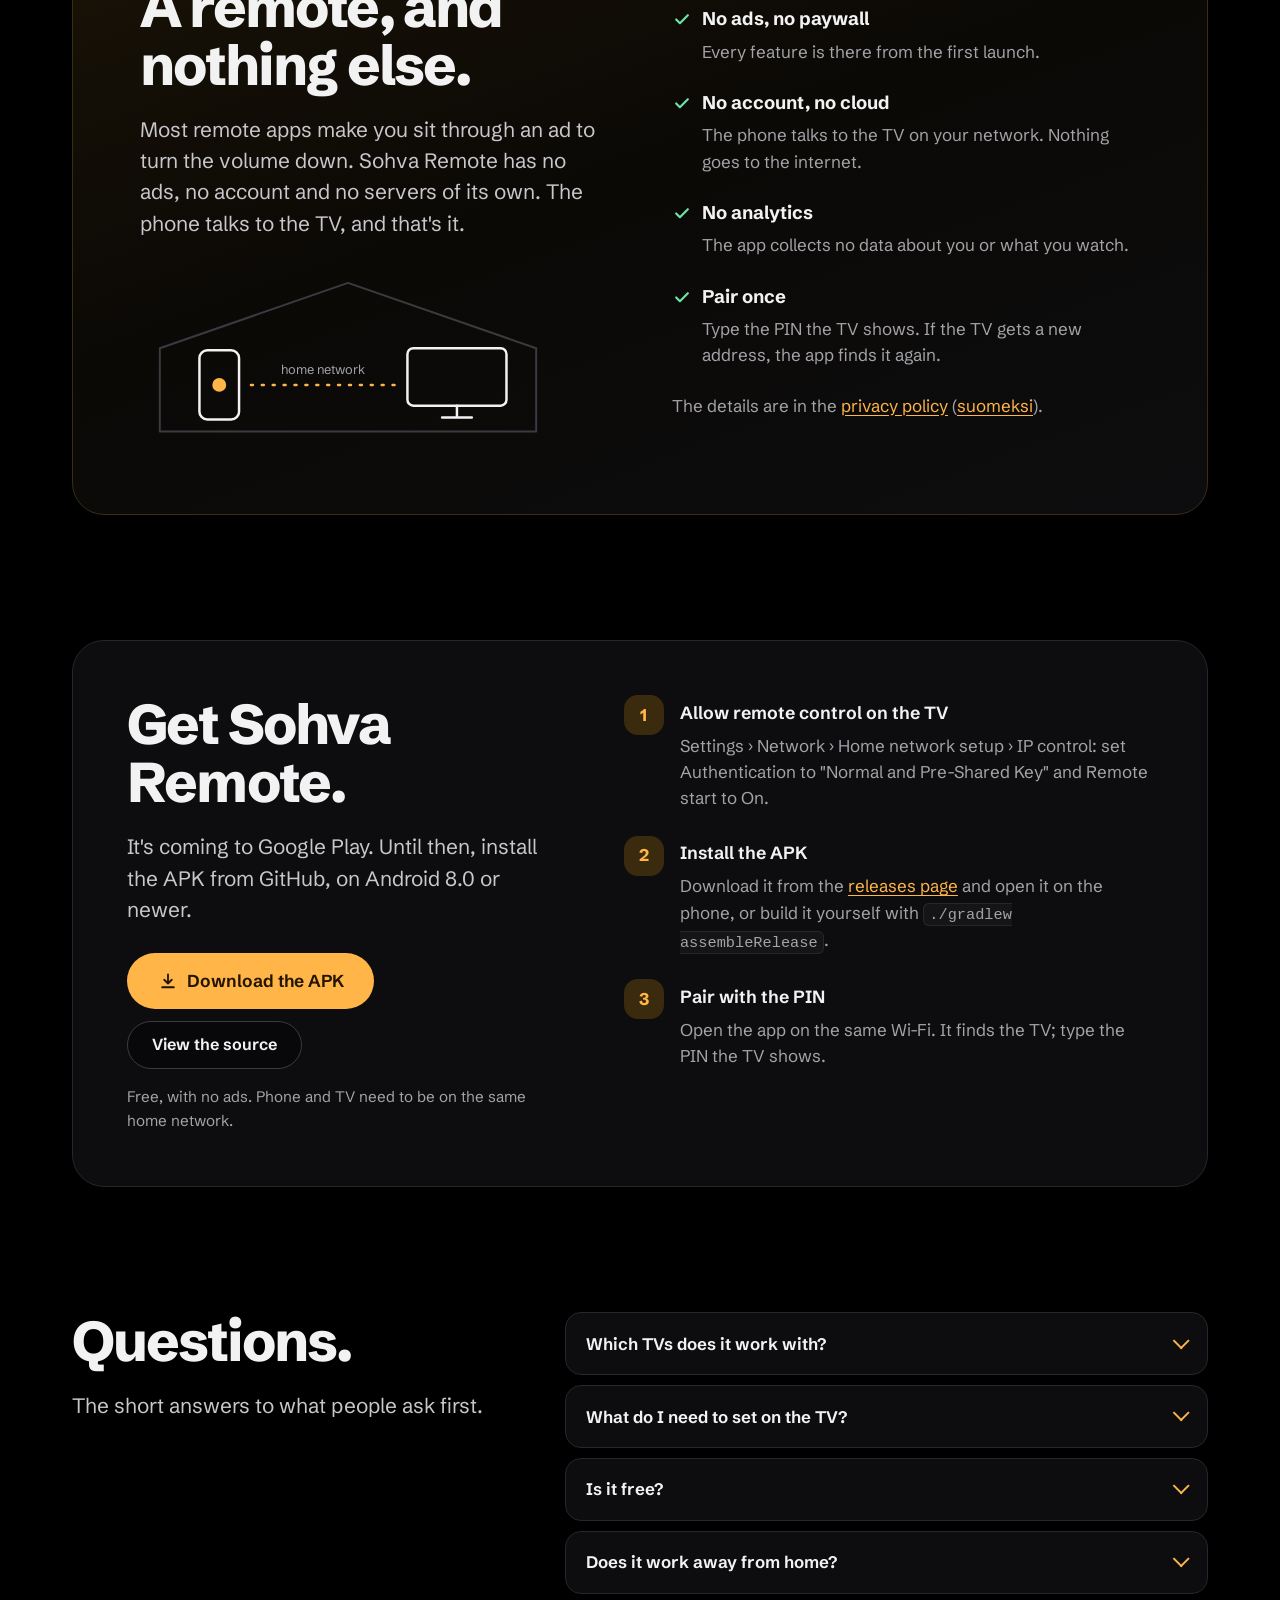
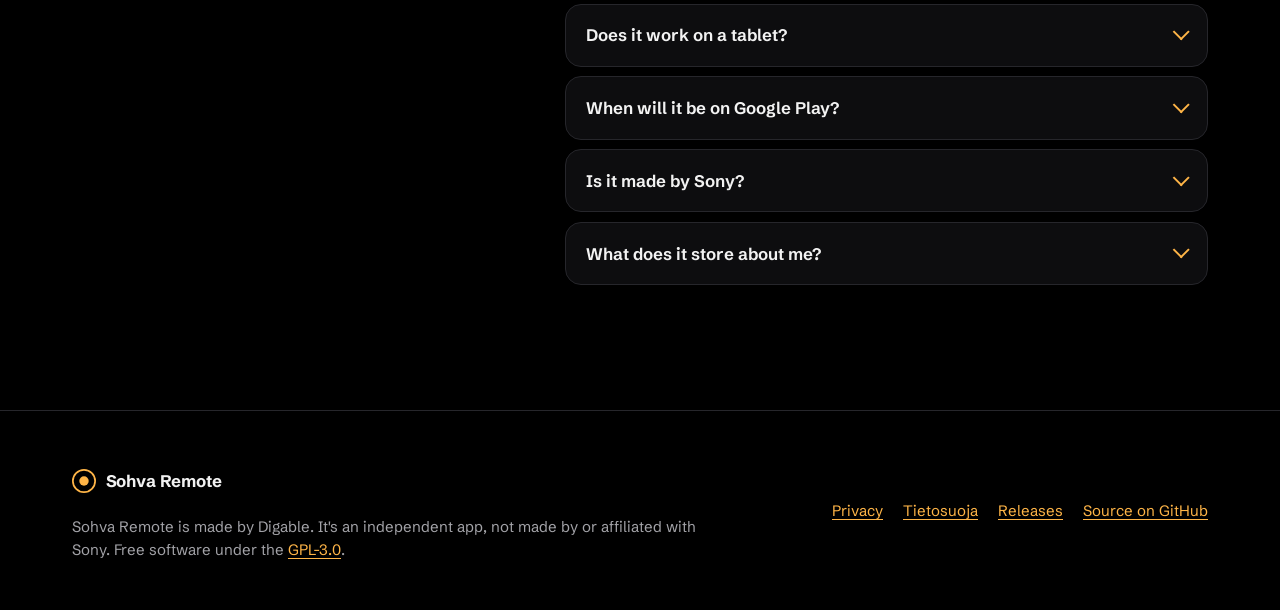
==== commit 71b74418: "Release 1.5.0: tablets Version 1.5.0 (versionCode 9). Changelogs 9 in en-US and fi-FI; tablets in th" ====
--- a/site/index.html
+++ b/site/index.html
@@ -45,7 +45,7 @@
       "applicationCategory": "UtilitiesApplication",
       "applicationSubCategory": "TV remote control",
       "operatingSystem": "Android 8.0 or newer",
-      "softwareVersion": "1.4.0",
+      "softwareVersion": "1.5.0",
       "inLanguage": [
         "en",
         "fi"
@@ -81,6 +81,7 @@
         "Quick Settings tiles, home-screen widget, remote in notifications and on the lock screen",
         "Mute the TV during phone calls; the phone's volume buttons control the TV",
         "English or Finnish, chosen in the app whatever the phone's language",
+        "Phones and tablets: on a tablet the More tabs sit beside the remote",
         "Home network only: no ads, no account, no cloud, no analytics"
       ],
       "author": {
@@ -147,6 +148,14 @@
         },
         {
           "@type": "Question",
+          "name": "Does it work on a tablet?",
+          "acceptedAnswer": {
+            "@type": "Answer",
+            "text": "Yes. On a tablet on its side, the inputs, channels, timers and scenes stay open beside the remote; held upright, they sit between the channel card and the remote. The remote keeps the size it has on a phone."
+          }
+        },
+        {
+          "@type": "Question",
           "name": "When will it be on Google Play?",
           "acceptedAnswer": {
             "@type": "Answer",
@@ -433,6 +442,10 @@
           <summary>Does it work away from home?</summary>
           <div><p>No. The phone talks to the TV directly over your home network, so both need to be on the same Wi-Fi. Nothing goes through the internet, which is also why it's fast.</p></div>
         </details>
+        <details>
+          <summary>Does it work on a tablet?</summary>
+          <div><p>Yes. On a tablet on its side, the inputs, channels, timers and scenes stay open beside the remote; held upright, they sit between the channel card and the remote. The remote keeps the size it has on a phone.</p></div>
+        </details>
         <details id="faq-play">
           <summary>When will it be on Google Play?</summary>
           <div><p>It's on its way. Until then, the APK on the <a href="https://github.com/digablesolutions/sohva-remote/releases/latest">GitHub releases page</a> installs on Android 8.0 or newer. Android asks you to allow installs from your browser or file manager the first time.</p></div>
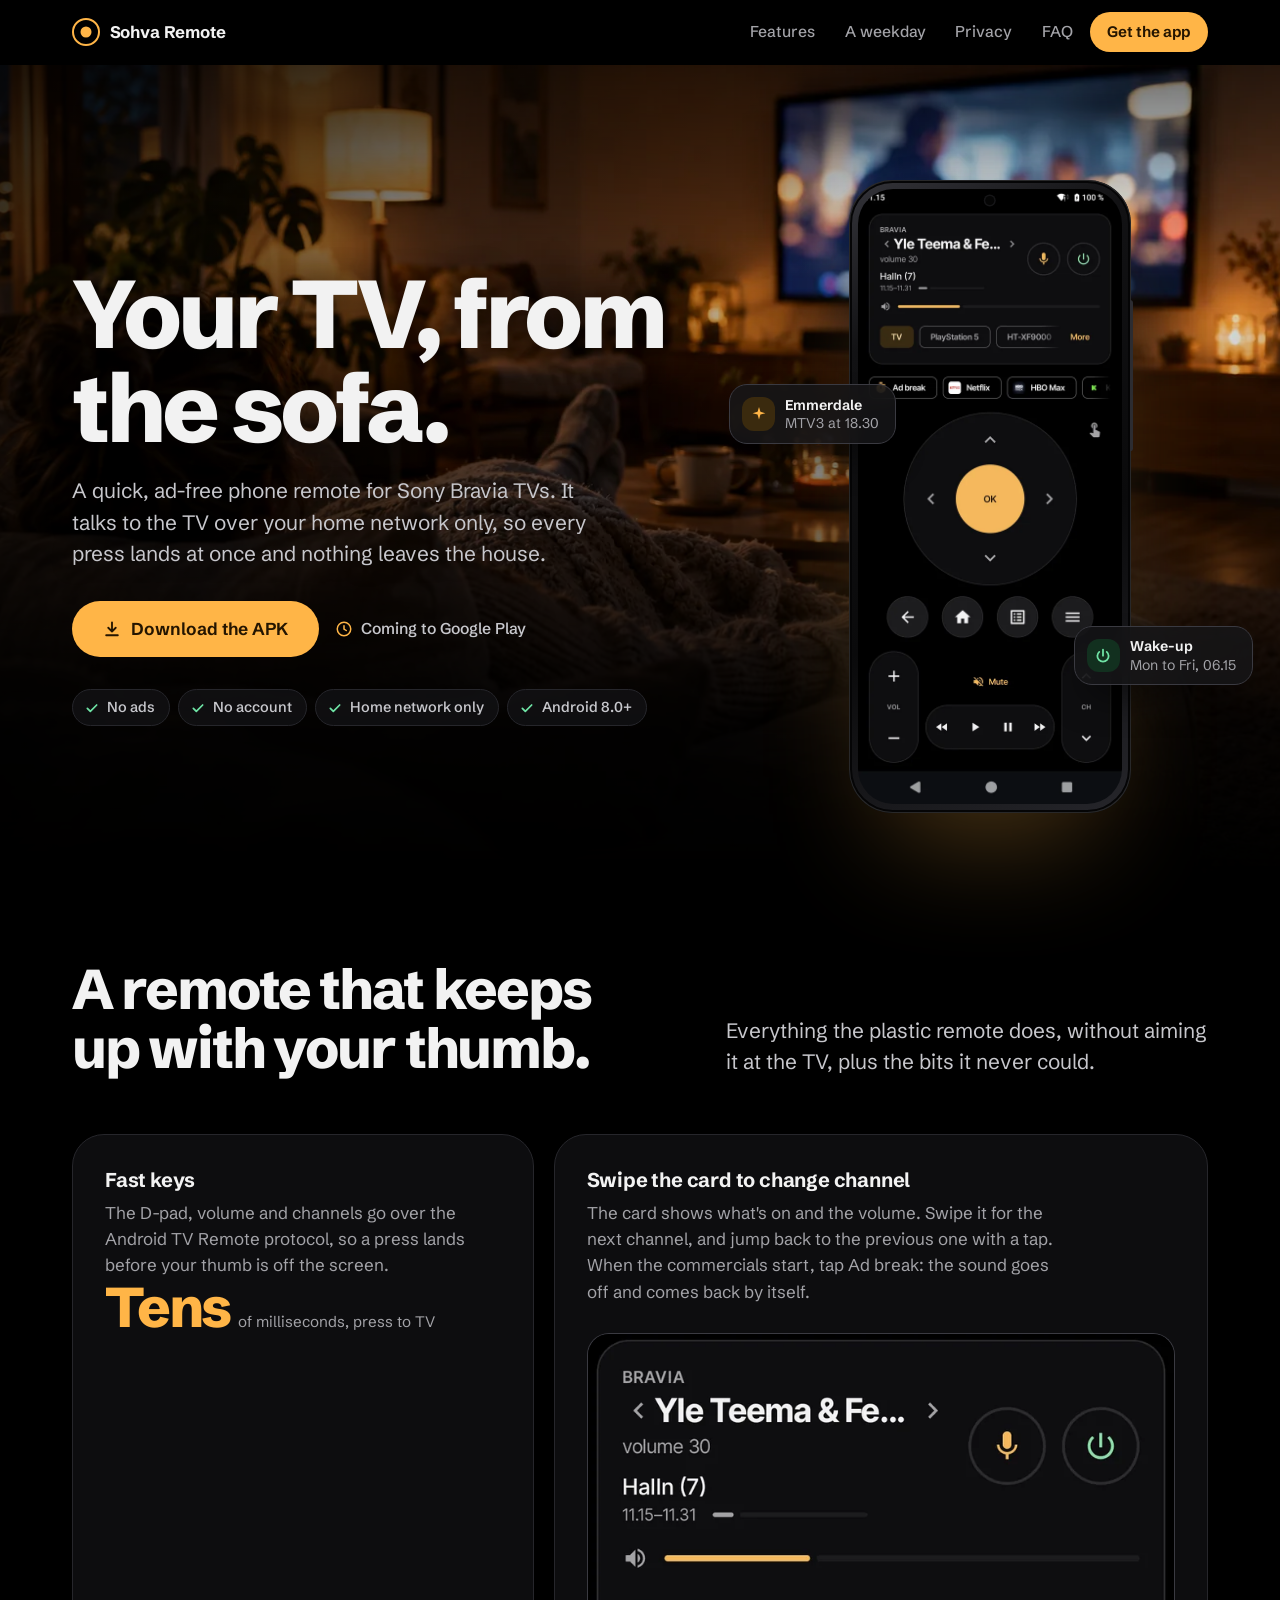
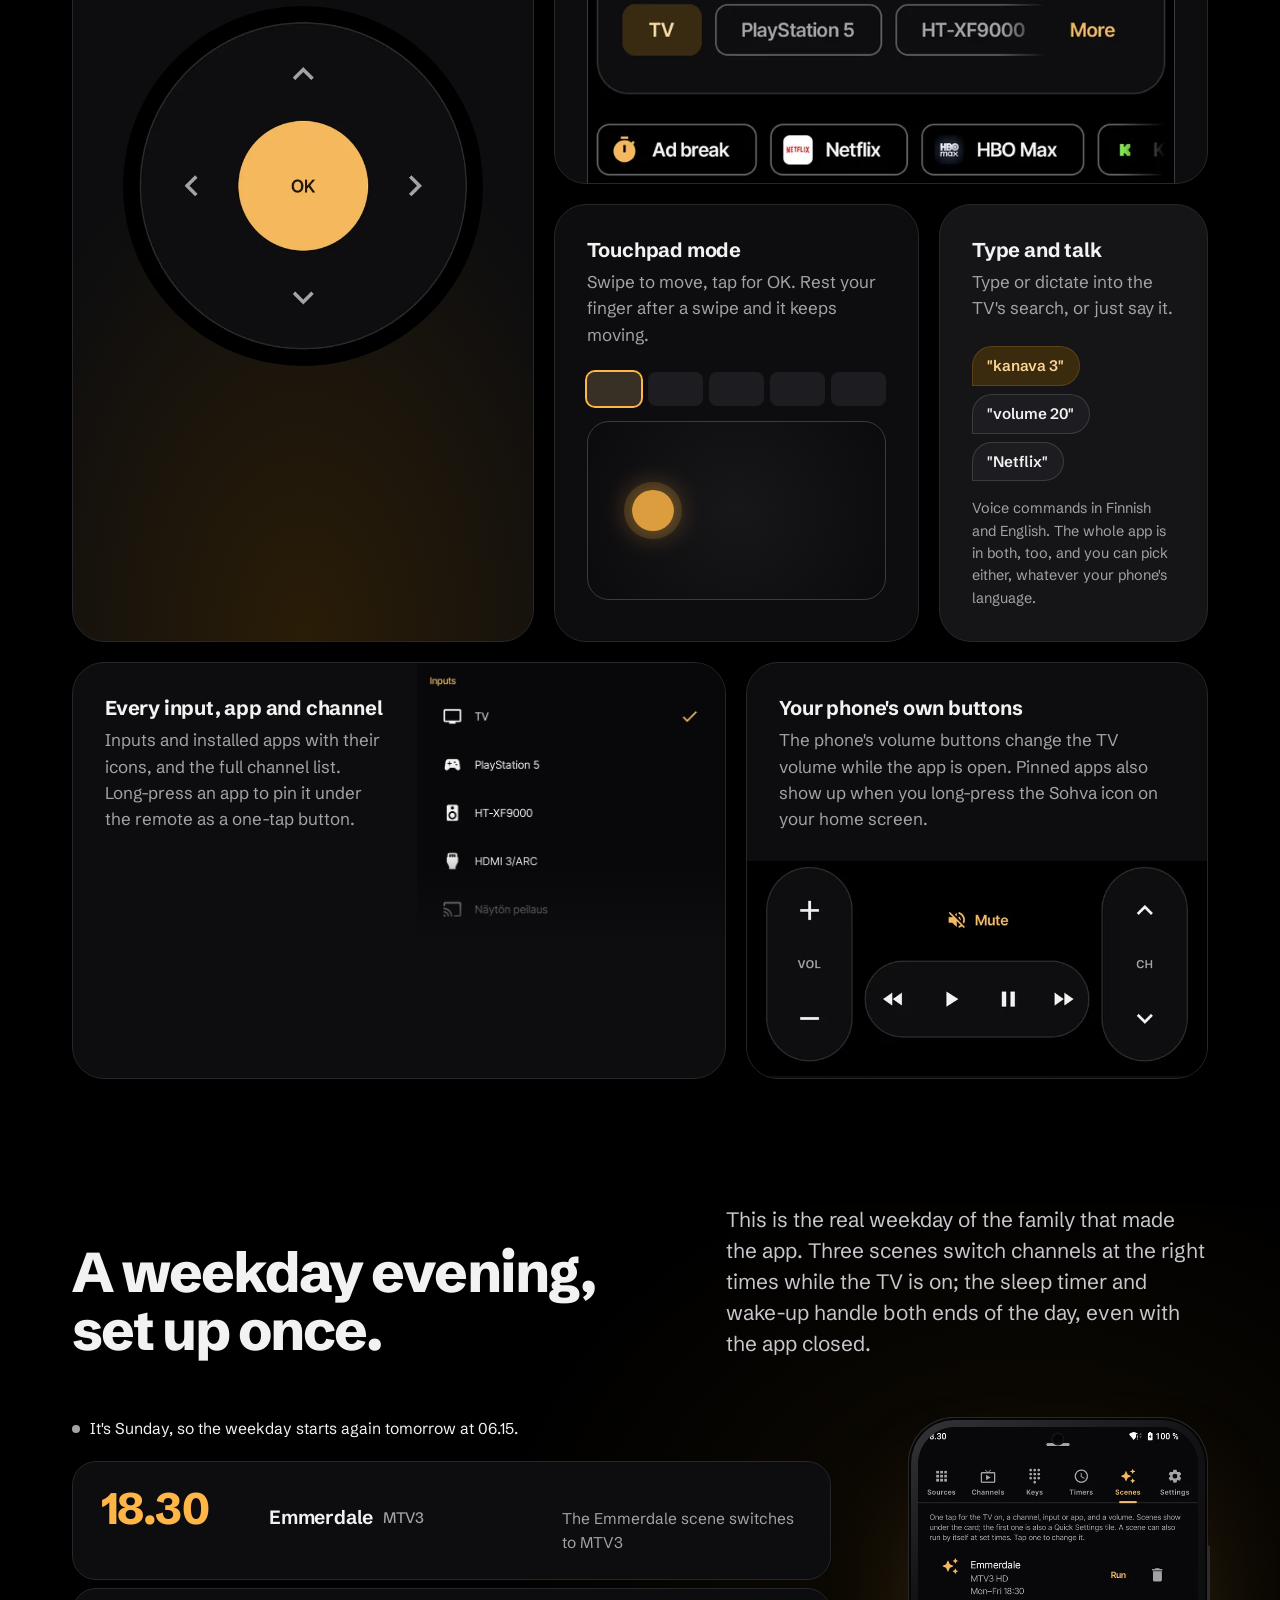
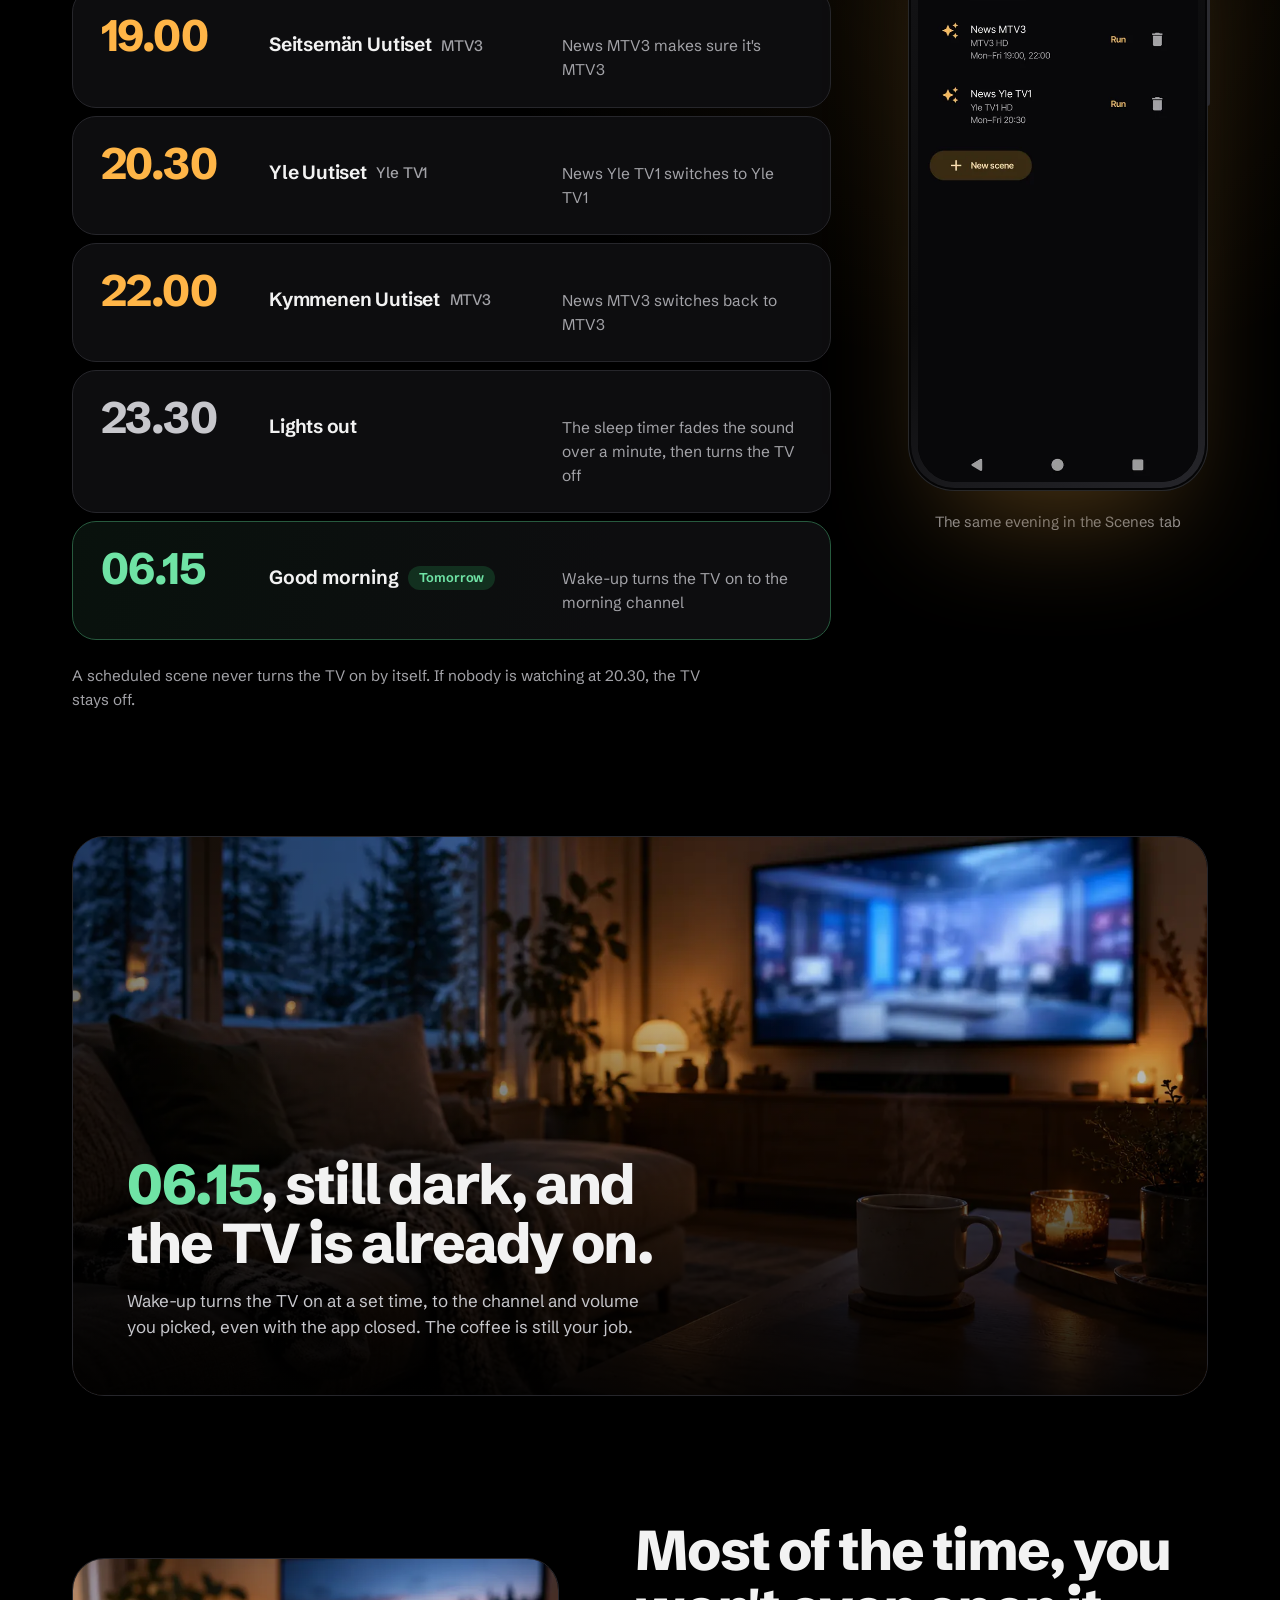
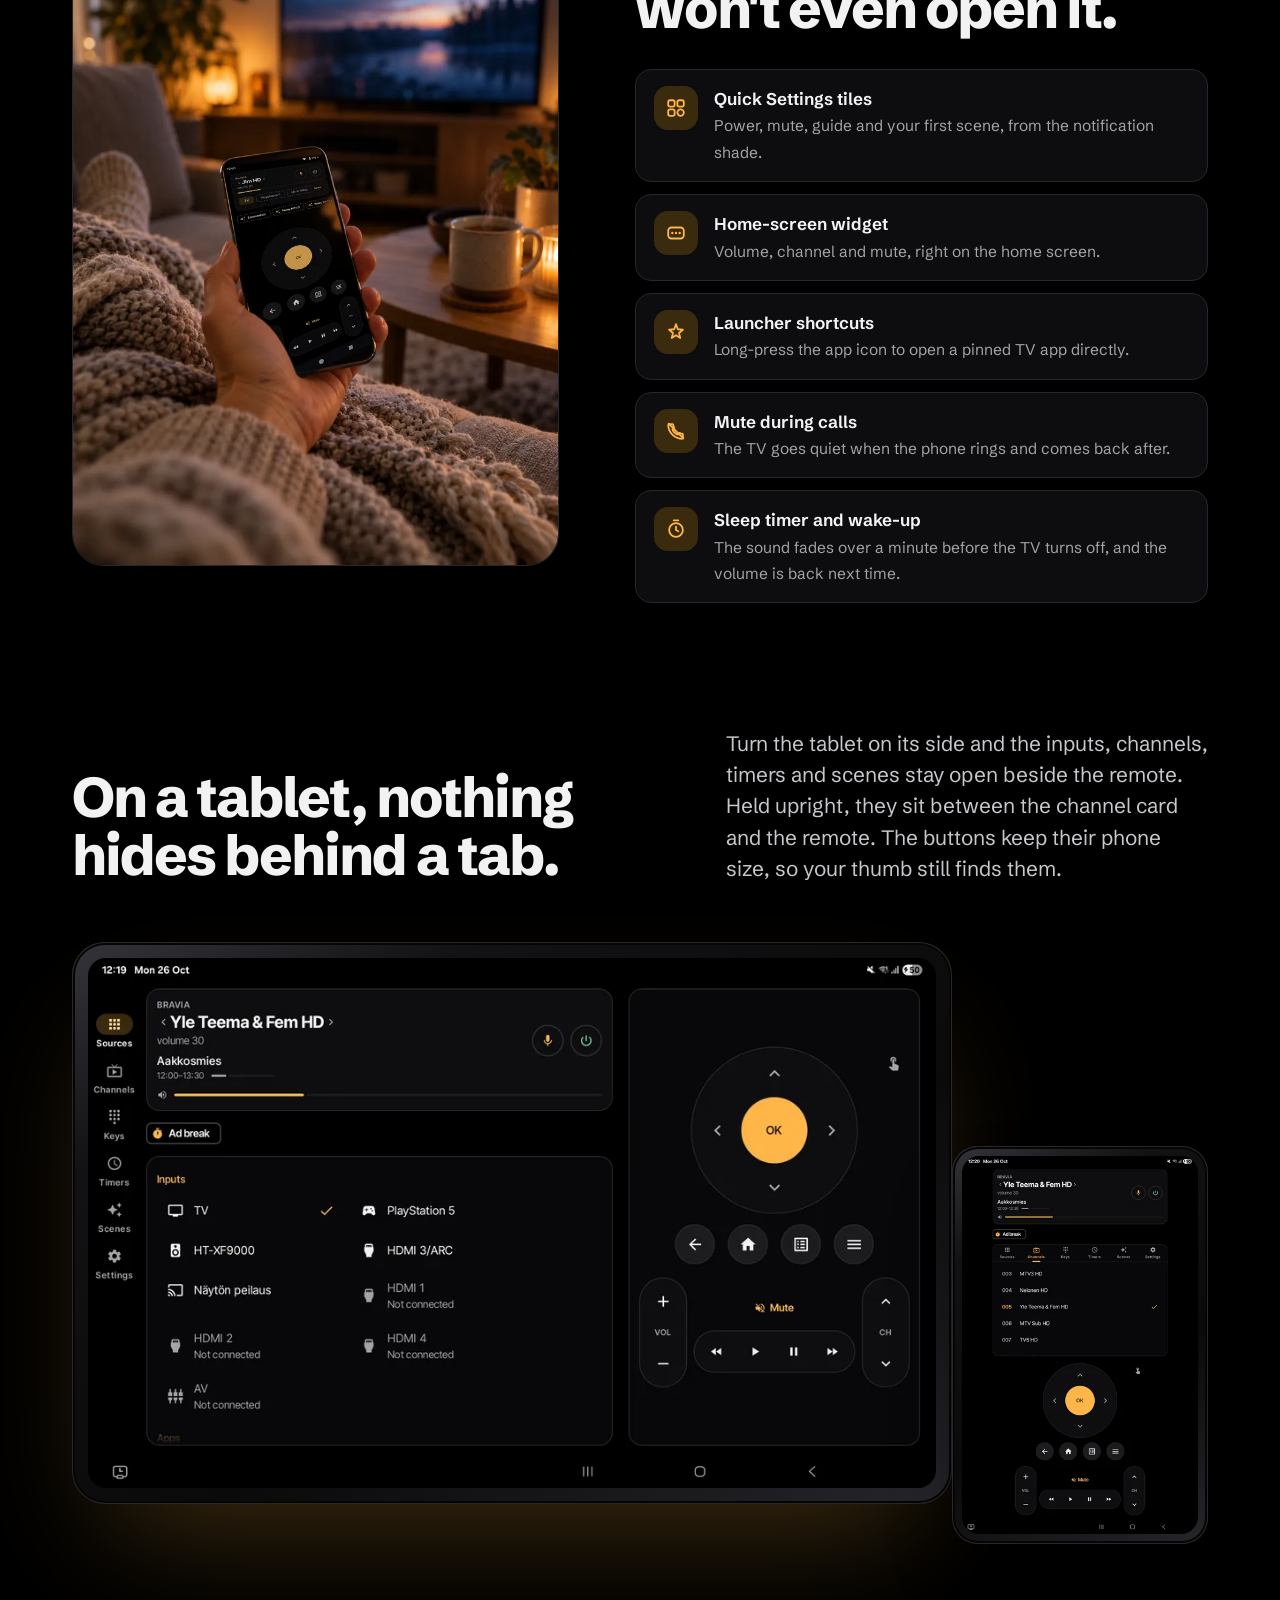
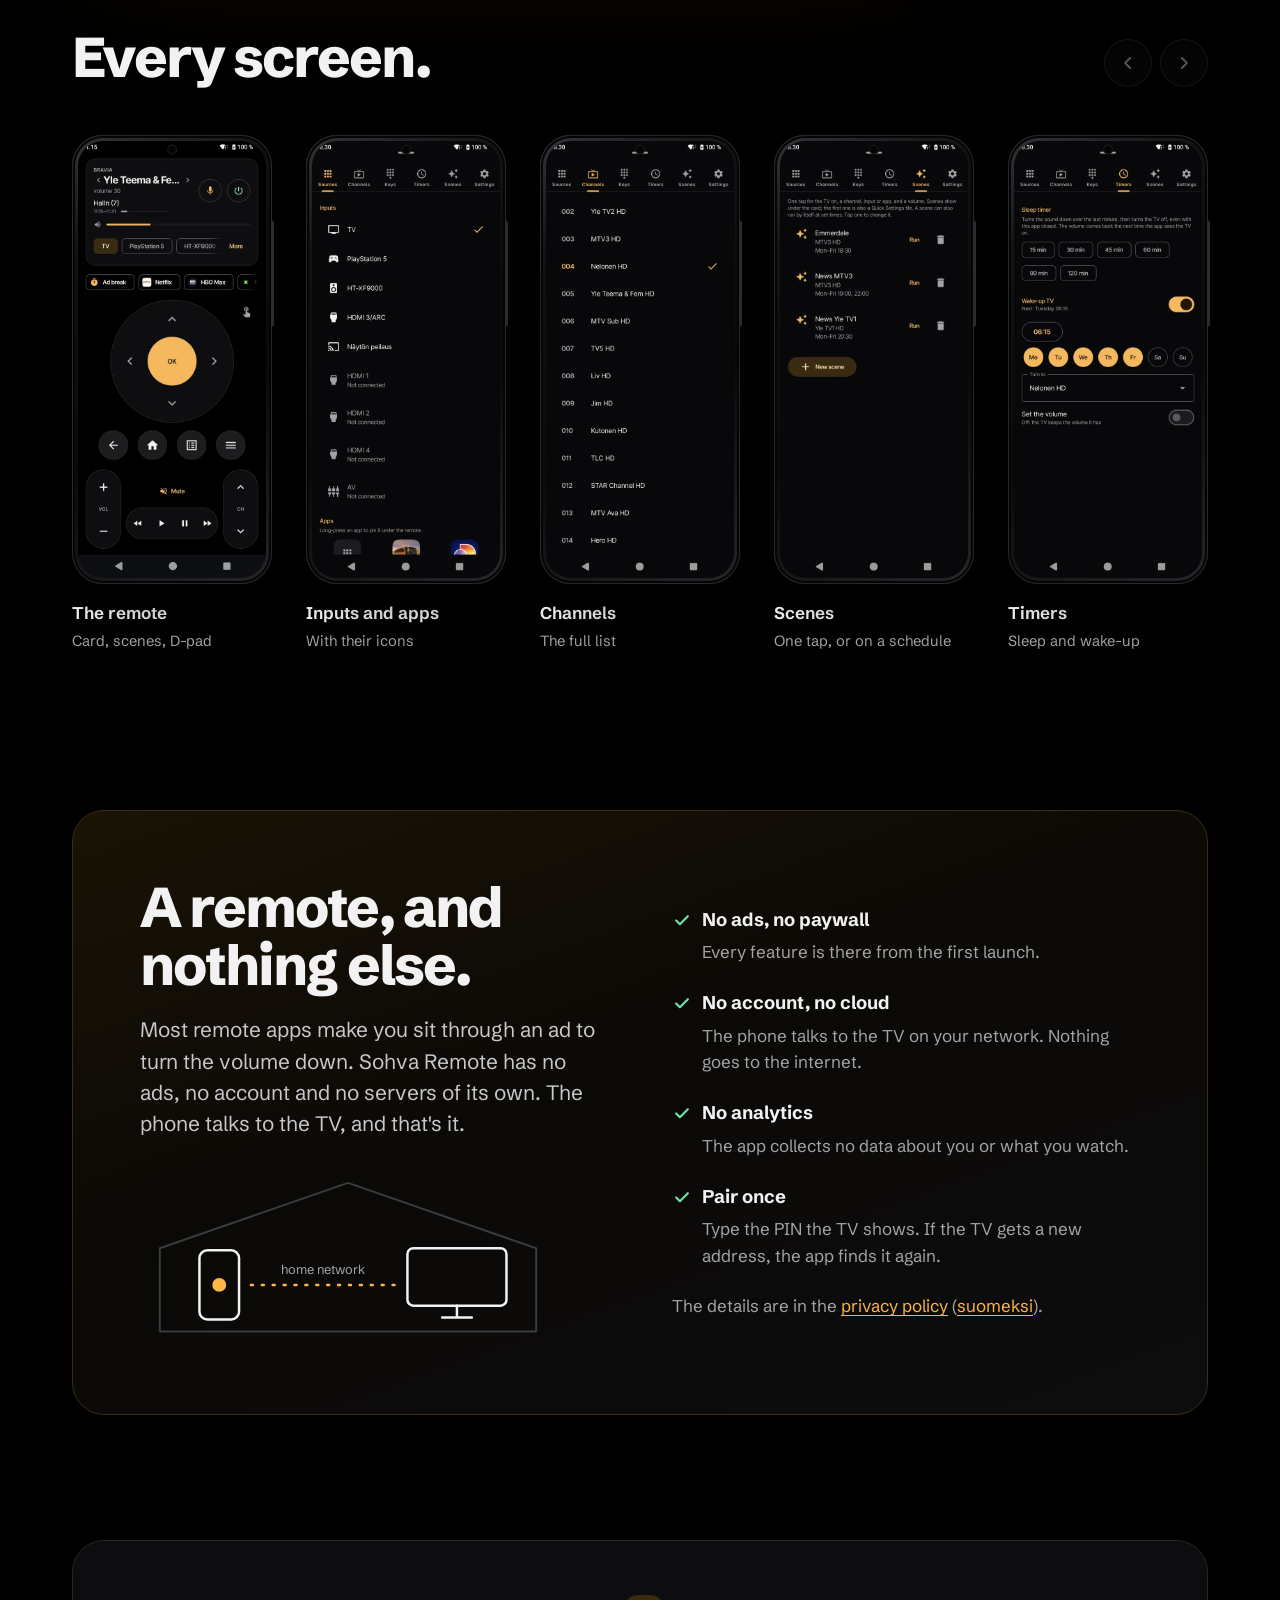
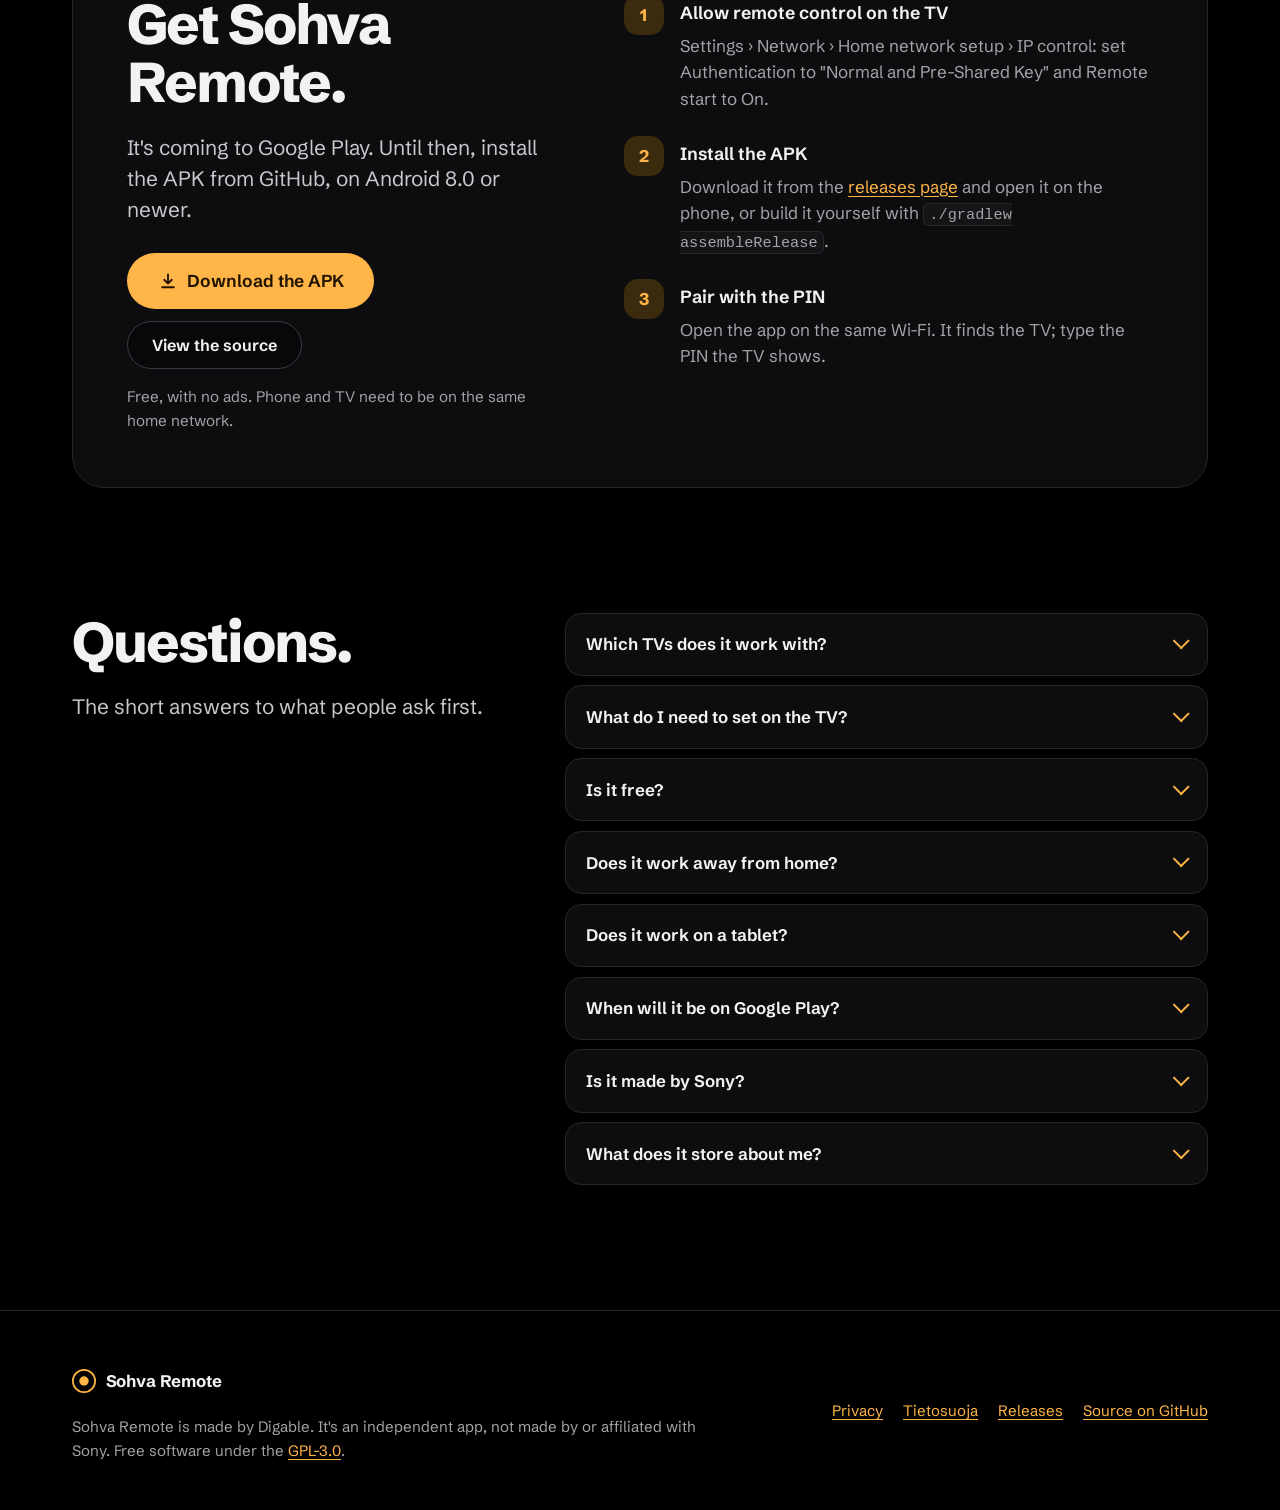
==== commit 3c54b14c: "Site: show the tablet layout Adds a tablet section with the landscape and upright Play screenshots, " ====
--- a/site/index.html
+++ b/site/index.html
@@ -45,7 +45,7 @@
       "applicationCategory": "UtilitiesApplication",
       "applicationSubCategory": "TV remote control",
       "operatingSystem": "Android 8.0 or newer",
-      "softwareVersion": "1.5.0",
+      "softwareVersion": "1.5.1",
       "inLanguage": [
         "en",
         "fi"
@@ -67,7 +67,9 @@
         "https://digablesolutions.github.io/sohva-remote/img/scenes.png",
         "https://digablesolutions.github.io/sohva-remote/img/timers.png",
         "https://digablesolutions.github.io/sohva-remote/img/channels.png",
-        "https://digablesolutions.github.io/sohva-remote/img/inputs-apps.png"
+        "https://digablesolutions.github.io/sohva-remote/img/inputs-apps.png",
+        "https://digablesolutions.github.io/sohva-remote/img/tablet.png",
+        "https://digablesolutions.github.io/sohva-remote/img/tablet-upright.png"
       ],
       "featureList": [
         "Fast keys over the TV's Android TV Remote protocol: D-pad, volume and channels in tens of milliseconds",
@@ -351,6 +353,21 @@
     </div>
   </section>
 
+  <section class="wrap section" id="tablet" aria-labelledby="tablet-title">
+    <div class="section-head split">
+      <h2 class="h2" id="tablet-title">On a tablet, nothing hides behind a tab.</h2>
+      <p class="lede">Turn the tablet on its side and the inputs, channels, timers and scenes stay open beside the remote. Held upright, they sit between the channel card and the remote. The buttons keep their phone size, so your thumb still finds them.</p>
+    </div>
+    <div class="tablets reveal">
+      <figure class="tablet wide">
+        <div class="tablet-screen"><img src="img/tablet-960.webp" srcset="img/tablet-960.webp 960w, img/tablet-1920.webp 1920w" sizes="(min-width: 1216px) 880px, (min-width: 900px) 72vw, 100vw" width="960" height="600" loading="lazy" alt="Sohva Remote on a tablet on its side: tabs for sources, channels, keys, timers, scenes and settings down the left, the channel card and the inputs in two columns in the middle, and the D-pad, volume and channel controls on the right"></div>
+      </figure>
+      <figure class="tablet tall">
+        <div class="tablet-screen"><img src="img/tablet-upright-400.webp" srcset="img/tablet-upright-400.webp 400w, img/tablet-upright-800.webp 800w" sizes="240px" width="400" height="640" loading="lazy" alt="Sohva Remote on an upright tablet: the channel card at the top, the channel list in the middle and the remote below"></div>
+      </figure>
+    </div>
+  </section>
+
   <section class="wrap section" aria-labelledby="screens-title">
     <div class="gallery-head">
       <h2 class="h2" id="screens-title">Every screen.</h2>
--- a/site/css/site.css
+++ b/site/css/site.css
@@ -375,6 +375,23 @@
 @media (min-width: 900px) { .extras { grid-template-columns: minmax(0, .85fr) minmax(0, 1fr); gap: clamp(3rem, 6vw, 6rem); } }
 @media (max-width: 899px) { .extras .photo { aspect-ratio: 4 / 3; } }
 
+/* Tablet: the landscape layout, with the upright one beside it on wide screens */
+.tablets { position: relative; }
+.tablet { margin: 0; padding: clamp(8px, 1.4vw, 16px); border-radius: clamp(18px, 2.6vw, 34px);
+  background: linear-gradient(150deg, #34343a 0%, #121214 22%, #0a0a0b 60%, #26262b 100%);
+  box-shadow: inset 0 0 0 1px rgba(255,255,255,.14), inset 0 0 0 3px #050506, 0 40px 80px -30px rgba(0, 0, 0, .9); }
+.tablet.wide { max-width: 880px; box-shadow: inset 0 0 0 1px rgba(255,255,255,.14), inset 0 0 0 3px #050506, 0 60px 120px -40px rgba(255, 181, 71, .26), 0 40px 80px -30px rgba(0, 0, 0, .9); }
+.tablet-screen { border-radius: clamp(10px, 1.4vw, 20px); overflow: hidden; background: #000; }
+.tablet.wide .tablet-screen { aspect-ratio: 1920 / 1200; }
+.tablet.tall .tablet-screen { aspect-ratio: 1200 / 1920; }
+.tablet-screen img { display: block; width: 100%; height: 100%; object-fit: cover; }
+.tablet.tall { display: none; }
+@media (min-width: 900px) {
+  .tablet.tall { display: block; position: absolute; right: 0; bottom: -2.5rem; width: clamp(180px, 20vw, 260px); padding: 10px; border-radius: 26px; }
+  .tablet.tall .tablet-screen { border-radius: 17px; }
+  .tablet.wide { margin-right: clamp(6rem, 12vw, 11rem); }
+}
+
 /* Screens gallery */
 .gallery-head { display: flex; flex-wrap: wrap; align-items: end; justify-content: space-between; gap: 1rem; margin-bottom: 2rem; }
 .gallery-nav { display: flex; gap: .5rem; }
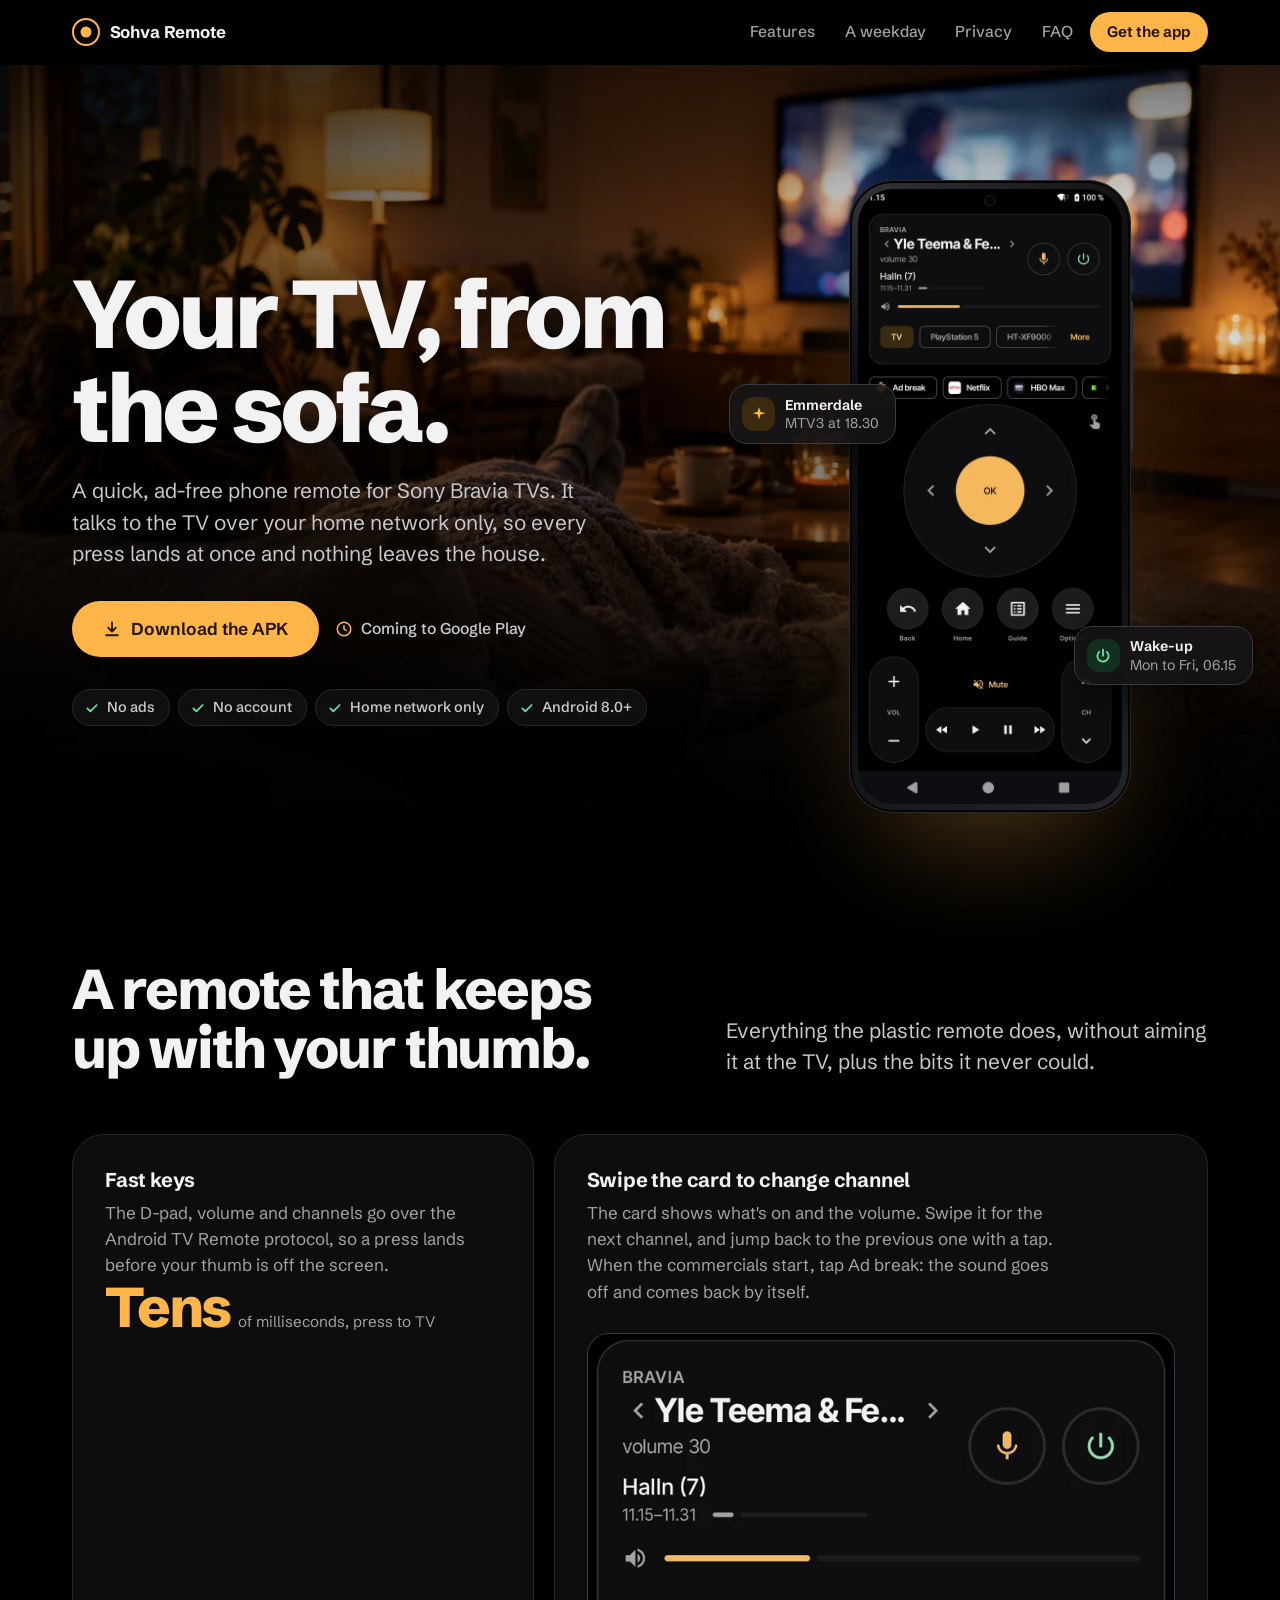
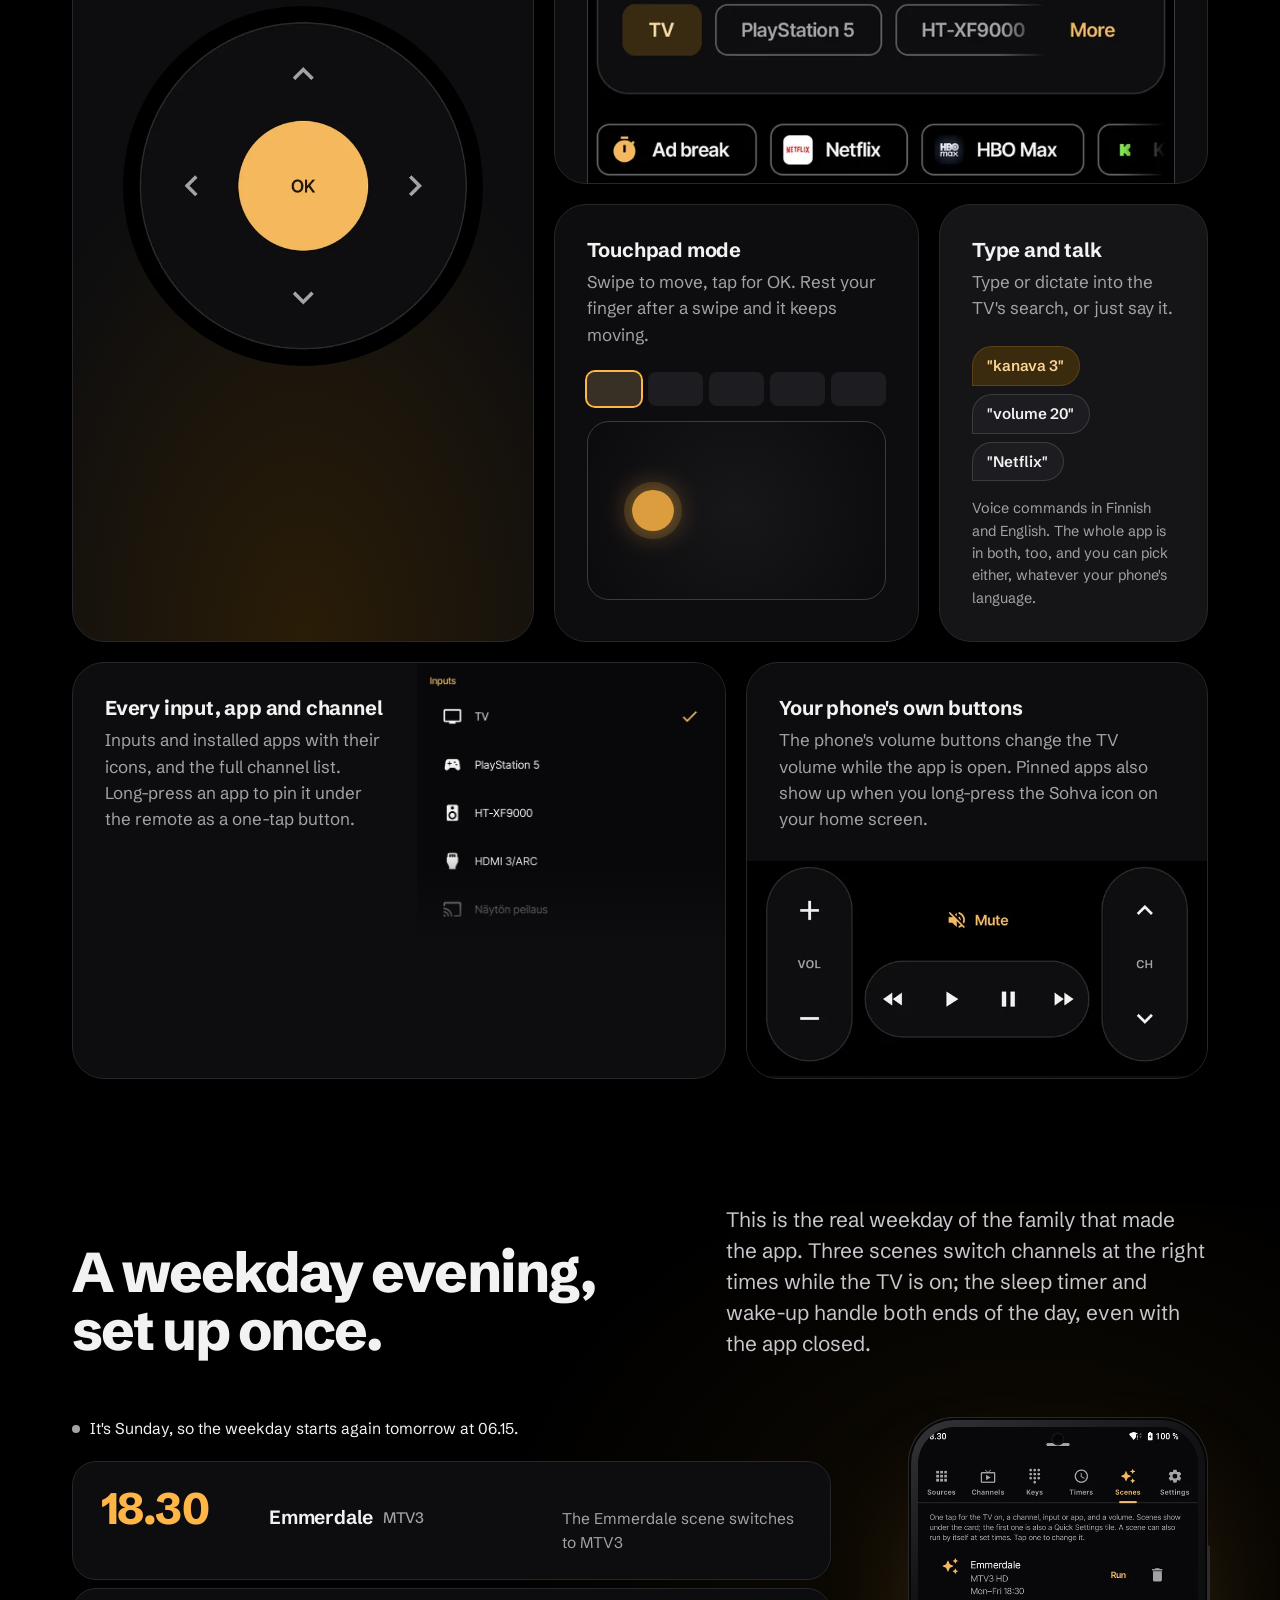
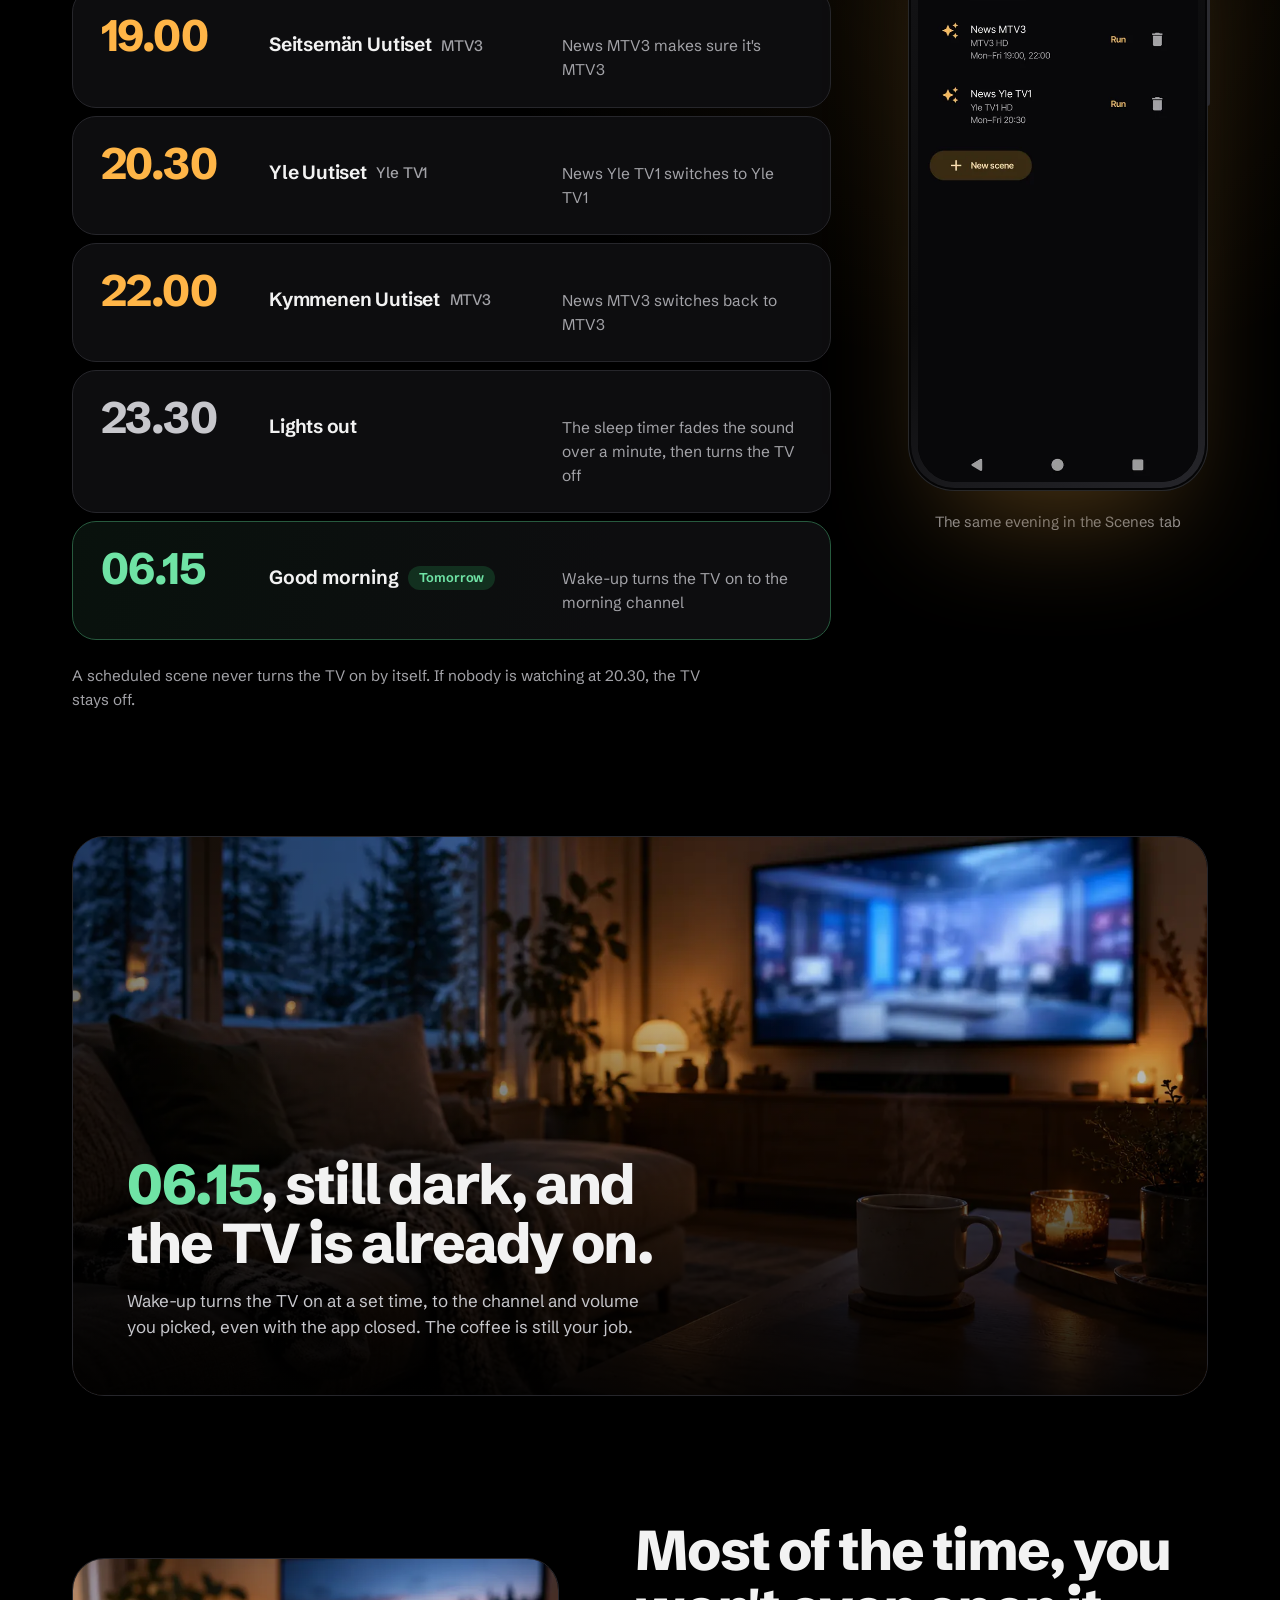
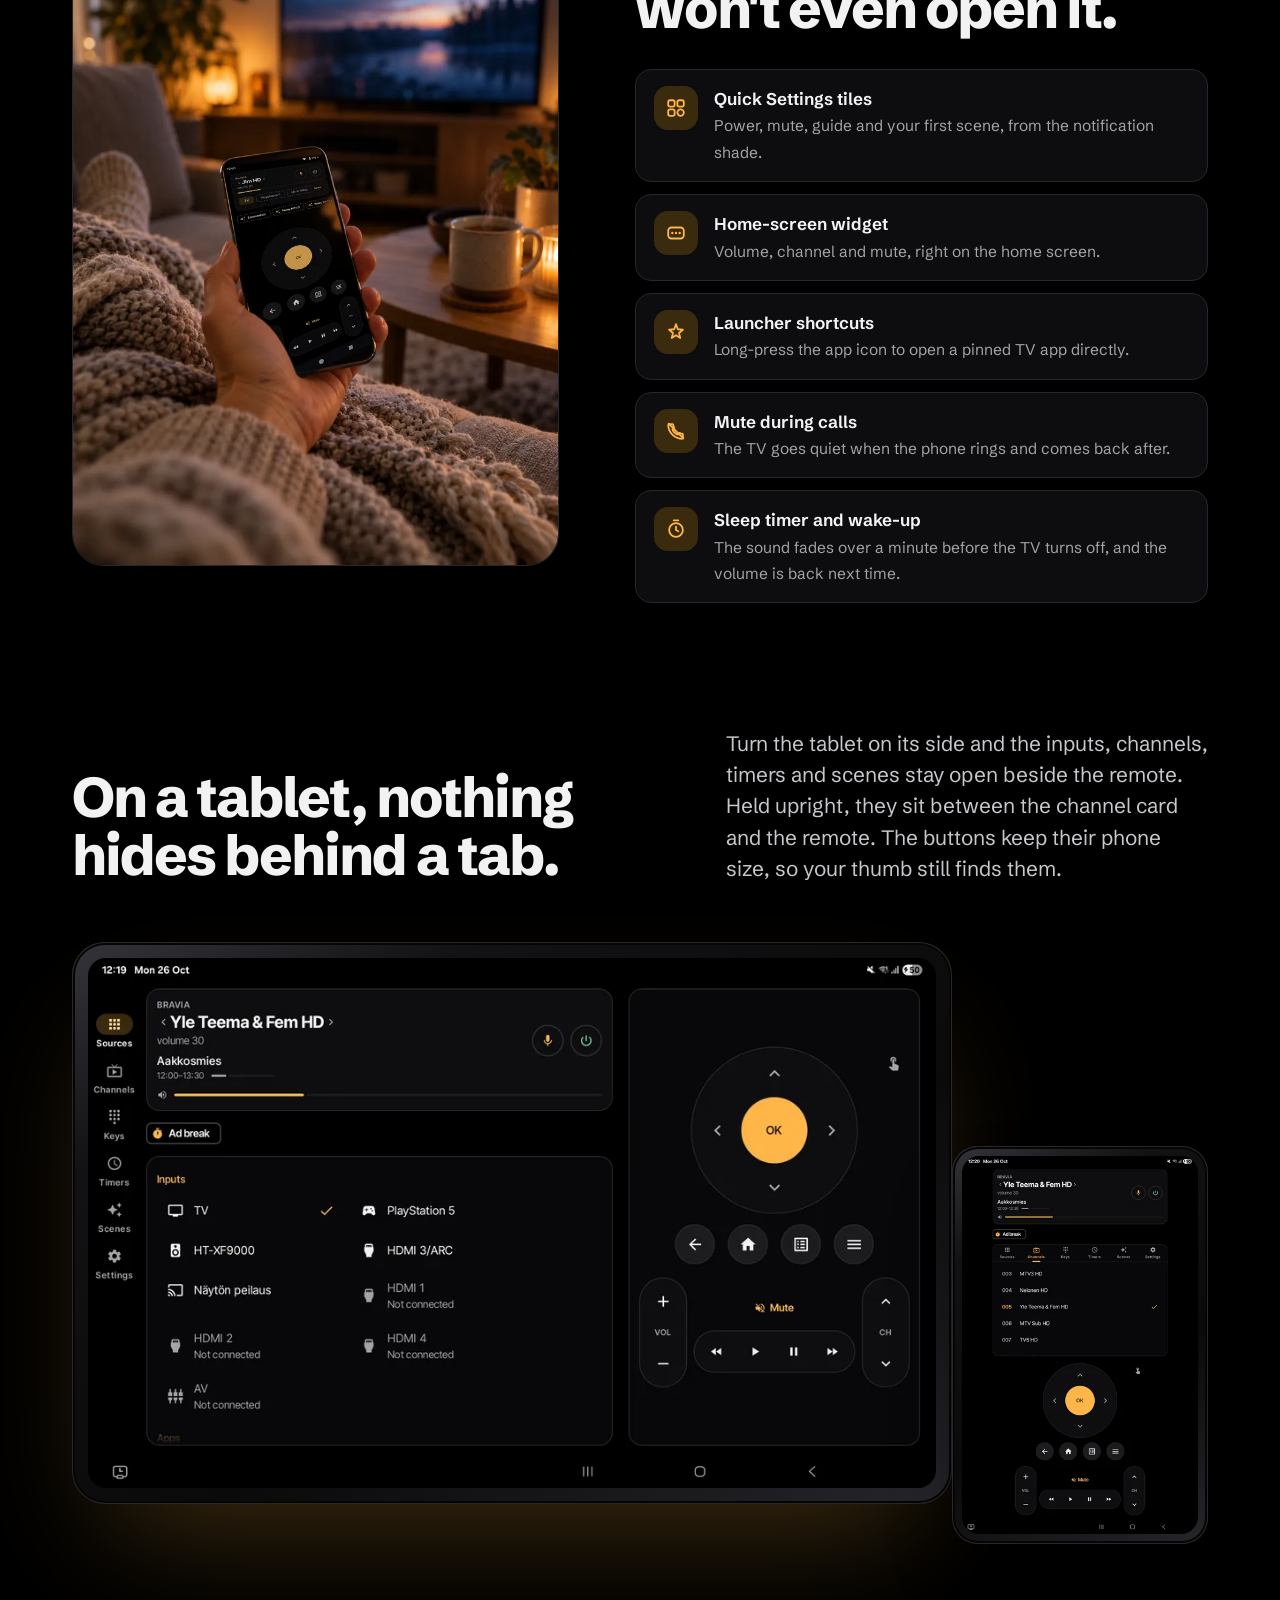
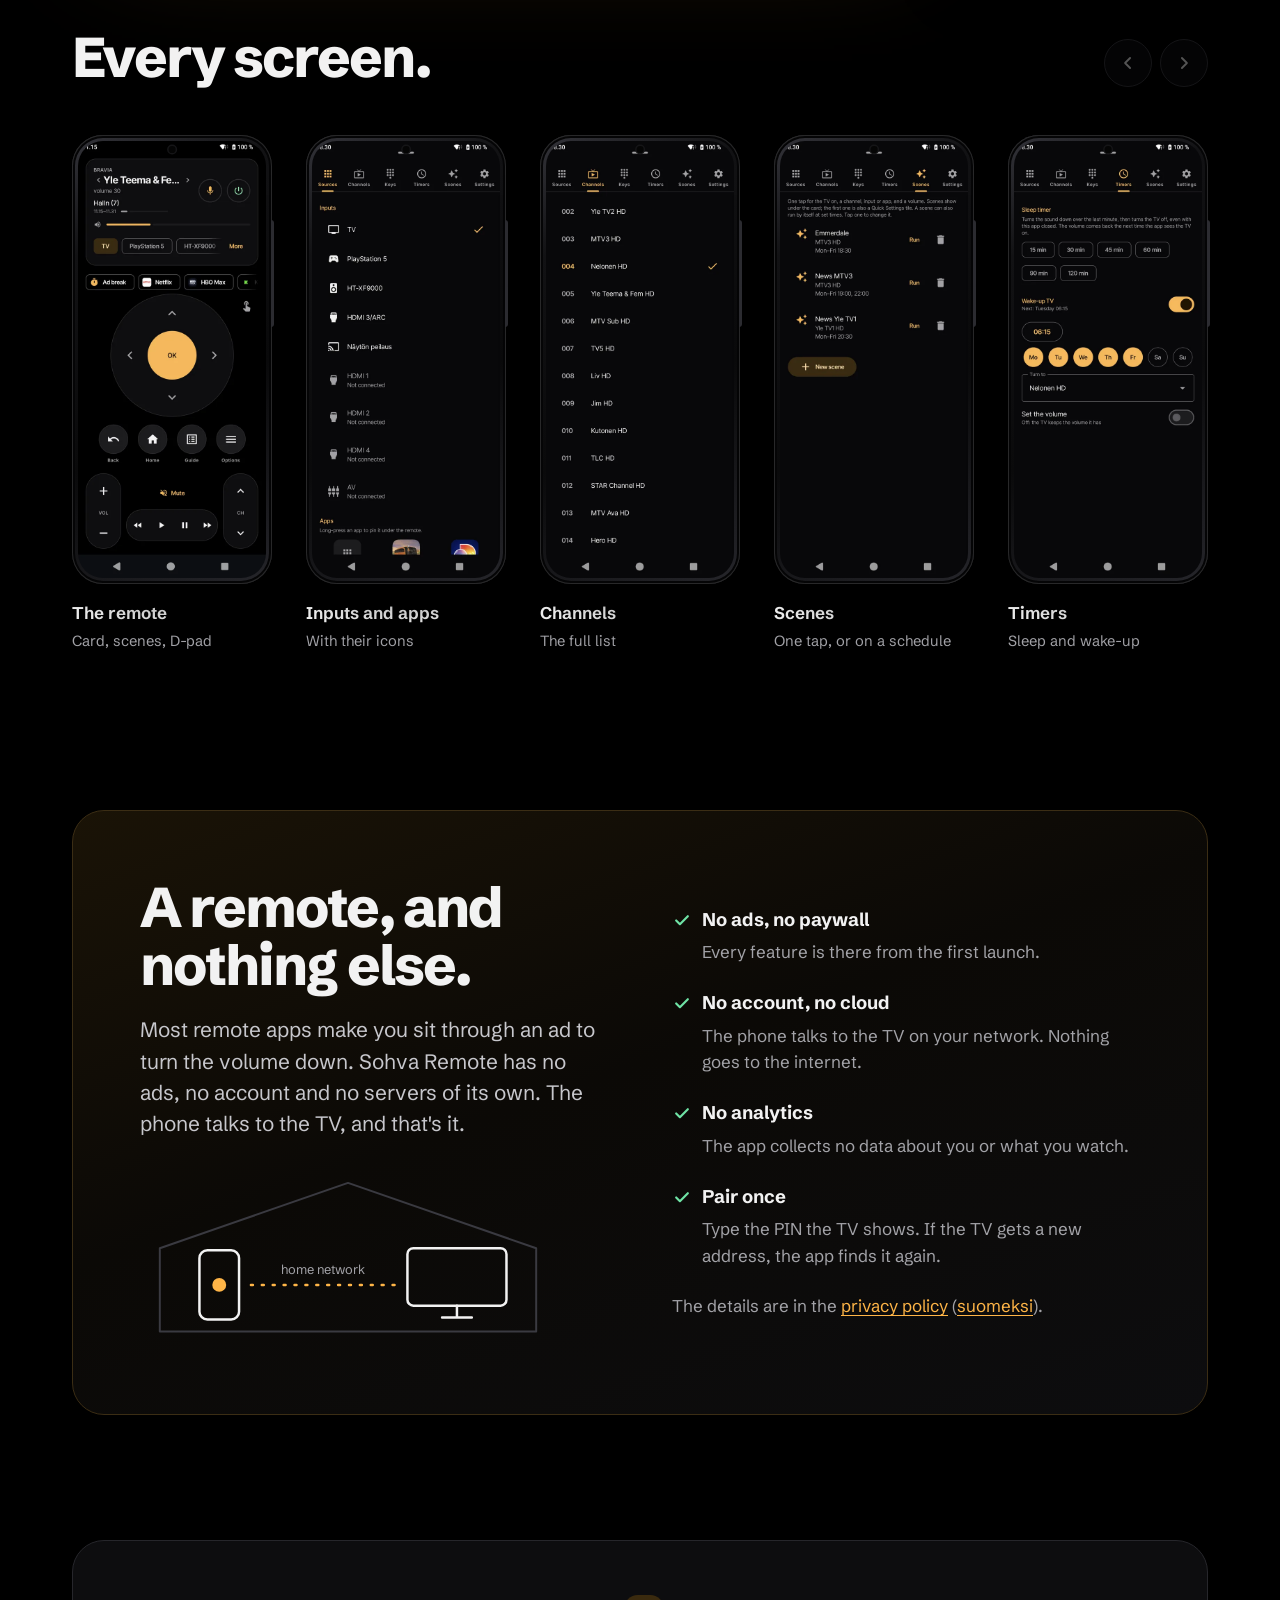
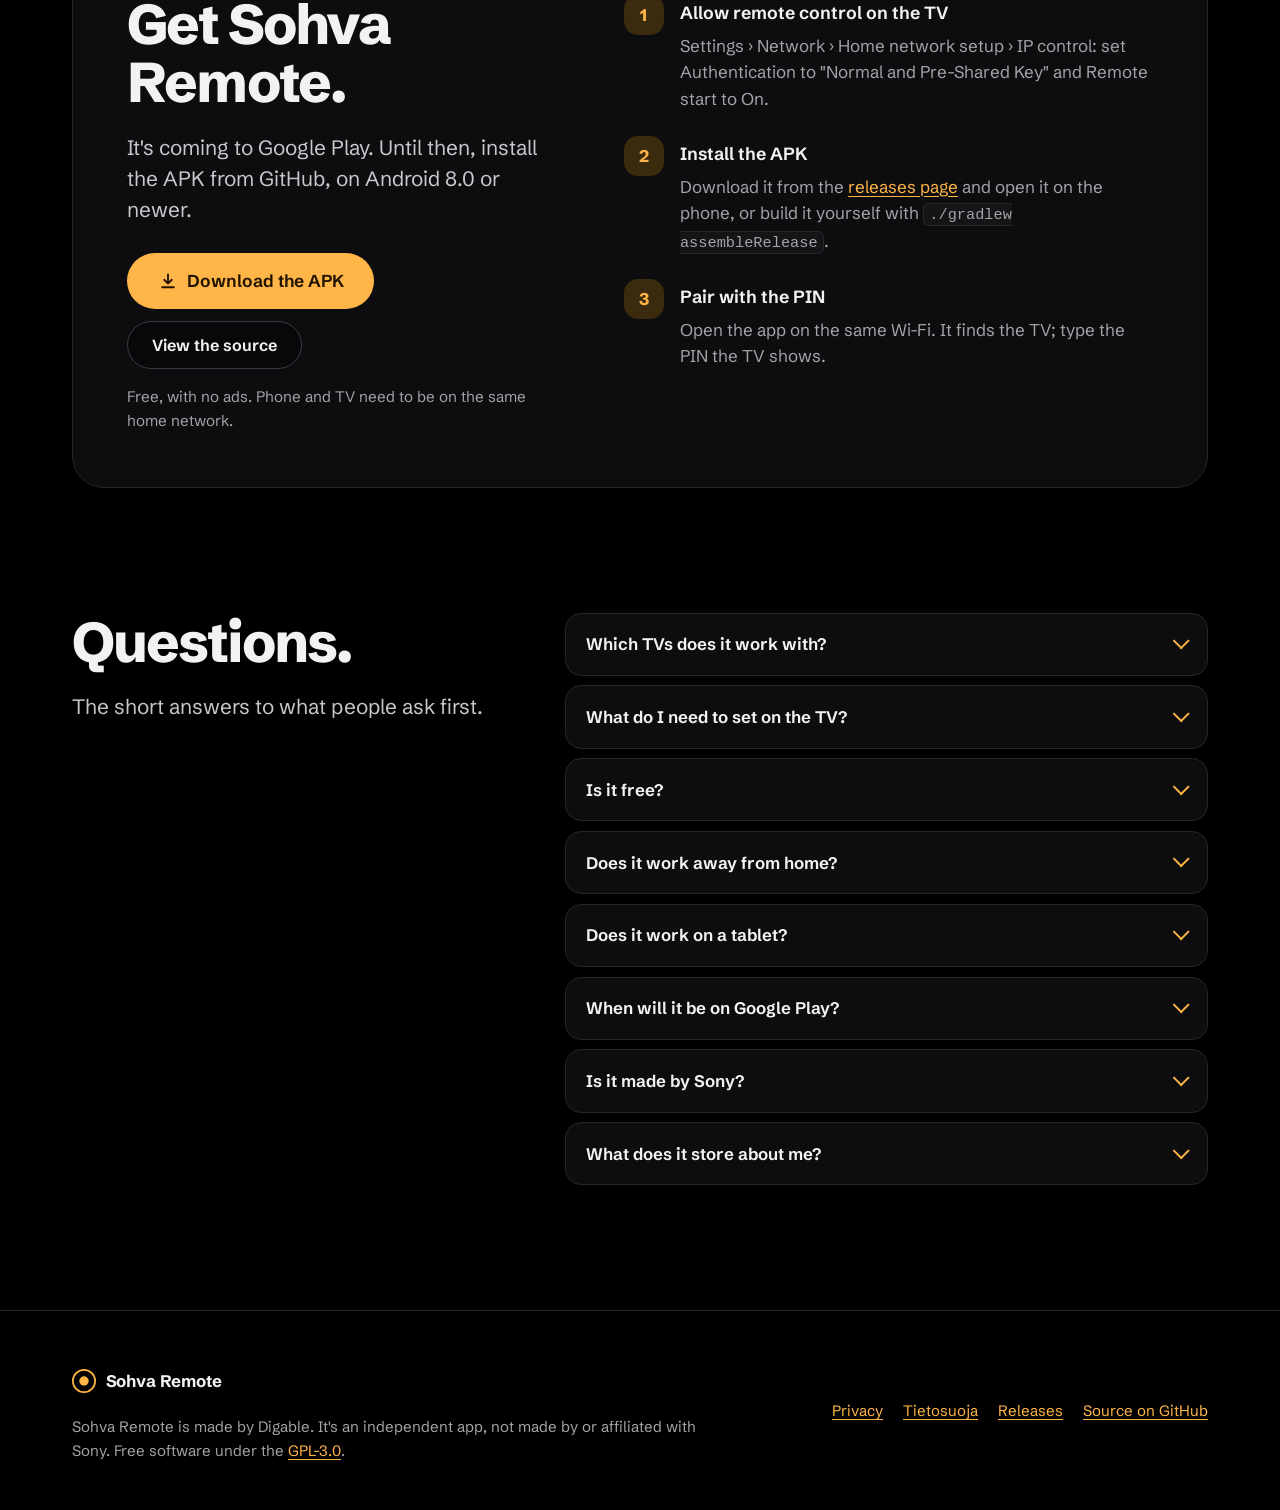
==== commit 5b7ca146: "Release 1.5.2: fast keys on several devices, scenes win back HDMI, captioned keys Store screenshots " ====
--- a/site/index.html
+++ b/site/index.html
@@ -45,7 +45,7 @@
       "applicationCategory": "UtilitiesApplication",
       "applicationSubCategory": "TV remote control",
       "operatingSystem": "Android 8.0 or newer",
-      "softwareVersion": "1.5.1",
+      "softwareVersion": "1.5.2",
       "inLanguage": [
         "en",
         "fi"
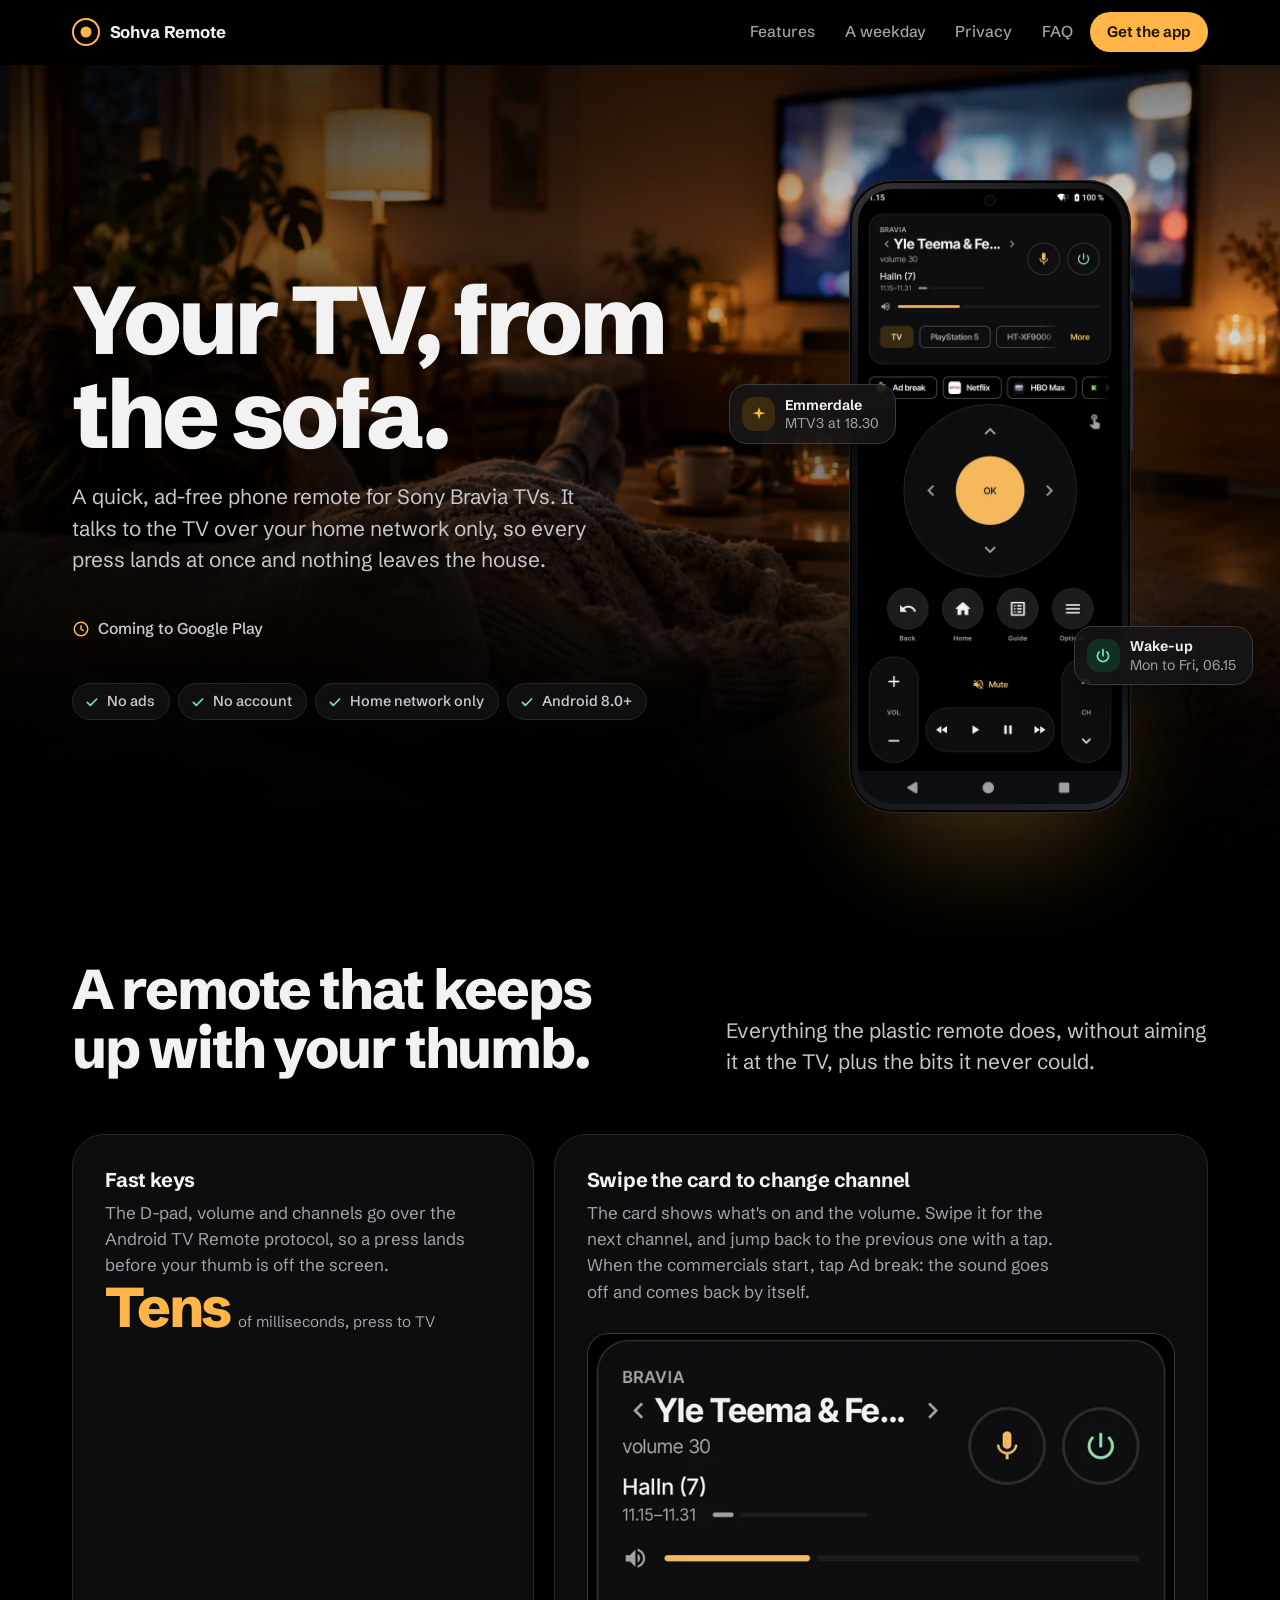
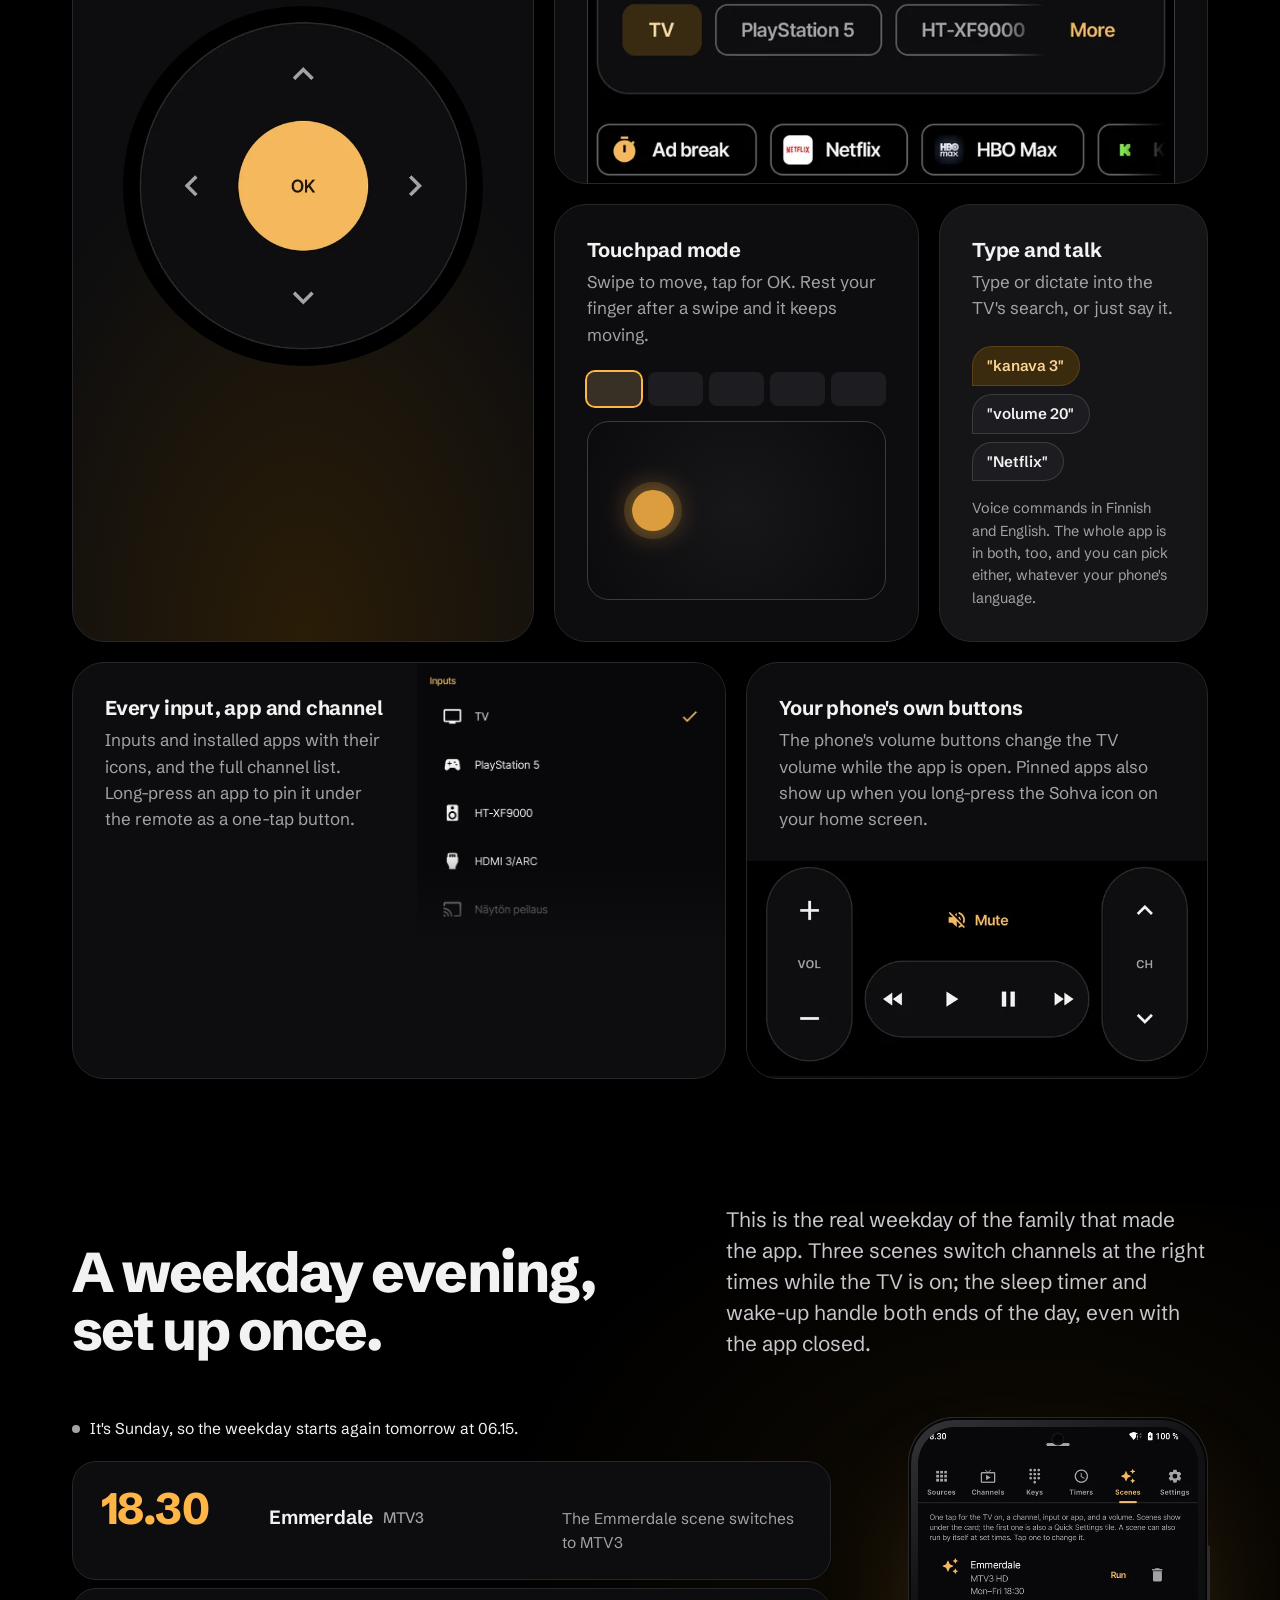
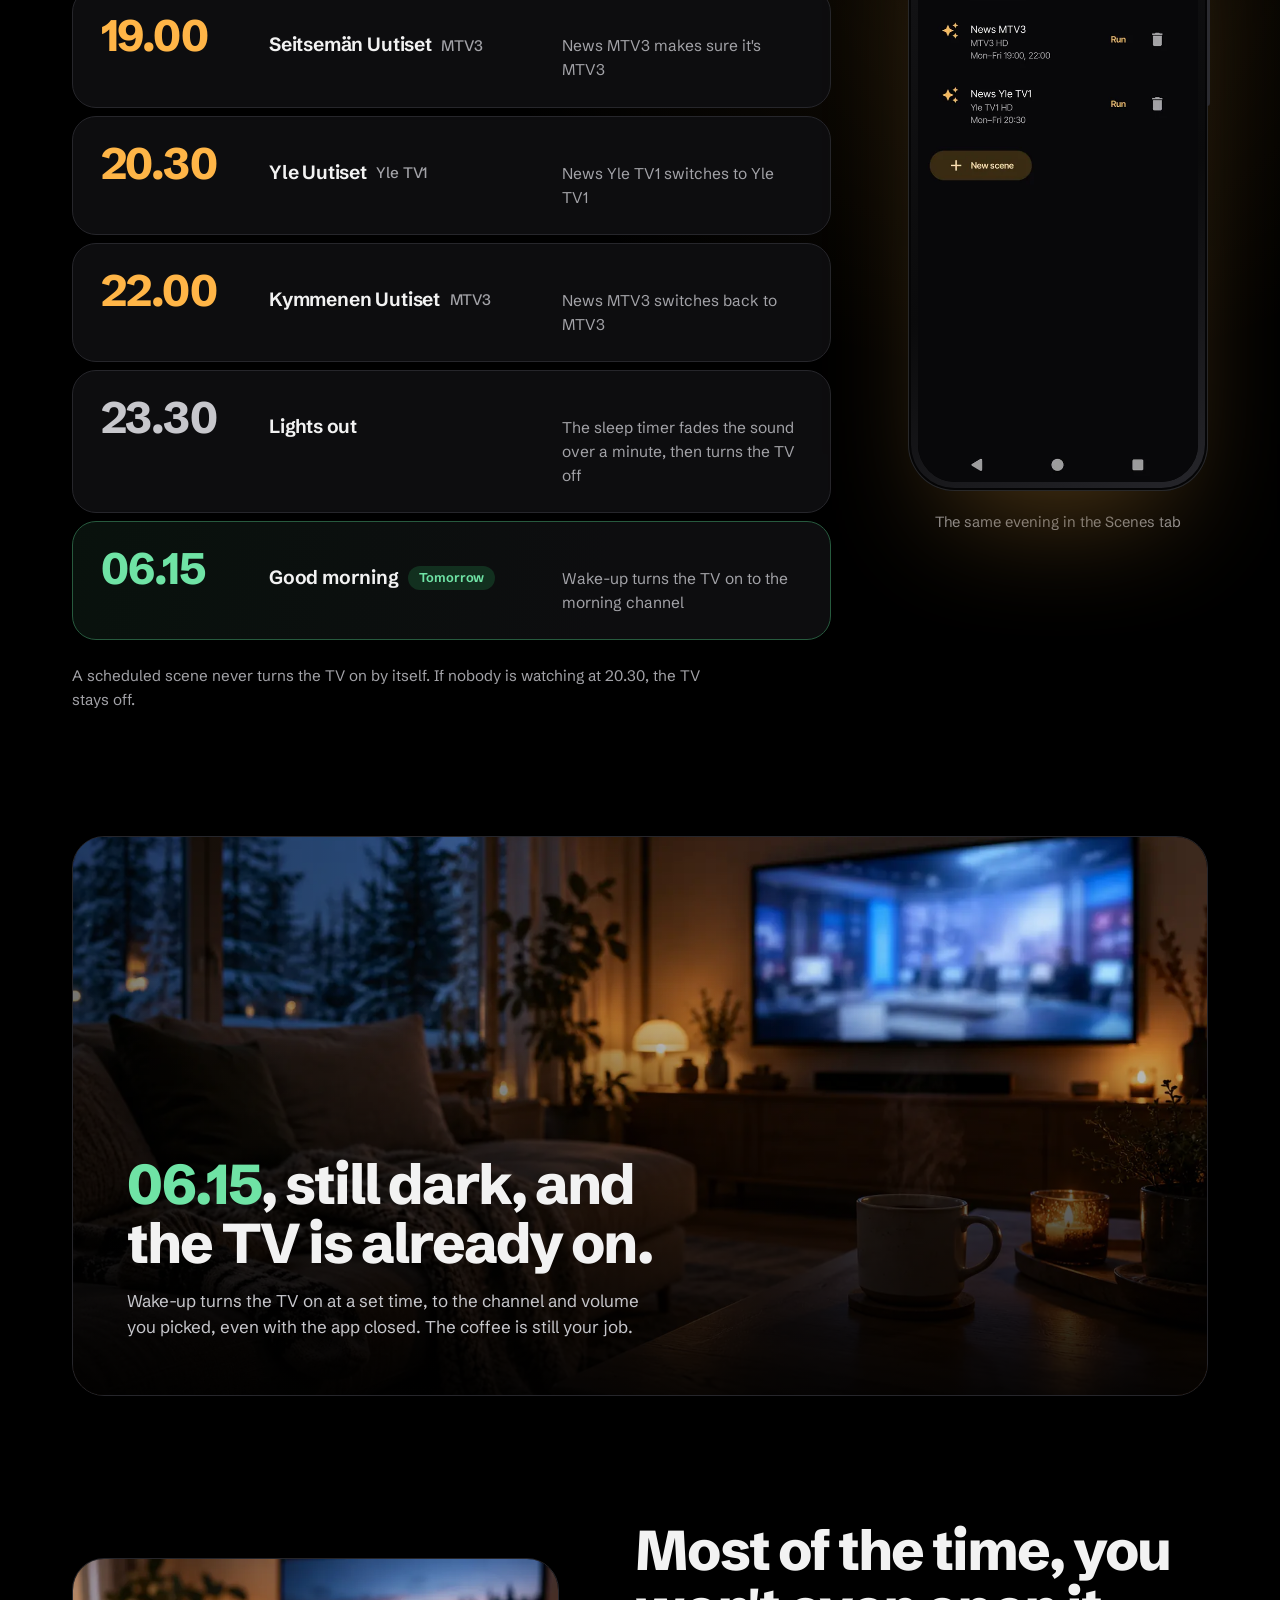
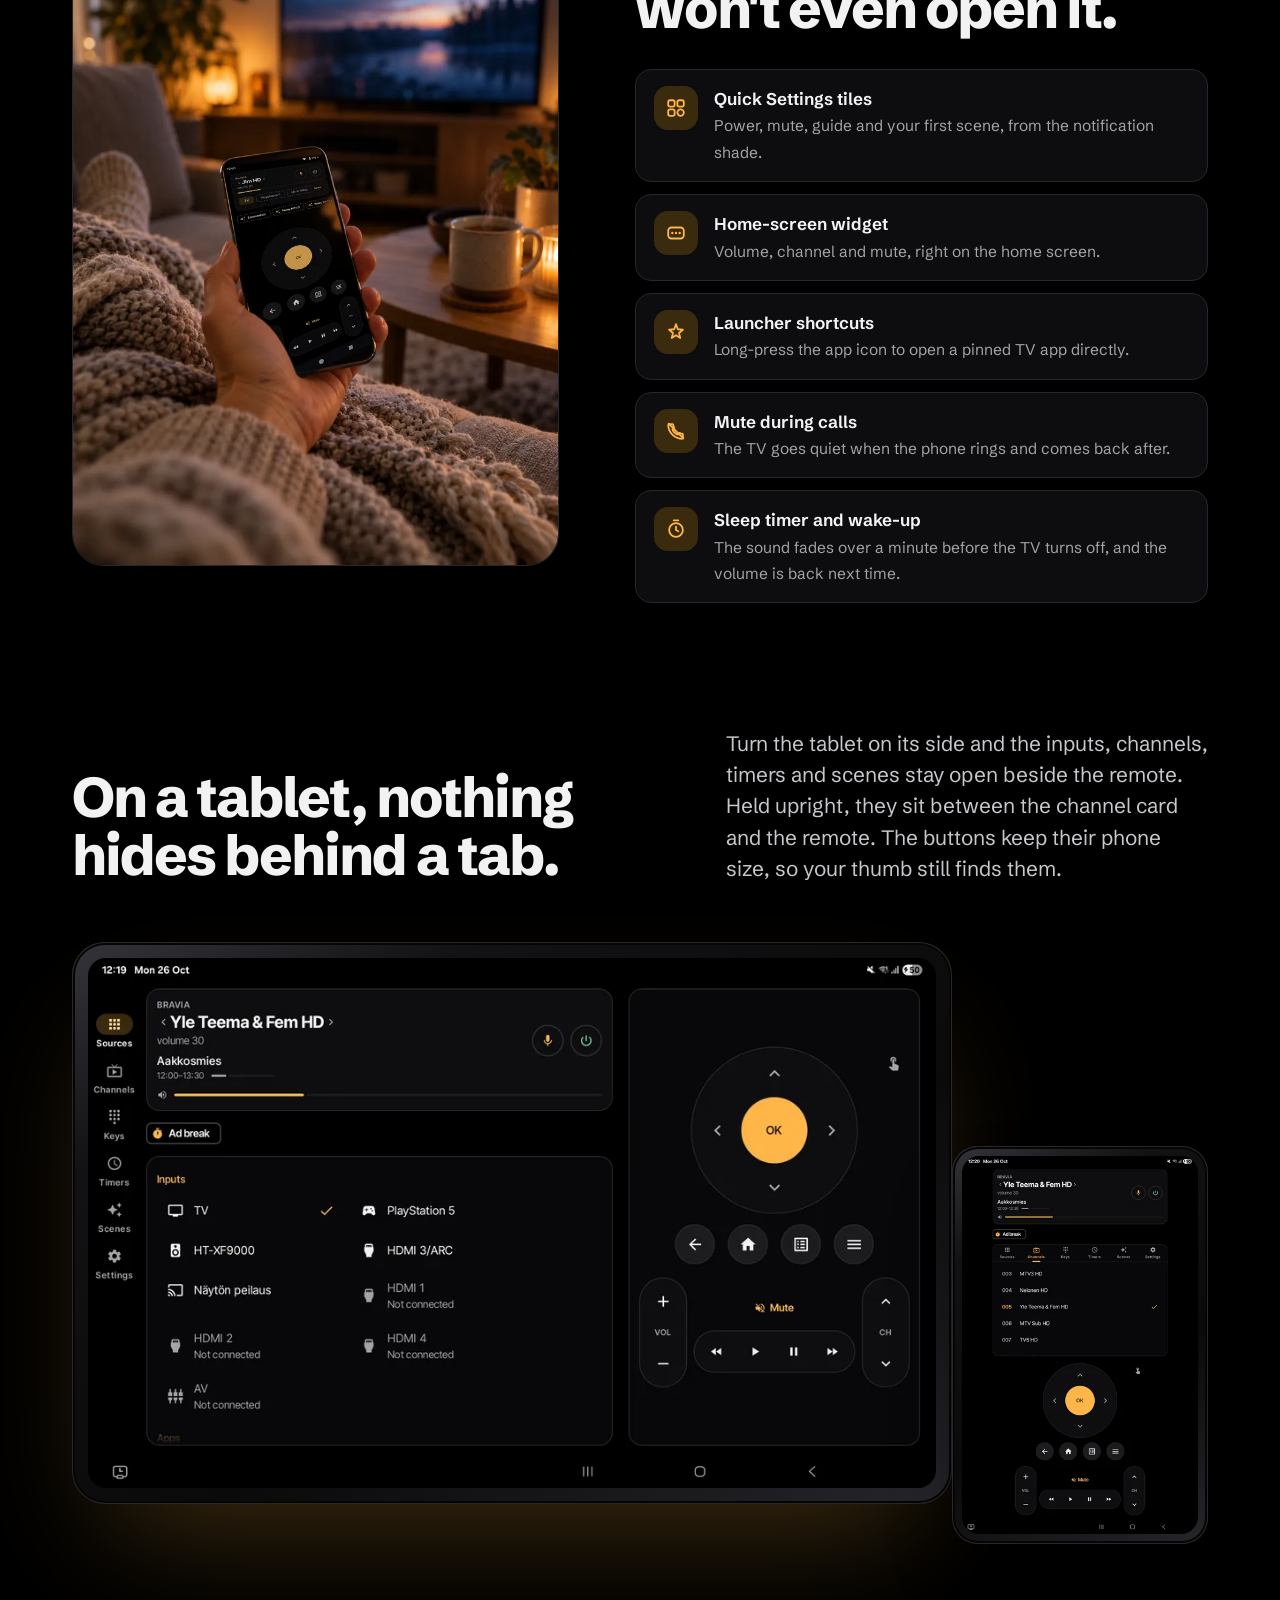
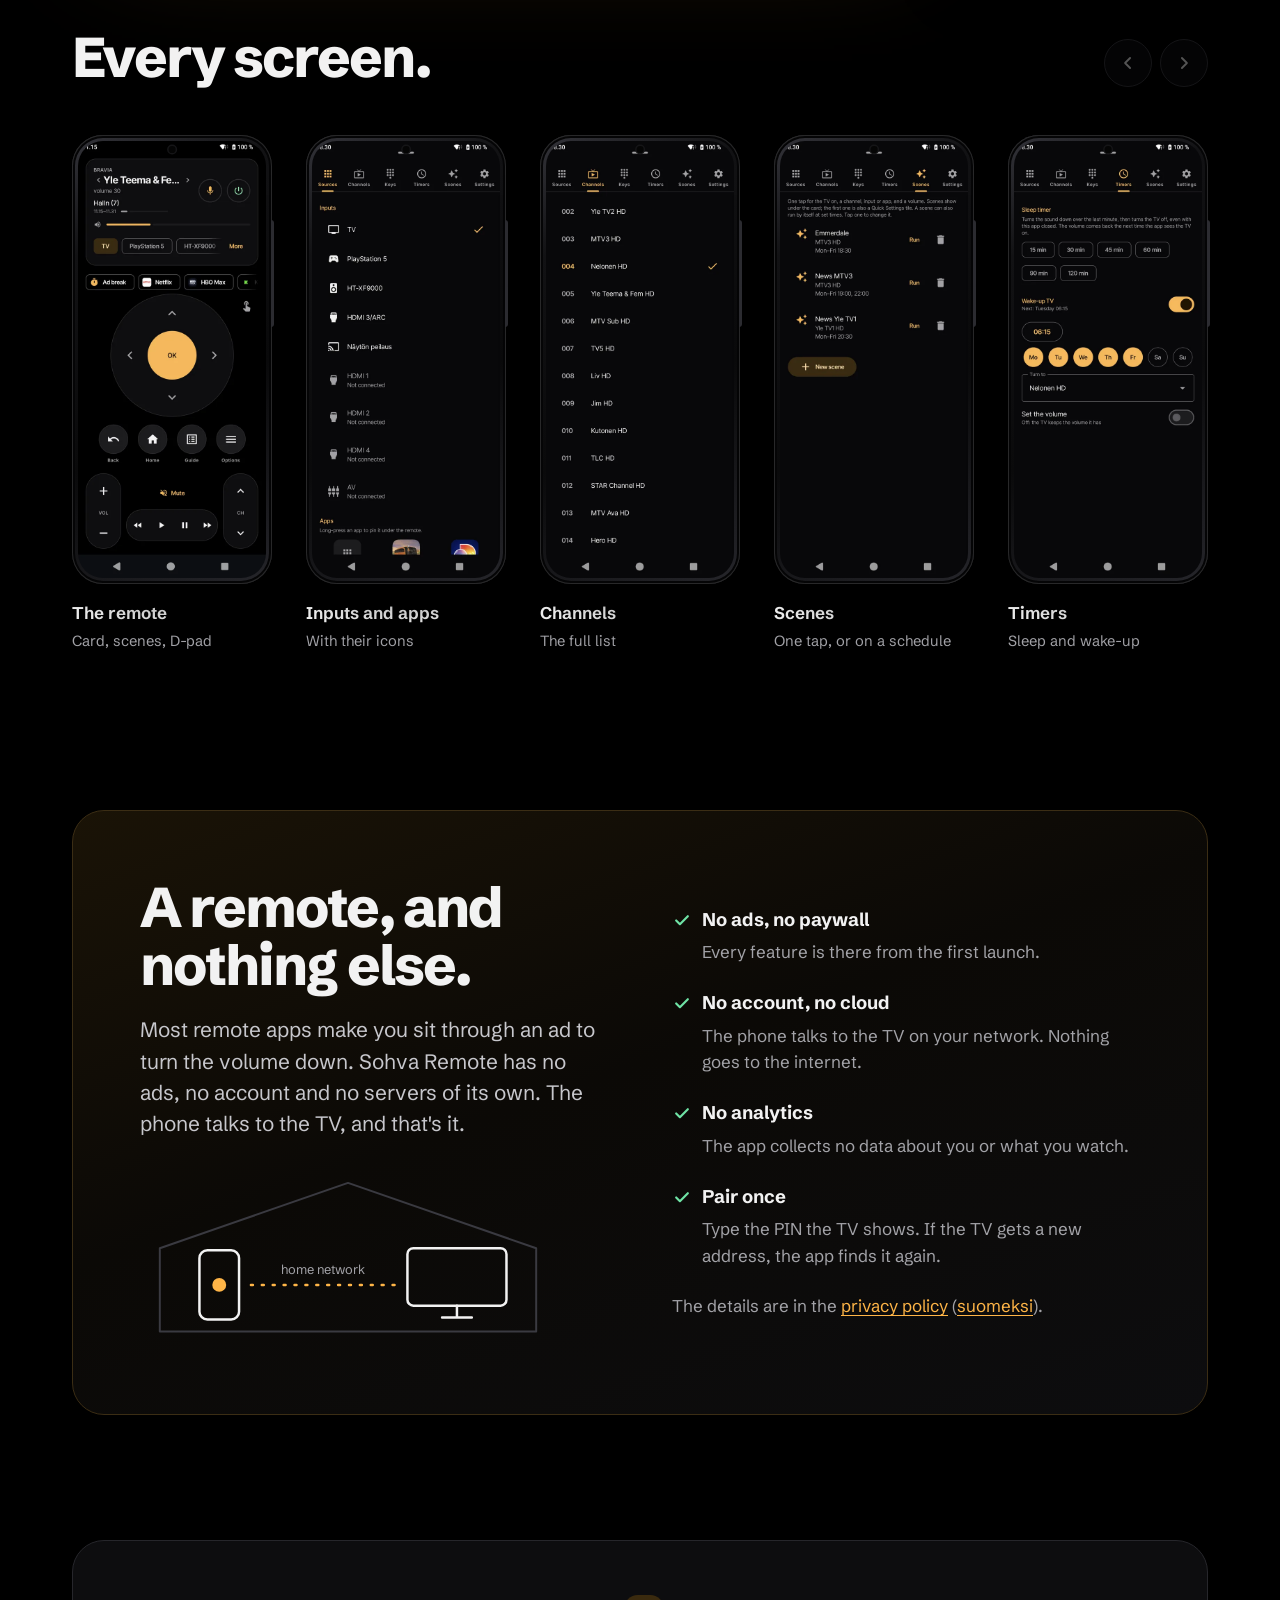
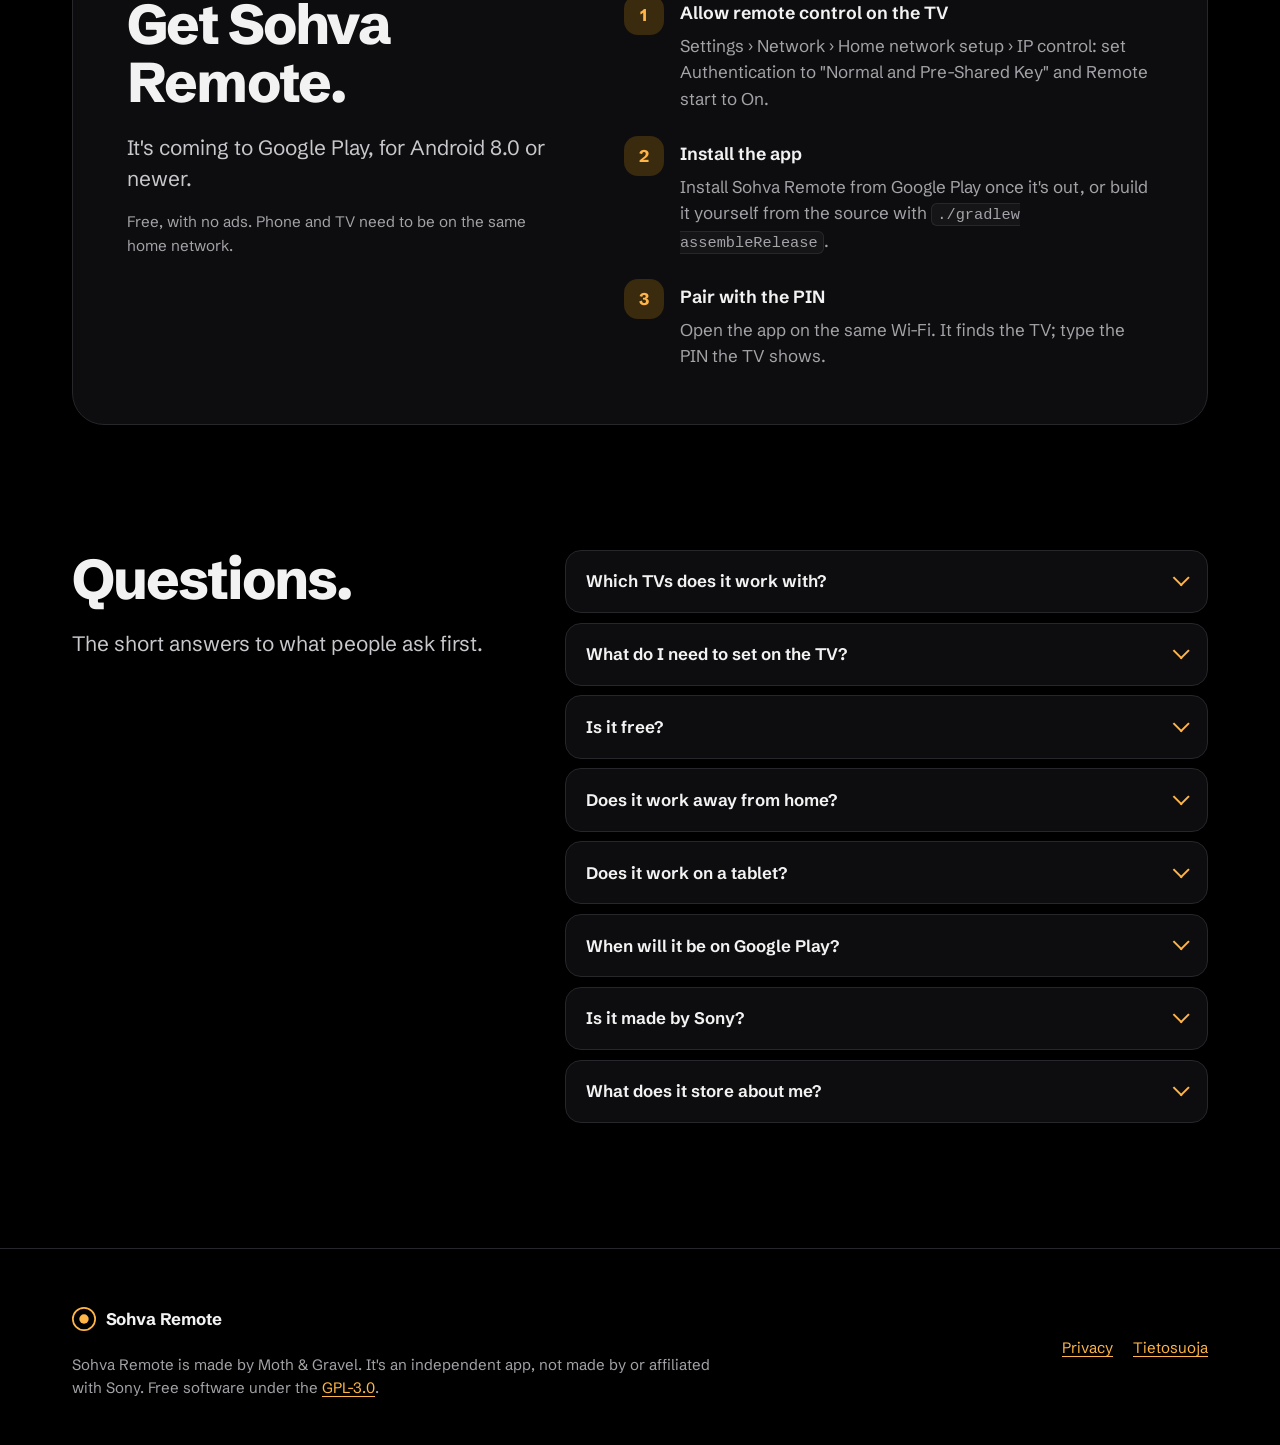
==== commit 9f1a4e4b: "Rebrand the app to Moth & Gravel The app is published by Moth & Gravel on Google Play. It has not be" ====
--- a/site/index.html
+++ b/site/index.html
@@ -5,27 +5,27 @@
 <meta name="viewport" content="width=device-width, initial-scale=1">
 <title>Sohva Remote: a phone remote for Sony Bravia TVs</title>
 <meta name="description" content="Sohva Remote is a fast, ad-free phone remote for Sony Bravia TVs. It works on your home network only: no cloud, no account.">
-<link rel="canonical" href="https://digablesolutions.github.io/sohva-remote/">
+<link rel="canonical" href="https://mothandgravel.com/sohva/">
 <meta name="robots" content="index, follow, max-image-preview:large">
-<meta name="author" content="Digable">
+<meta name="author" content="Moth &amp; Gravel">
 <meta name="keywords" content="Sony Bravia remote, Android TV remote app, TV remote for Android, kaukosäädin, Sony Bravia kaukosäädin, ad-free TV remote">
 <link rel="sitemap" type="application/xml" href="sitemap.xml">
 <link rel="alternate" type="text/plain" title="Summary for LLMs and agents" href="llms.txt">
 <meta name="theme-color" content="#000000">
 <link rel="icon" href="favicon.svg" type="image/svg+xml">
 <link rel="apple-touch-icon" href="img/apple-touch-icon.png">
-<!-- Share card. Crawlers need absolute URLs; these point at the GitHub Pages site. -->
+<!-- Share card. Crawlers need absolute URLs; these point at the Moth &amp; Gravel site. -->
 <meta property="og:type" content="website">
 <meta property="og:site_name" content="Sohva Remote">
-<meta property="og:url" content="https://digablesolutions.github.io/sohva-remote/">
+<meta property="og:url" content="https://mothandgravel.com/sohva/">
 <meta property="og:title" content="Sohva Remote">
 <meta property="og:description" content="A fast, ad-free phone remote for Sony Bravia TVs. Home network only: no cloud, no account.">
-<meta property="og:image" content="https://digablesolutions.github.io/sohva-remote/img/og.jpg">
+<meta property="og:image" content="https://mothandgravel.com/sohva/img/og.jpg">
 <meta property="og:image:width" content="1200">
 <meta property="og:image:height" content="630">
 <meta property="og:image:alt" content="Sohva Remote: your TV, from the sofa. A living room in the evening, with the app's remote screen.">
 <meta name="twitter:card" content="summary_large_image">
-<meta name="twitter:image" content="https://digablesolutions.github.io/sohva-remote/img/og.jpg">
+<meta name="twitter:image" content="https://mothandgravel.com/sohva/img/og.jpg">
 <link rel="preconnect" href="https://fonts.googleapis.com">
 <link rel="preconnect" href="https://fonts.gstatic.com" crossorigin>
 <link href="https://fonts.googleapis.com/css2?family=Schibsted+Grotesk:wght@400..800&display=swap" rel="stylesheet">
@@ -38,7 +38,7 @@
   "@graph": [
     {
       "@type": "SoftwareApplication",
-      "@id": "https://digablesolutions.github.io/sohva-remote/#app",
+      "@id": "https://mothandgravel.com/sohva/#app",
       "name": "Sohva Remote",
       "alternateName": "Sohva Remote for Sony Bravia TVs",
       "description": "A fast, ad-free Android phone remote for Sony Bravia TVs that works on the home network only. Not affiliated with Sony.",
@@ -57,19 +57,16 @@
         "price": "0",
         "priceCurrency": "EUR"
       },
-      "downloadUrl": "https://github.com/digablesolutions/sohva-remote/releases/latest",
-      "installUrl": "https://github.com/digablesolutions/sohva-remote/releases/latest",
-      "releaseNotes": "https://github.com/digablesolutions/sohva-remote/releases",
-      "url": "https://digablesolutions.github.io/sohva-remote/",
-      "image": "https://digablesolutions.github.io/sohva-remote/img/og.jpg",
+      "url": "https://mothandgravel.com/sohva/",
+      "image": "https://mothandgravel.com/sohva/img/og.jpg",
       "screenshot": [
-        "https://digablesolutions.github.io/sohva-remote/img/remote.png",
-        "https://digablesolutions.github.io/sohva-remote/img/scenes.png",
-        "https://digablesolutions.github.io/sohva-remote/img/timers.png",
-        "https://digablesolutions.github.io/sohva-remote/img/channels.png",
-        "https://digablesolutions.github.io/sohva-remote/img/inputs-apps.png",
-        "https://digablesolutions.github.io/sohva-remote/img/tablet.png",
-        "https://digablesolutions.github.io/sohva-remote/img/tablet-upright.png"
+        "https://mothandgravel.com/sohva/img/remote.png",
+        "https://mothandgravel.com/sohva/img/scenes.png",
+        "https://mothandgravel.com/sohva/img/timers.png",
+        "https://mothandgravel.com/sohva/img/channels.png",
+        "https://mothandgravel.com/sohva/img/inputs-apps.png",
+        "https://mothandgravel.com/sohva/img/tablet.png",
+        "https://mothandgravel.com/sohva/img/tablet-upright.png"
       ],
       "featureList": [
         "Fast keys over the TV's Android TV Remote protocol: D-pad, volume and channels in tens of milliseconds",
@@ -87,34 +84,31 @@
         "Home network only: no ads, no account, no cloud, no analytics"
       ],
       "author": {
-        "@id": "https://digablesolutions.github.io/sohva-remote/#digable"
+        "@id": "https://mothandgravel.com/sohva/#publisher"
       },
       "publisher": {
-        "@id": "https://digablesolutions.github.io/sohva-remote/#digable"
-      },
-      "sameAs": [
-        "https://github.com/digablesolutions/sohva-remote"
-      ]
+        "@id": "https://mothandgravel.com/sohva/#publisher"
+      }
     },
     {
       "@type": "Organization",
-      "@id": "https://digablesolutions.github.io/sohva-remote/#digable",
-      "name": "Digable",
-      "url": "https://github.com/digablesolutions"
+      "@id": "https://mothandgravel.com/sohva/#publisher",
+      "name": "Moth & Gravel",
+      "url": "https://mothandgravel.com/"
     },
     {
       "@type": "WebSite",
-      "@id": "https://digablesolutions.github.io/sohva-remote/#site",
-      "url": "https://digablesolutions.github.io/sohva-remote/",
+      "@id": "https://mothandgravel.com/sohva/#site",
+      "url": "https://mothandgravel.com/sohva/",
       "name": "Sohva Remote",
       "inLanguage": "en",
       "publisher": {
-        "@id": "https://digablesolutions.github.io/sohva-remote/#digable"
+        "@id": "https://mothandgravel.com/sohva/#publisher"
       }
     },
     {
       "@type": "FAQPage",
-      "@id": "https://digablesolutions.github.io/sohva-remote/#faq",
+      "@id": "https://mothandgravel.com/sohva/#faq",
       "mainEntity": [
         {
           "@type": "Question",
@@ -161,7 +155,7 @@
           "name": "When will it be on Google Play?",
           "acceptedAnswer": {
             "@type": "Answer",
-            "text": "It's on its way. Until then, the APK on the GitHub releases page installs on Android 8.0 or newer. Android asks you to allow installs from your browser or file manager the first time."
+            "text": "It's on its way. It will install on Android 8.0 or newer."
           }
         },
         {
@@ -169,7 +163,7 @@
           "name": "Is it made by Sony?",
           "acceptedAnswer": {
             "@type": "Answer",
-            "text": "No. Sohva Remote is an independent app made by Digable. It isn't made by or affiliated with Sony. \"Sohva\" is Finnish for sofa."
+            "text": "No. Sohva Remote is an independent app made by Moth & Gravel. It isn't made by or affiliated with Sony. \"Sohva\" is Finnish for sofa."
           }
         },
         {
@@ -215,10 +209,6 @@
         <h1 class="display" id="hero-title">Your TV, from the sofa.</h1>
         <p class="lede">A quick, ad-free phone remote for Sony Bravia TVs. It talks to the TV over your home network only, so every press lands at once and nothing leaves the house.</p>
         <div class="actions">
-          <a class="button primary large" href="https://github.com/digablesolutions/sohva-remote/releases/latest">
-            <svg width="20" height="20" viewBox="0 0 24 24" aria-hidden="true" fill="none" stroke="currentColor" stroke-width="2.2" stroke-linecap="round" stroke-linejoin="round"><path d="M12 4v11m0 0-4.5-4.5M12 15l4.5-4.5M5 19.5h14"/></svg>
-            Download the APK
-          </a>
           <a class="soon" href="#faq-play">
             <svg width="18" height="18" viewBox="0 0 24 24" aria-hidden="true" fill="none" stroke="currentColor" stroke-width="2" stroke-linecap="round"><circle cx="12" cy="12" r="9"/><path d="M12 7.5V12l3 2"/></svg>
             Coming to Google Play
@@ -418,19 +408,12 @@
     <div class="get-card">
       <div>
         <h2 class="h2" id="get-title">Get Sohva Remote.</h2>
-        <p class="lede">It's coming to Google Play. Until then, install the APK from GitHub, on Android 8.0 or newer.</p>
-        <div class="actions">
-          <a class="button primary large" href="https://github.com/digablesolutions/sohva-remote/releases/latest">
-            <svg width="20" height="20" viewBox="0 0 24 24" aria-hidden="true" fill="none" stroke="currentColor" stroke-width="2.2" stroke-linecap="round" stroke-linejoin="round"><path d="M12 4v11m0 0-4.5-4.5M12 15l4.5-4.5M5 19.5h14"/></svg>
-            Download the APK
-          </a>
-          <a class="button quiet" href="https://github.com/digablesolutions/sohva-remote">View the source</a>
-        </div>
+        <p class="lede">It's coming to Google Play, for Android 8.0 or newer.</p>
         <p class="get-meta">Free, with no ads. Phone and TV need to be on the same home network.</p>
       </div>
       <ol class="steps">
         <li><div><h3>Allow remote control on the TV</h3><p>Settings › Network › Home network setup › IP control: set Authentication to "Normal and Pre-Shared Key" and Remote start to On.</p></div></li>
-        <li><div><h3>Install the APK</h3><p>Download it from the <a href="https://github.com/digablesolutions/sohva-remote/releases/latest">releases page</a> and open it on the phone, or build it yourself with <code>./gradlew assembleRelease</code>.</p></div></li>
+        <li><div><h3>Install the app</h3><p>Install Sohva Remote from Google Play once it's out, or build it yourself from the source with <code>./gradlew assembleRelease</code>.</p></div></li>
         <li><div><h3>Pair with the PIN</h3><p>Open the app on the same Wi-Fi. It finds the TV; type the PIN the TV shows.</p></div></li>
       </ol>
     </div>
@@ -465,11 +448,11 @@
         </details>
         <details id="faq-play">
           <summary>When will it be on Google Play?</summary>
-          <div><p>It's on its way. Until then, the APK on the <a href="https://github.com/digablesolutions/sohva-remote/releases/latest">GitHub releases page</a> installs on Android 8.0 or newer. Android asks you to allow installs from your browser or file manager the first time.</p></div>
+          <div><p>It's on its way. It will install on Android 8.0 or newer.</p></div>
         </details>
         <details>
           <summary>Is it made by Sony?</summary>
-          <div><p>No. Sohva Remote is an independent app made by Digable. It isn't made by or affiliated with Sony. "Sohva" is Finnish for sofa.</p></div>
+          <div><p>No. Sohva Remote is an independent app made by Moth & Gravel. It isn't made by or affiliated with Sony. "Sohva" is Finnish for sofa.</p></div>
         </details>
         <details>
           <summary>What does it store about me?</summary>
@@ -487,13 +470,11 @@
         <svg width="24" height="24" viewBox="0 0 28 28" aria-hidden="true"><circle cx="14" cy="14" r="13" fill="none" stroke="#ffb547" stroke-width="2"/><circle cx="14" cy="14" r="5.5" fill="#ffb547"/></svg>
         Sohva Remote
       </a>
-      <p>Sohva Remote is made by Digable. It's an independent app, not made by or affiliated with Sony. Free software under the <a href="https://github.com/digablesolutions/sohva-remote/blob/main/LICENSE">GPL-3.0</a>.</p>
+      <p>Sohva Remote is made by Moth &amp; Gravel. It's an independent app, not made by or affiliated with Sony. Free software under the <a href="https://www.gnu.org/licenses/gpl-3.0.html">GPL-3.0</a>.</p>
     </div>
     <nav aria-label="Footer">
       <a href="privacy.html">Privacy</a>
       <a href="privacy-fi.html" hreflang="fi" lang="fi">Tietosuoja</a>
-      <a href="https://github.com/digablesolutions/sohva-remote/releases/latest">Releases</a>
-      <a href="https://github.com/digablesolutions/sohva-remote">Source on GitHub</a>
     </nav>
   </div>
 </footer>
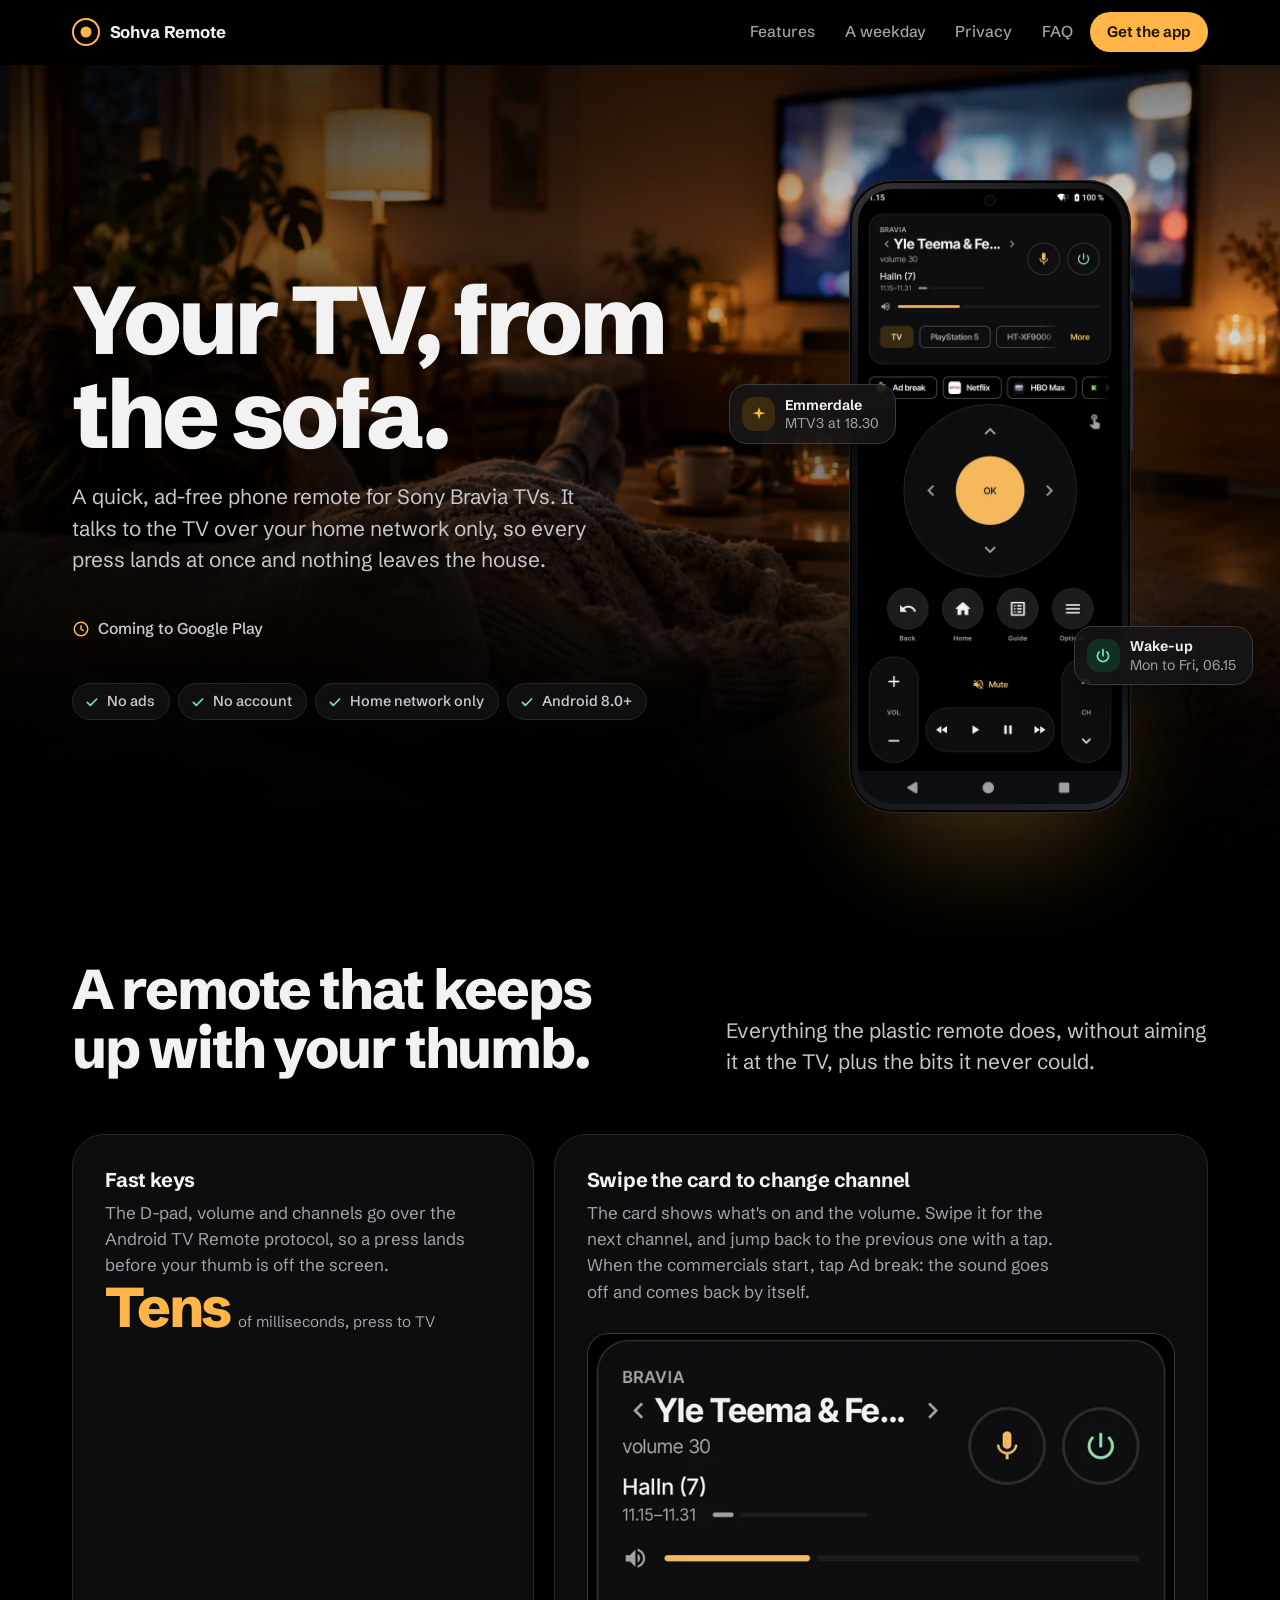
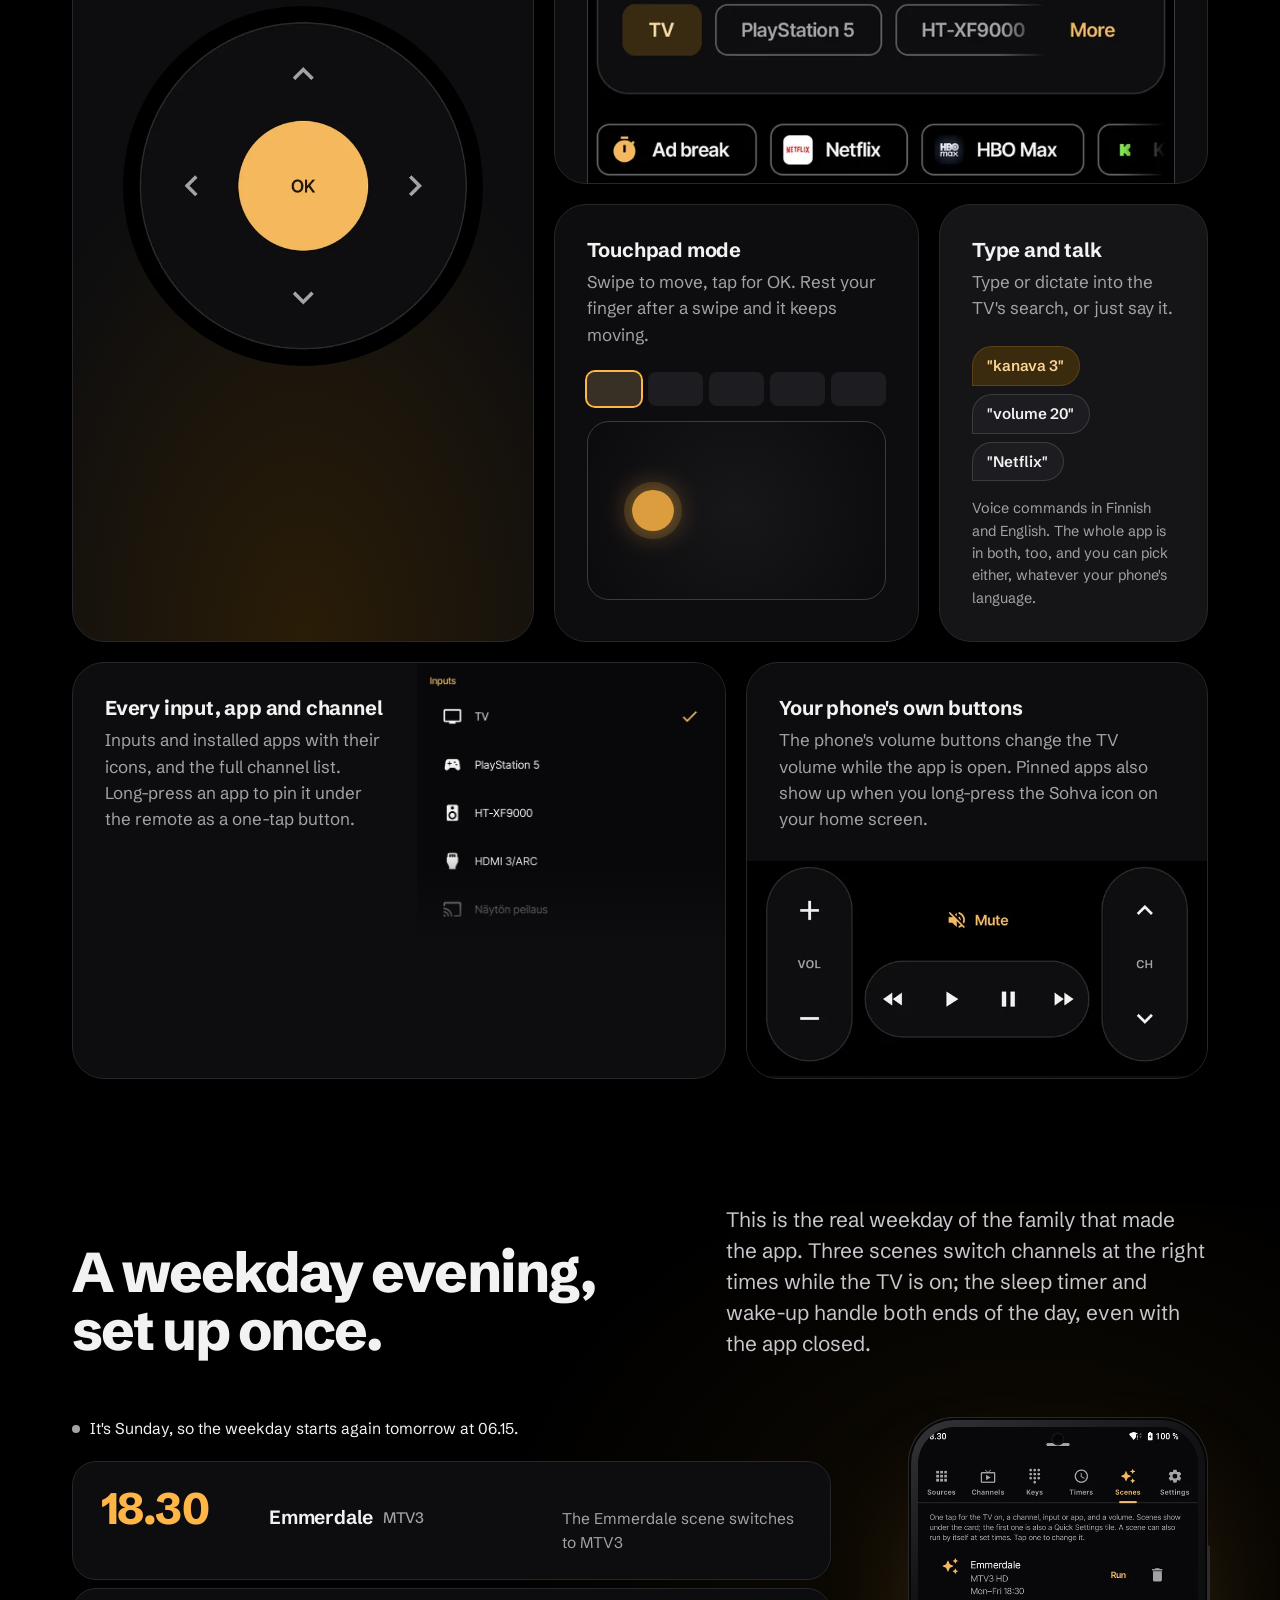
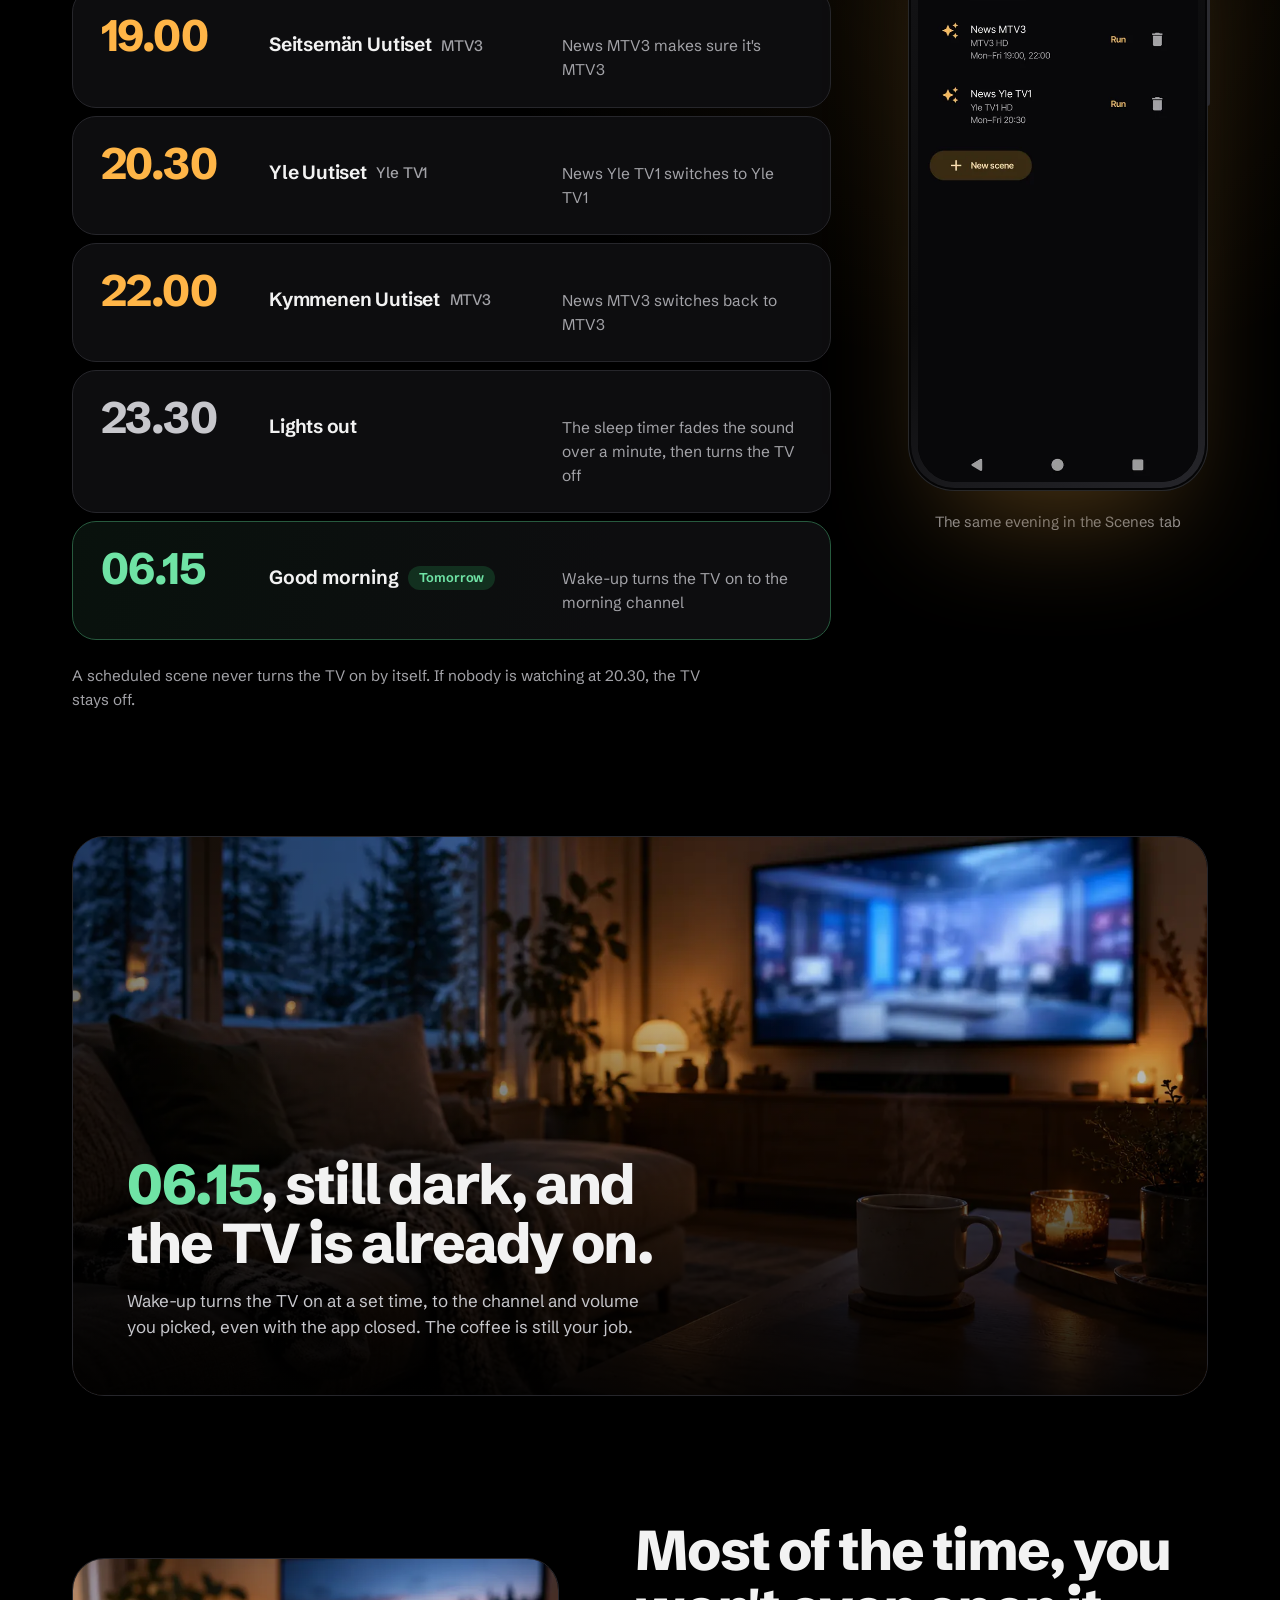
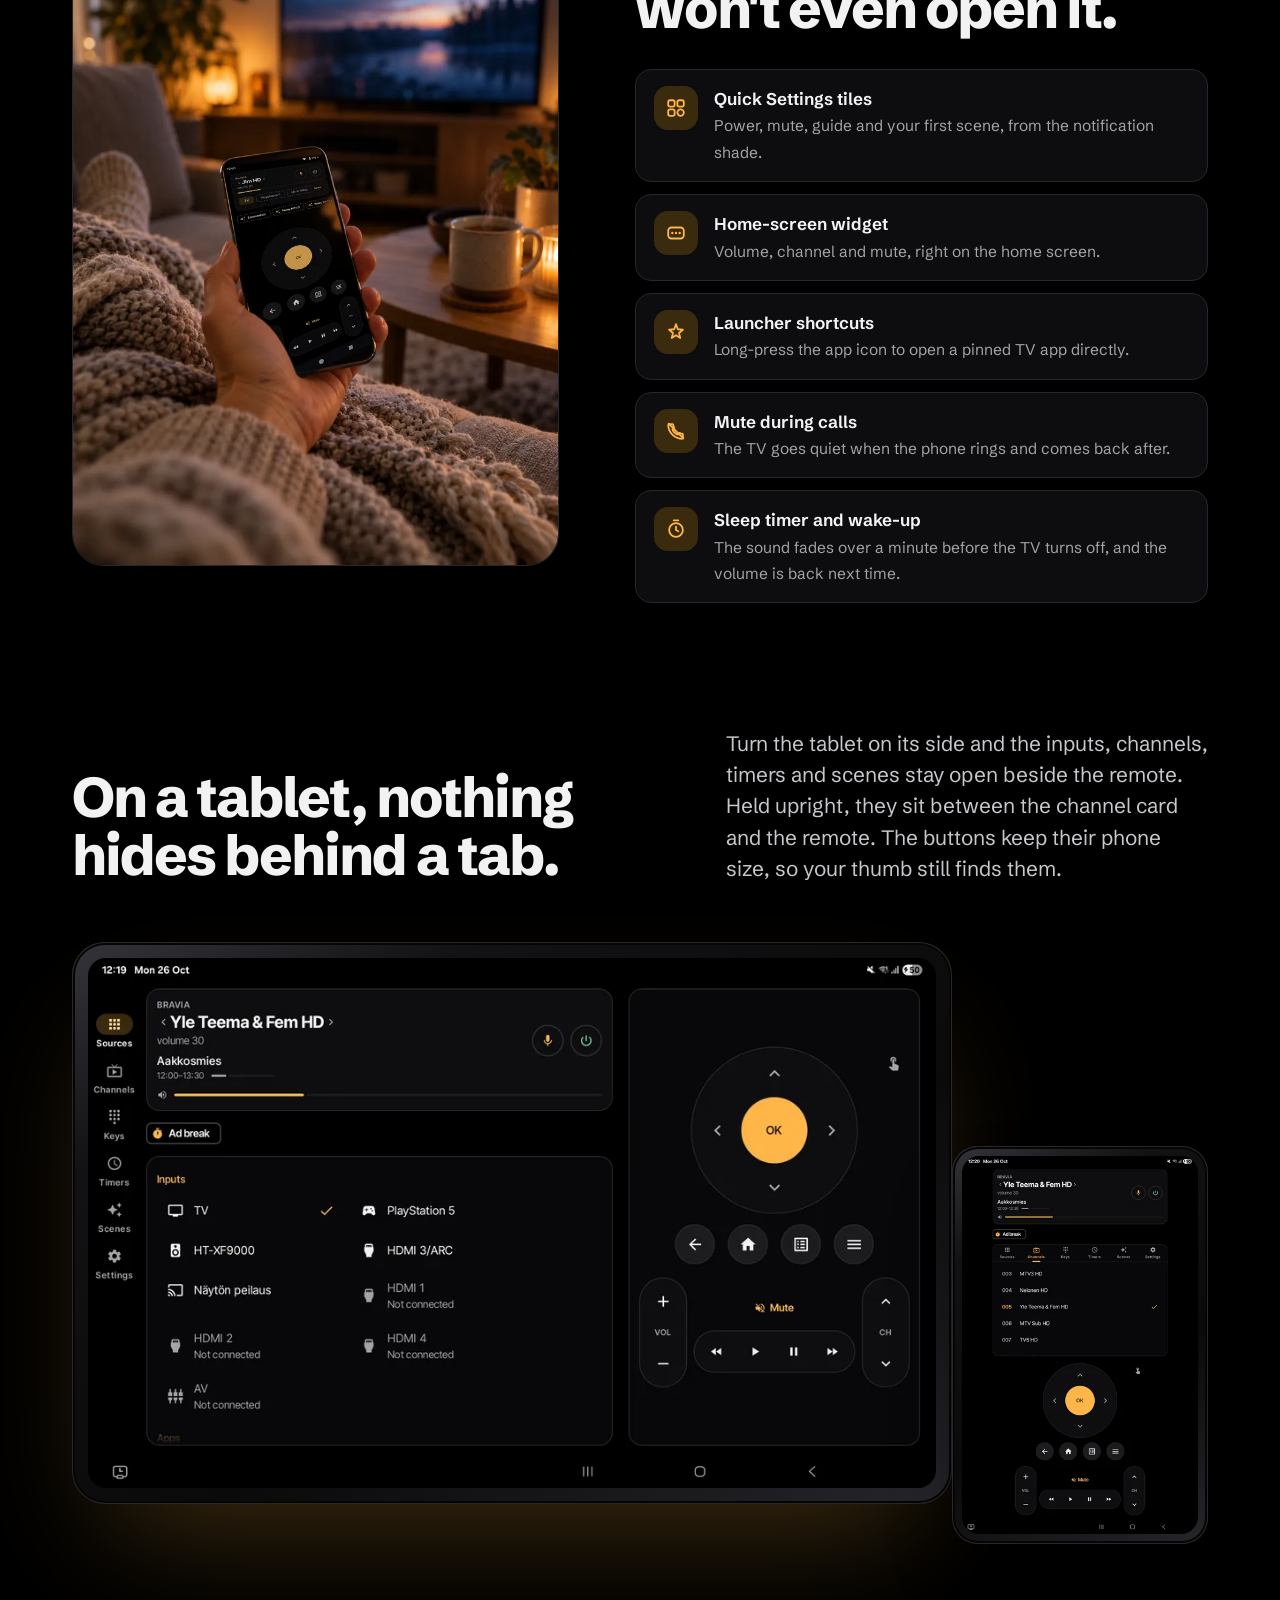
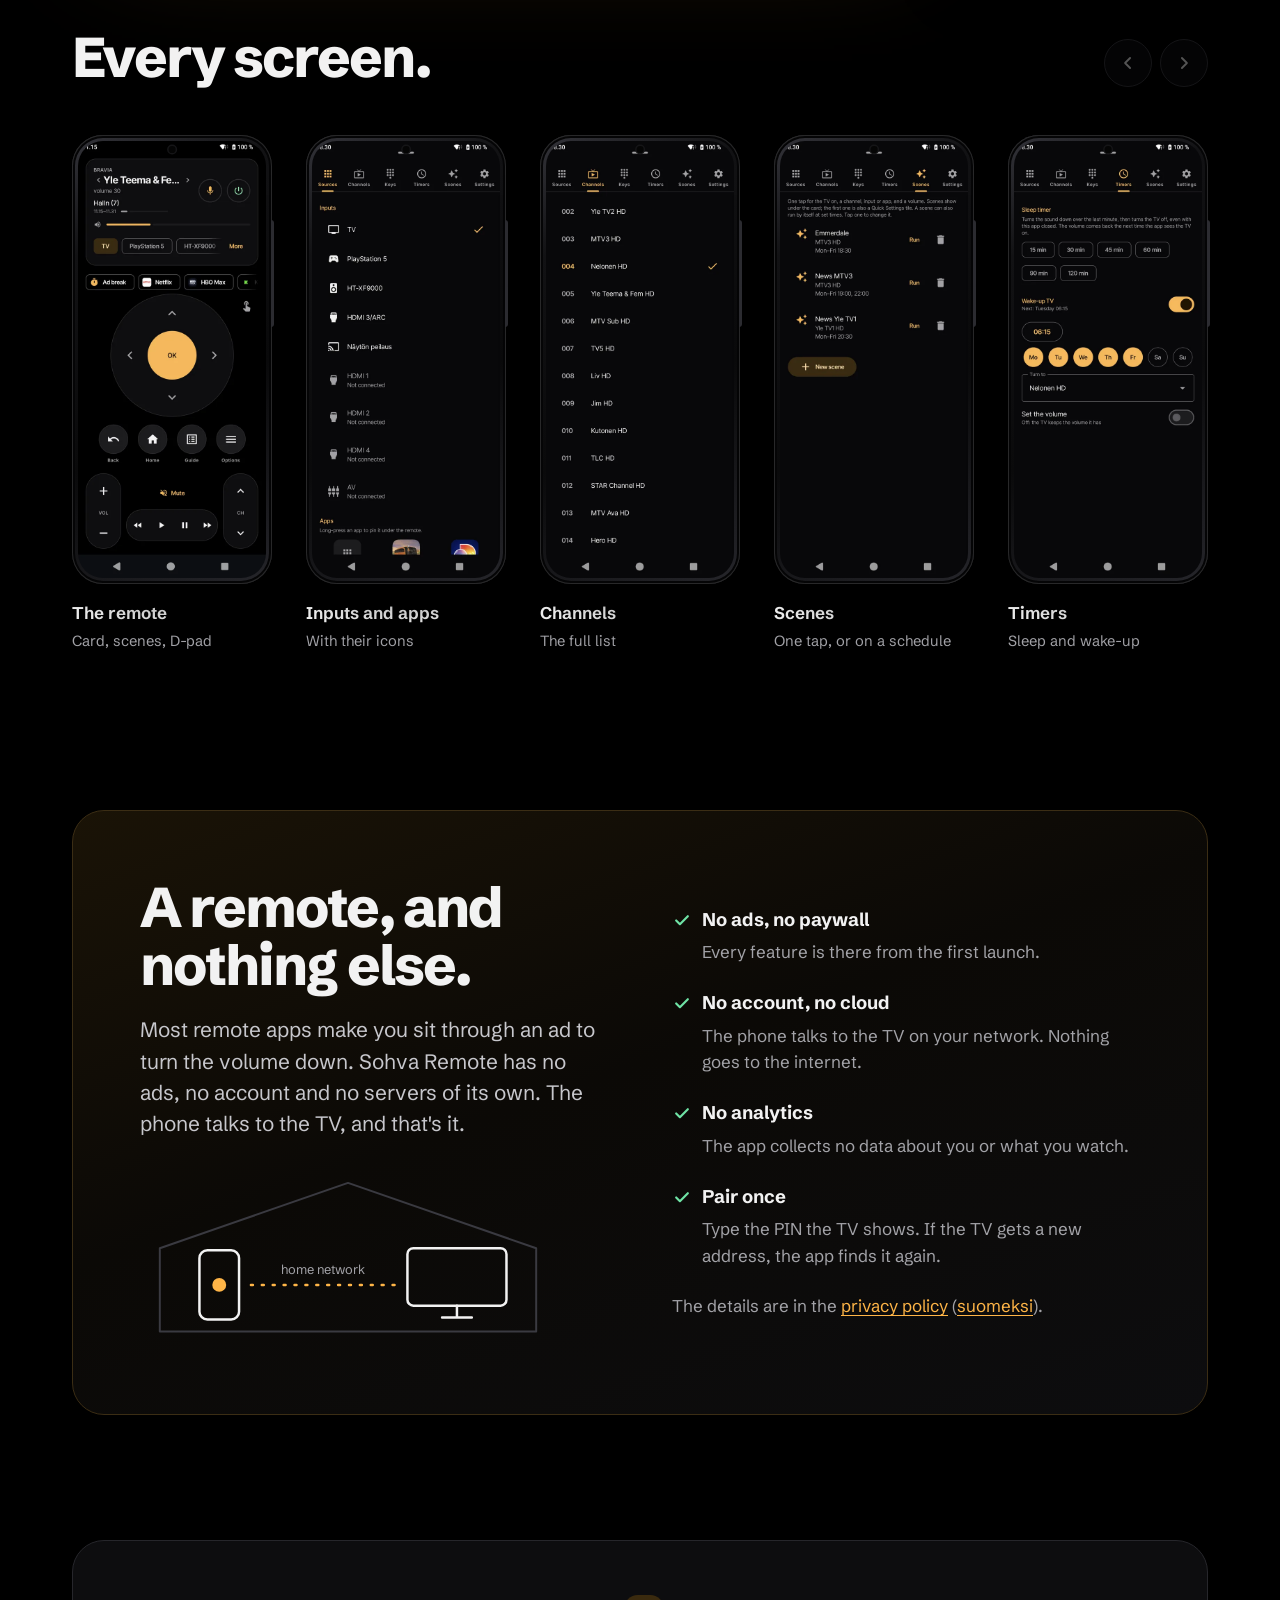
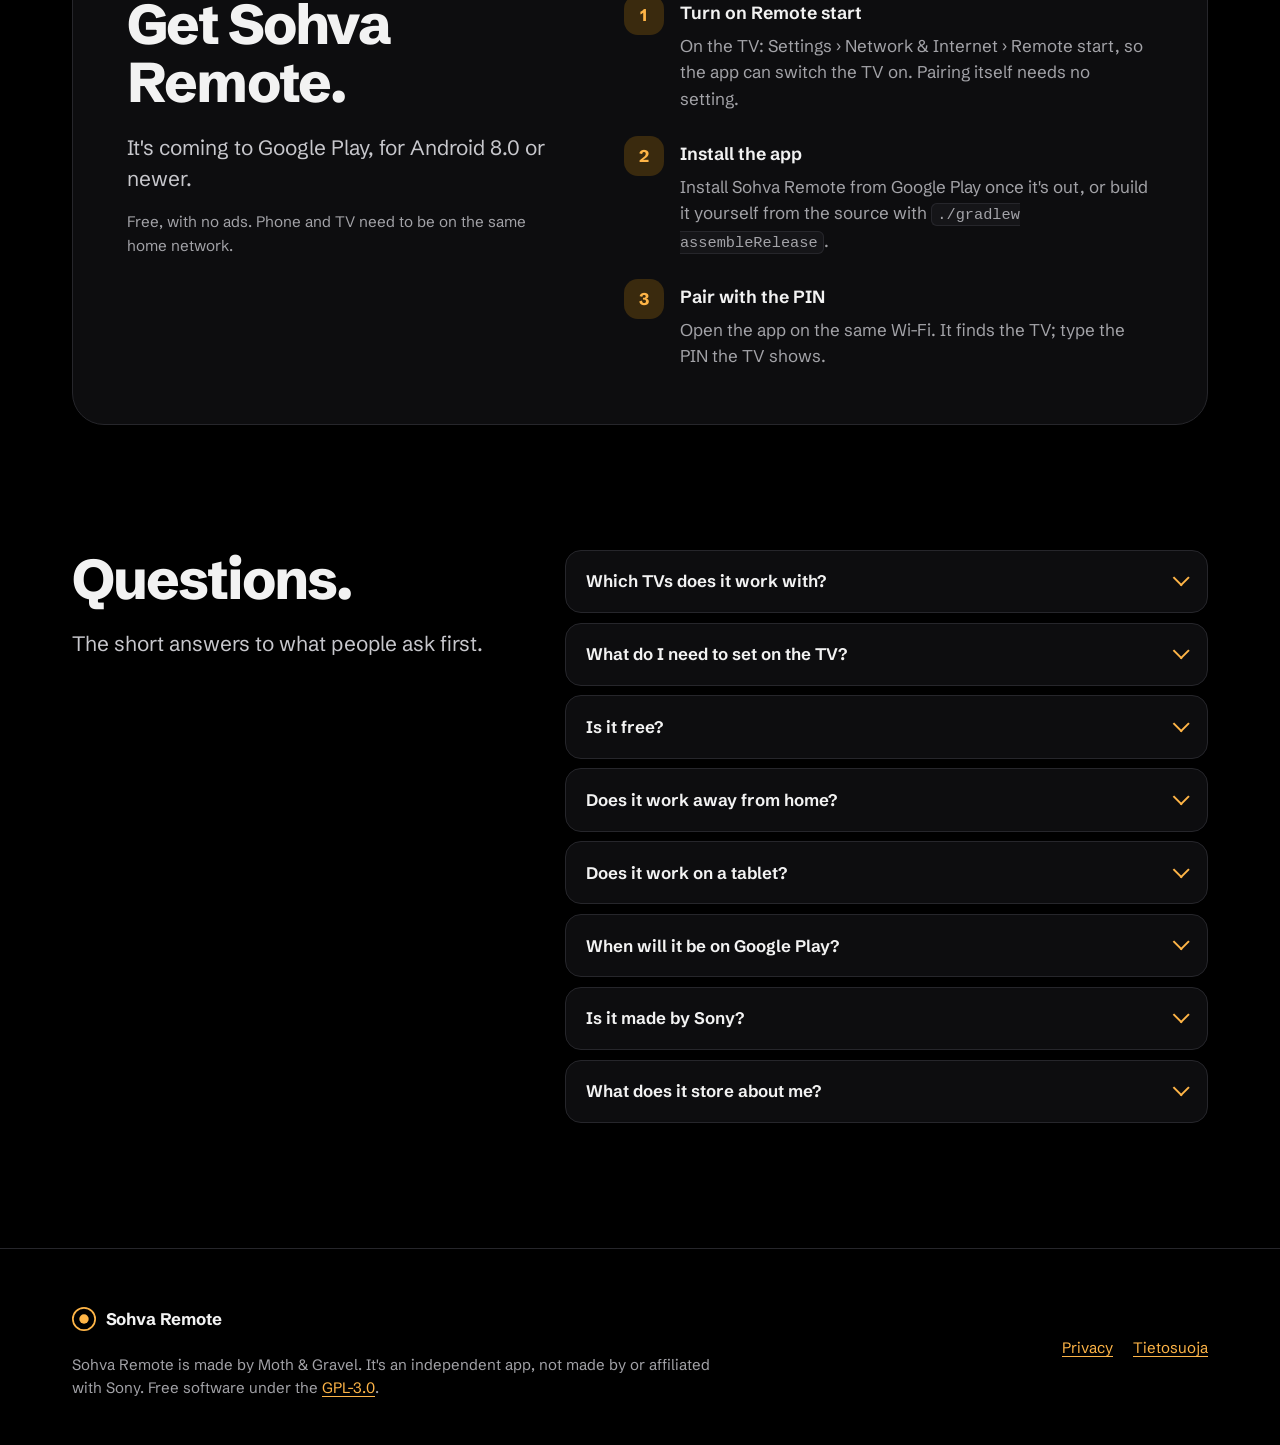
==== commit a6a81fb0: "Set up without the TV's remote; check the connection step by step Lost remote: discovery also listen" ====
--- a/site/index.html
+++ b/site/index.html
@@ -123,7 +123,7 @@
           "name": "What do I need to set on the TV?",
           "acceptedAnswer": {
             "@type": "Answer",
-            "text": "Open Settings › Network › Home network setup › IP control. Set Authentication to \"Normal and Pre-Shared Key\" and Remote start to On. Then open the app and type the PIN the TV shows."
+            "text": "Usually nothing: open the app and type the PIN the TV shows. Turn on Settings › Network & Internet › Remote start so the app can switch the TV on. If the TV refuses the app, Remote device settings › Control remotely must be On, and the app walks you there even without the TV's remote."
           }
         },
         {
@@ -412,7 +412,7 @@
         <p class="get-meta">Free, with no ads. Phone and TV need to be on the same home network.</p>
       </div>
       <ol class="steps">
-        <li><div><h3>Allow remote control on the TV</h3><p>Settings › Network › Home network setup › IP control: set Authentication to "Normal and Pre-Shared Key" and Remote start to On.</p></div></li>
+        <li><div><h3>Turn on Remote start</h3><p>On the TV: Settings › Network &amp; Internet › Remote start, so the app can switch the TV on. Pairing itself needs no setting.</p></div></li>
         <li><div><h3>Install the app</h3><p>Install Sohva Remote from Google Play once it's out, or build it yourself from the source with <code>./gradlew assembleRelease</code>.</p></div></li>
         <li><div><h3>Pair with the PIN</h3><p>Open the app on the same Wi-Fi. It finds the TV; type the PIN the TV shows.</p></div></li>
       </ol>
@@ -432,7 +432,7 @@
         </details>
         <details>
           <summary>What do I need to set on the TV?</summary>
-          <div><p>Open <strong>Settings › Network › Home network setup › IP control</strong>. Set <strong>Authentication</strong> to "Normal and Pre-Shared Key" and <strong>Remote start</strong> to On. Then open the app and type the PIN the TV shows.</p></div>
+          <div><p>Usually nothing: open the app and type the PIN the TV shows. Turn on <strong>Settings › Network &amp; Internet › Remote start</strong> so the app can switch the TV on. If the TV refuses the app, <strong>Remote device settings › Control remotely</strong> must be On, and the app walks you there even without the TV's remote.</p></div>
         </details>
         <details>
           <summary>Is it free?</summary>
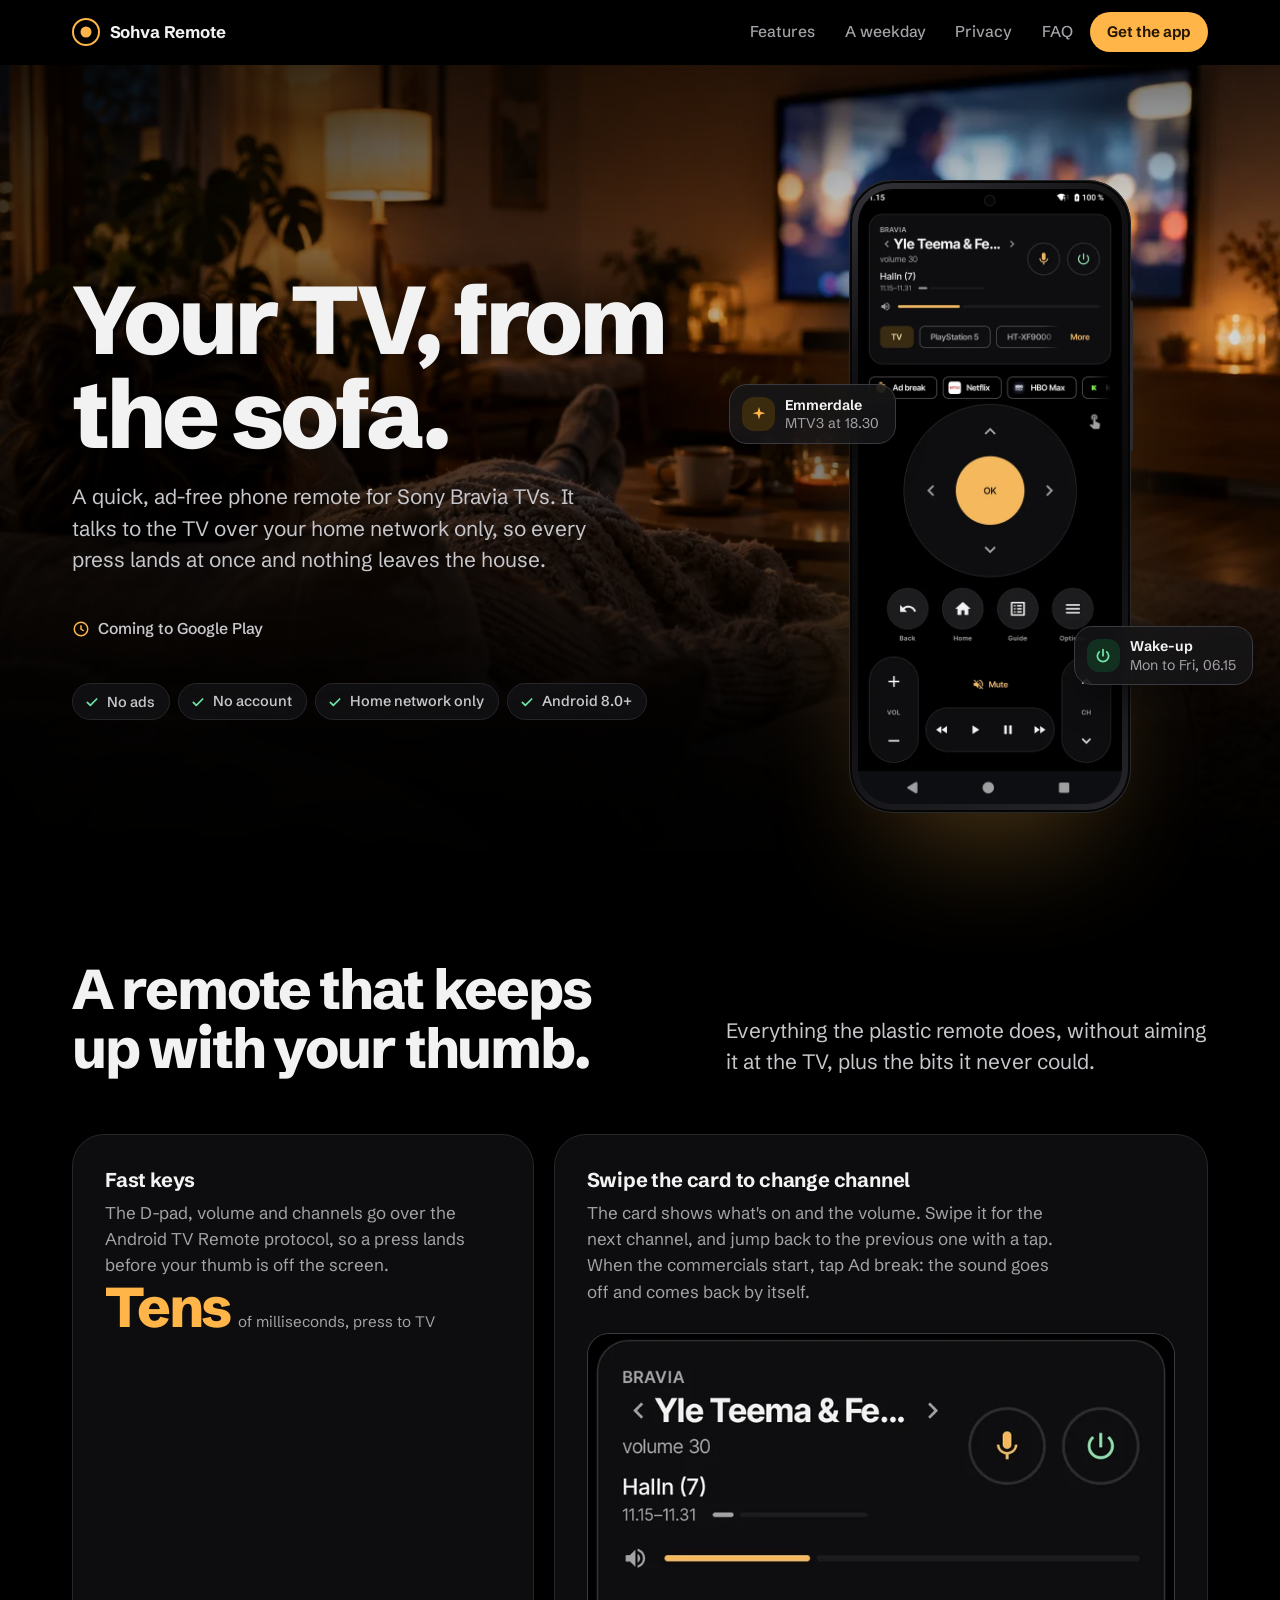
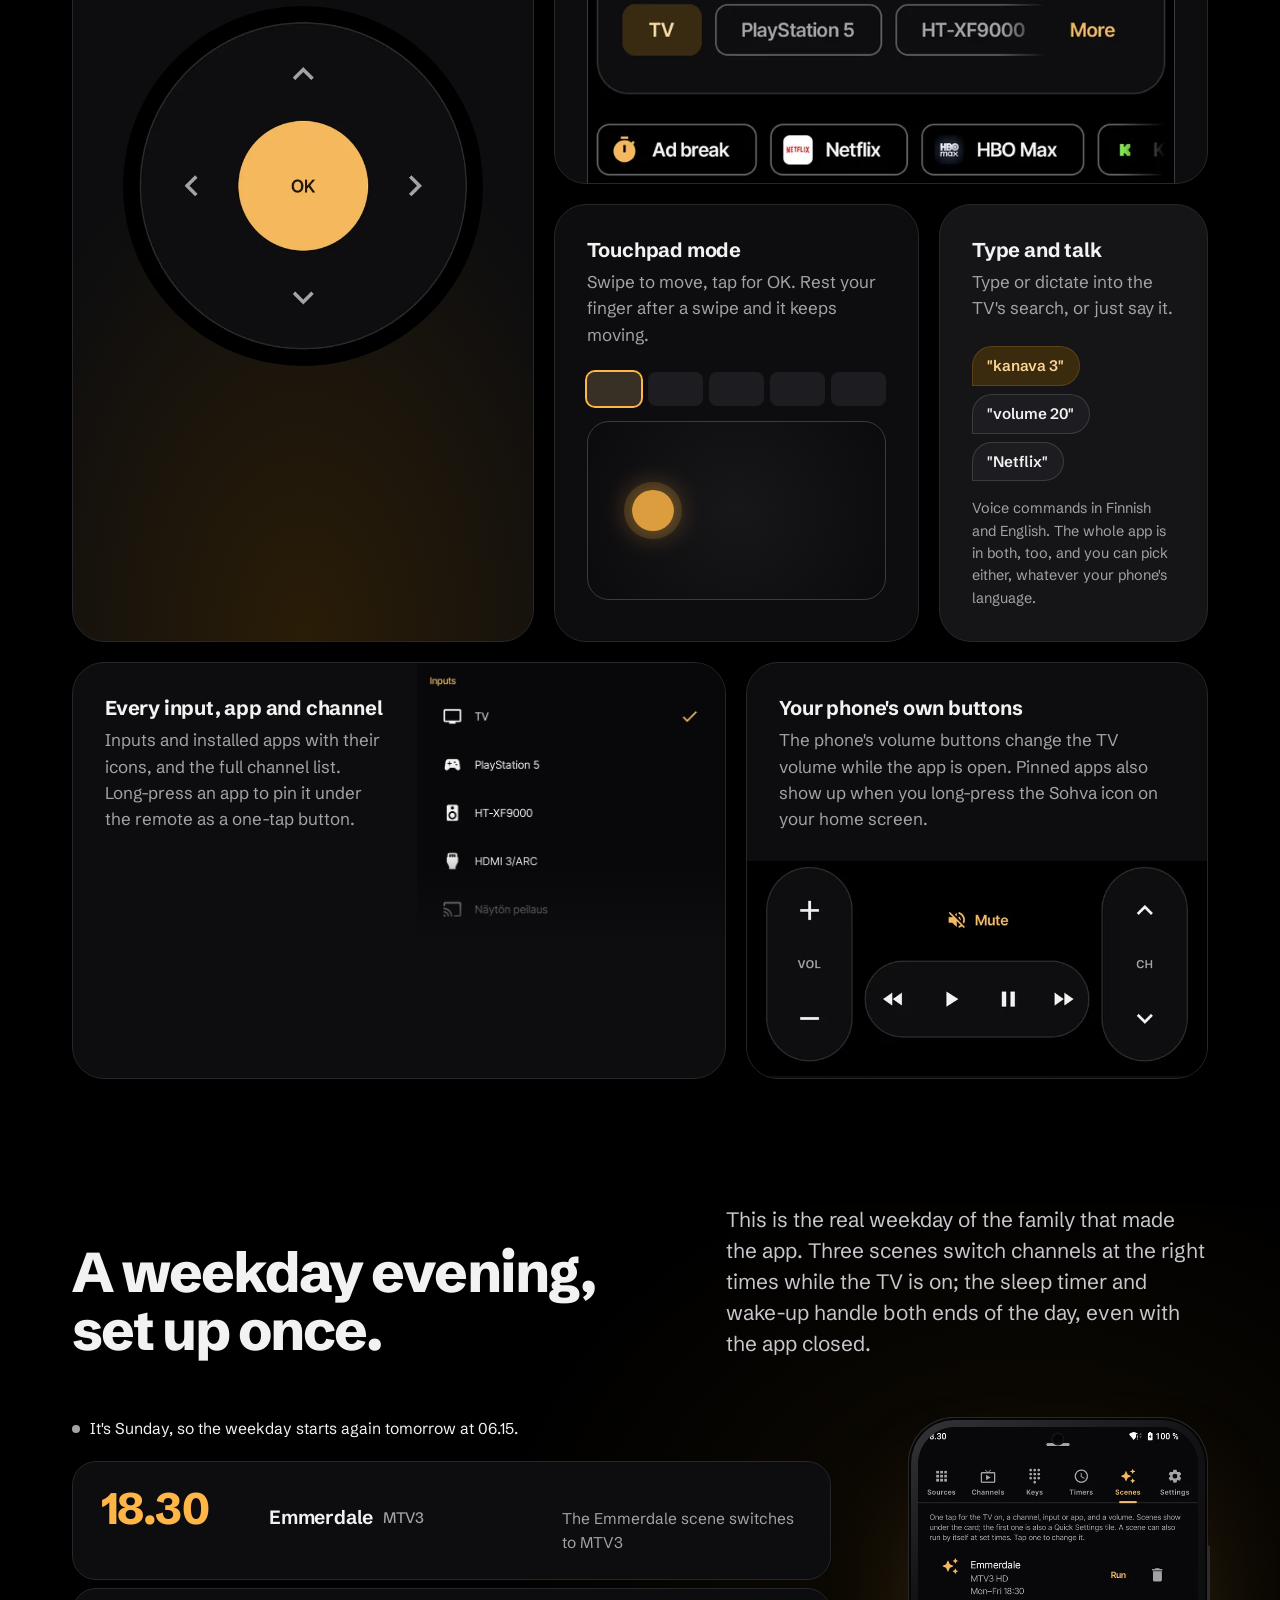
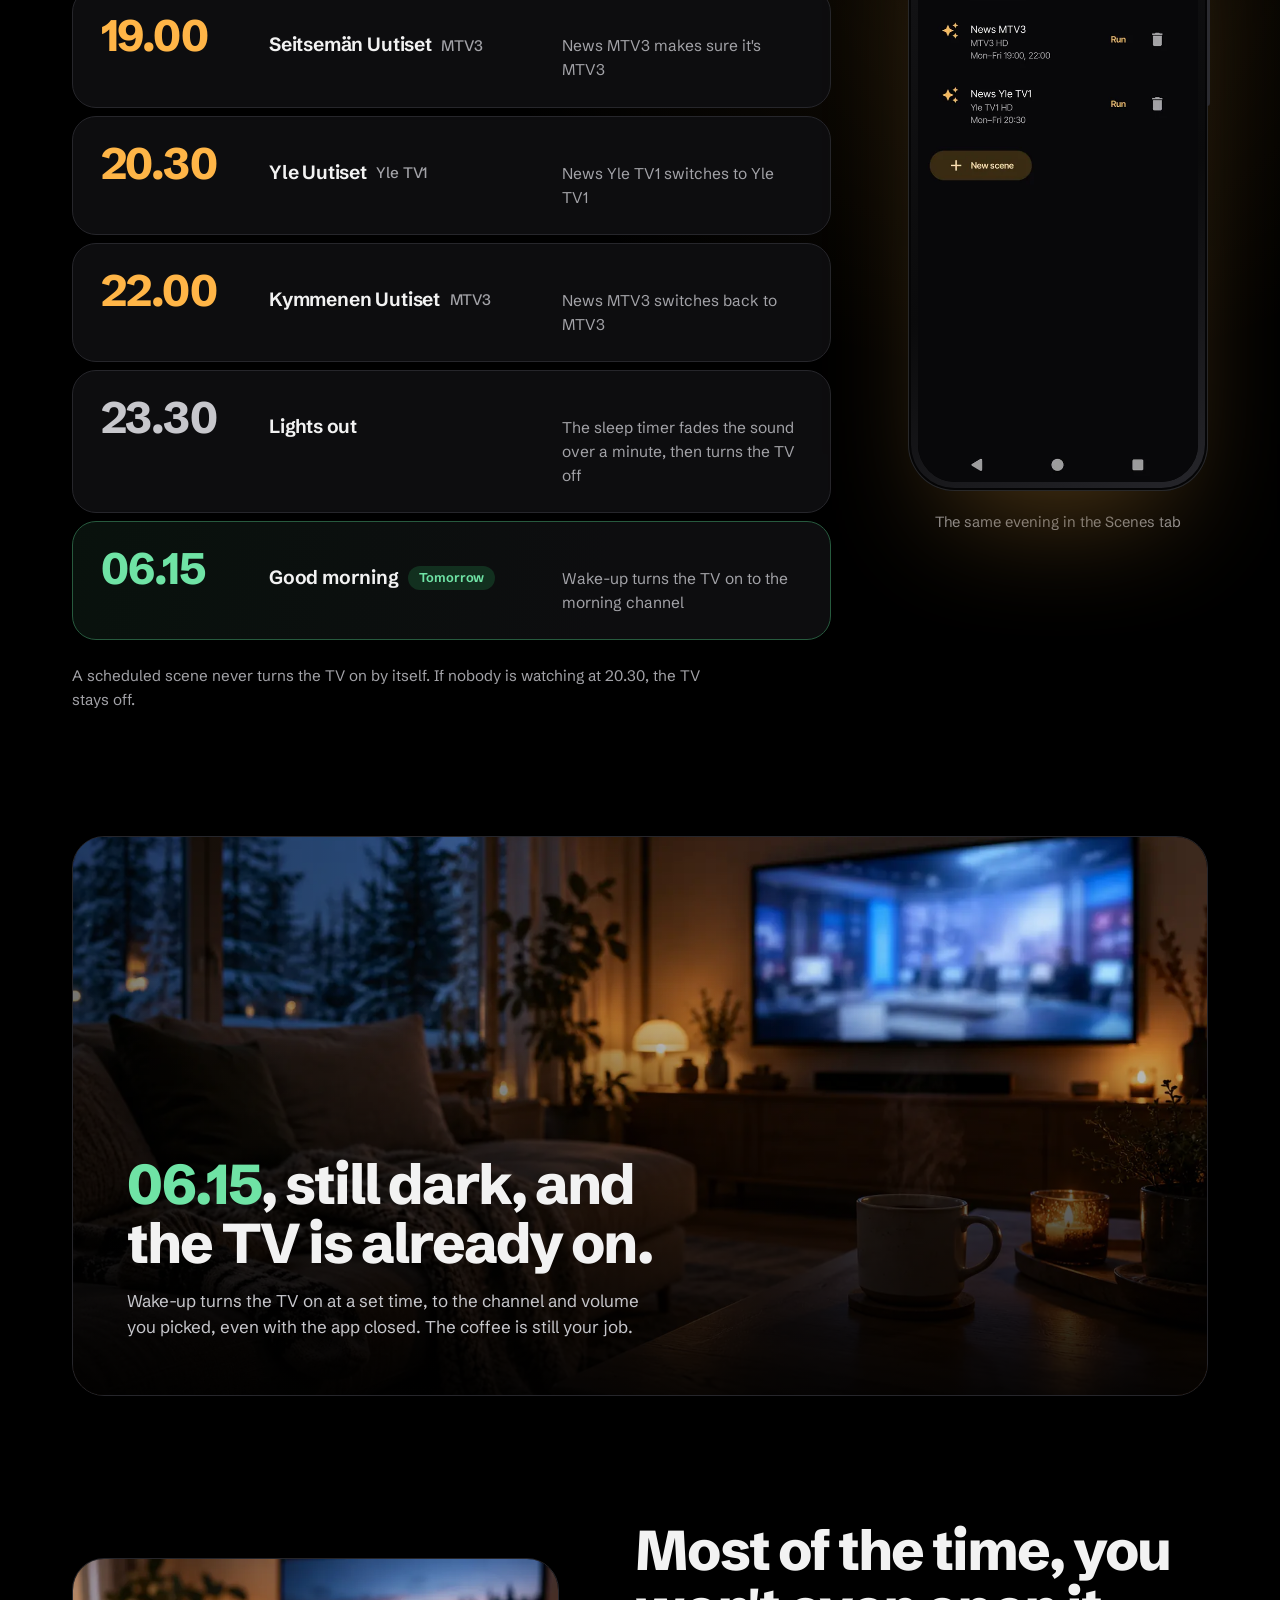
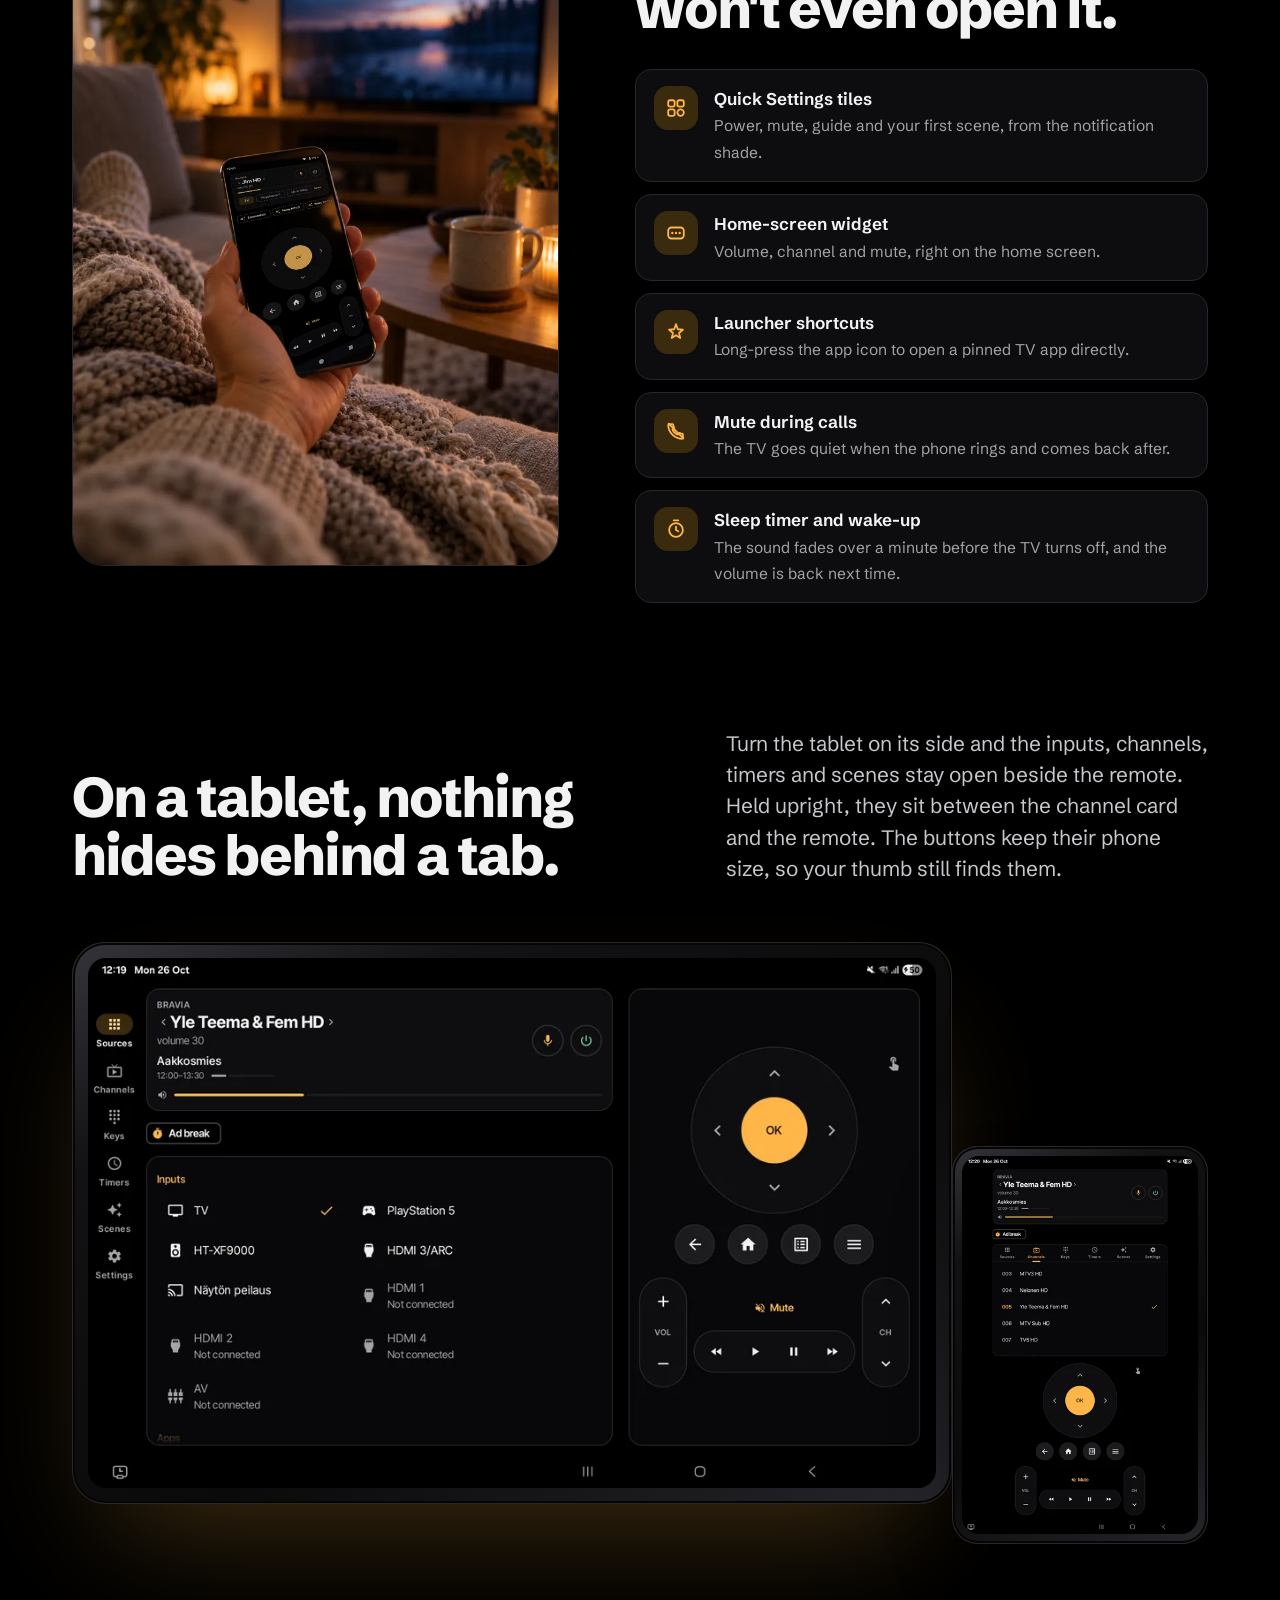
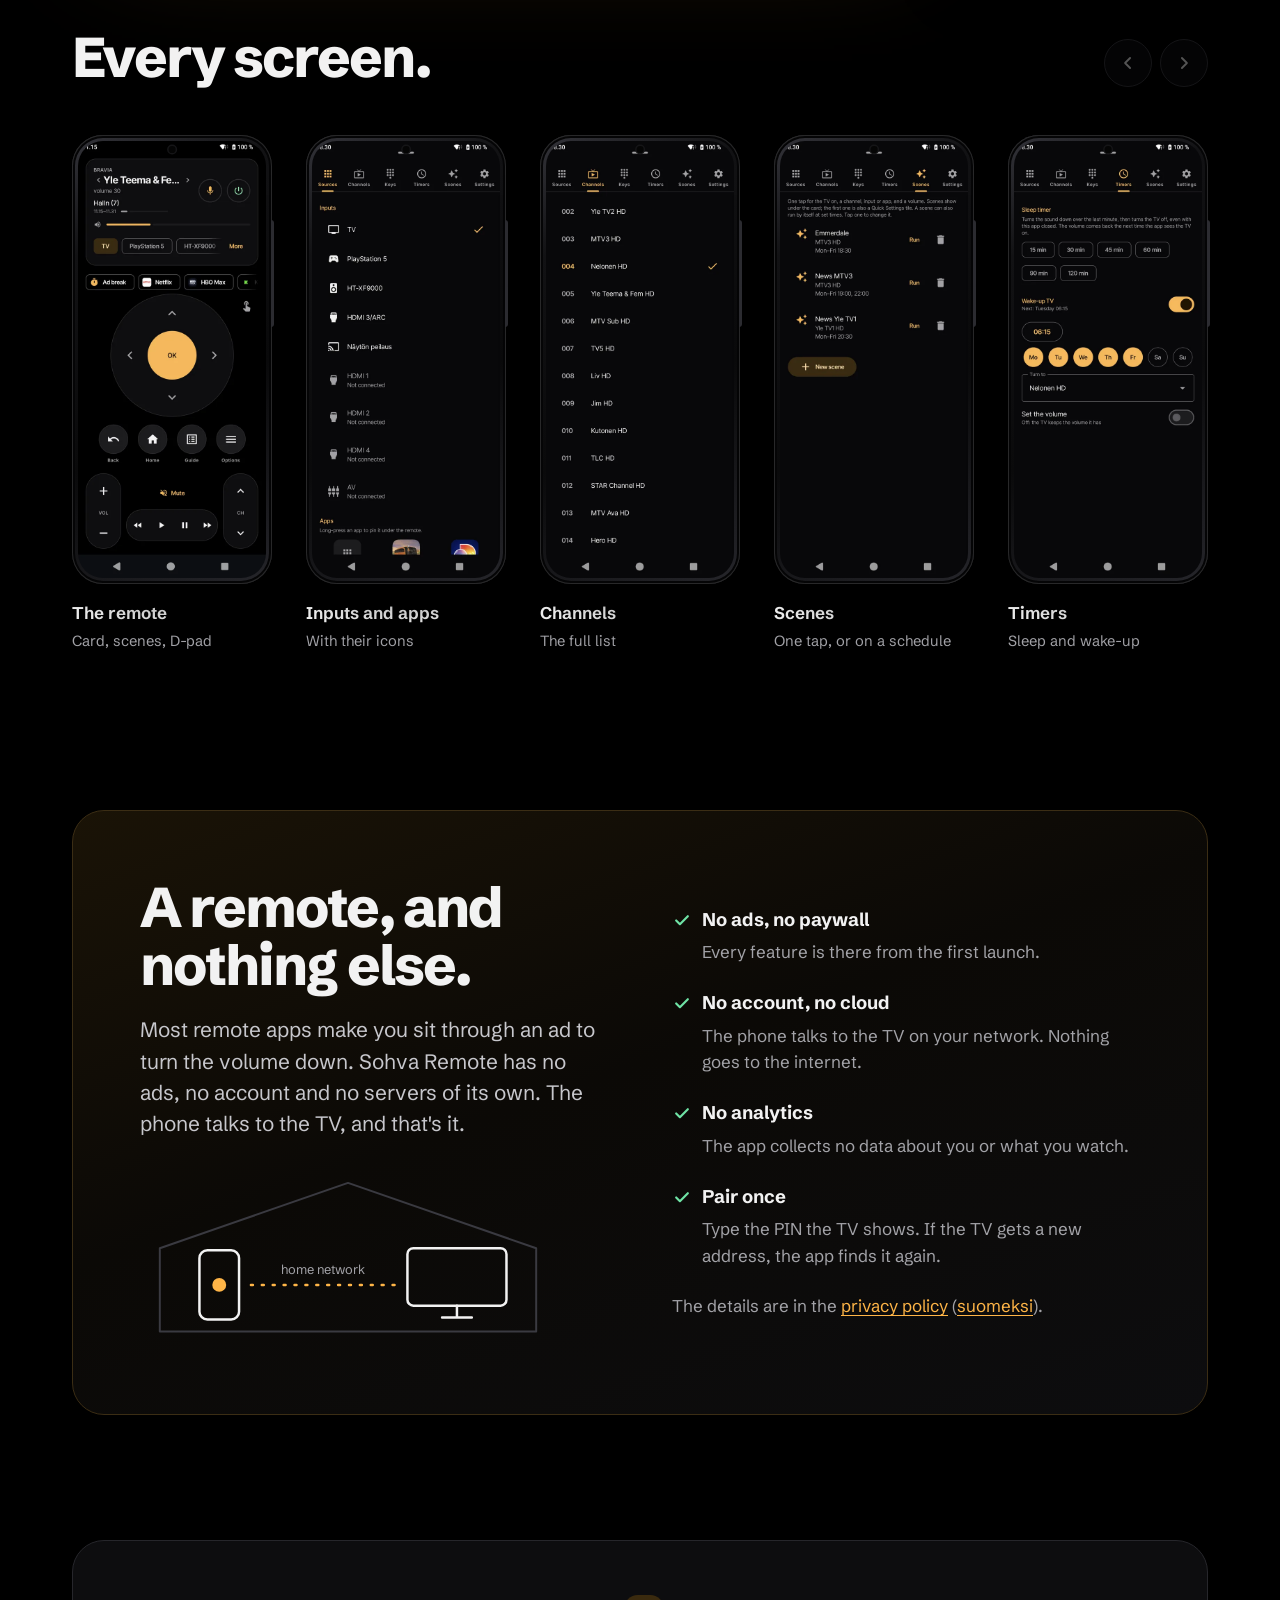
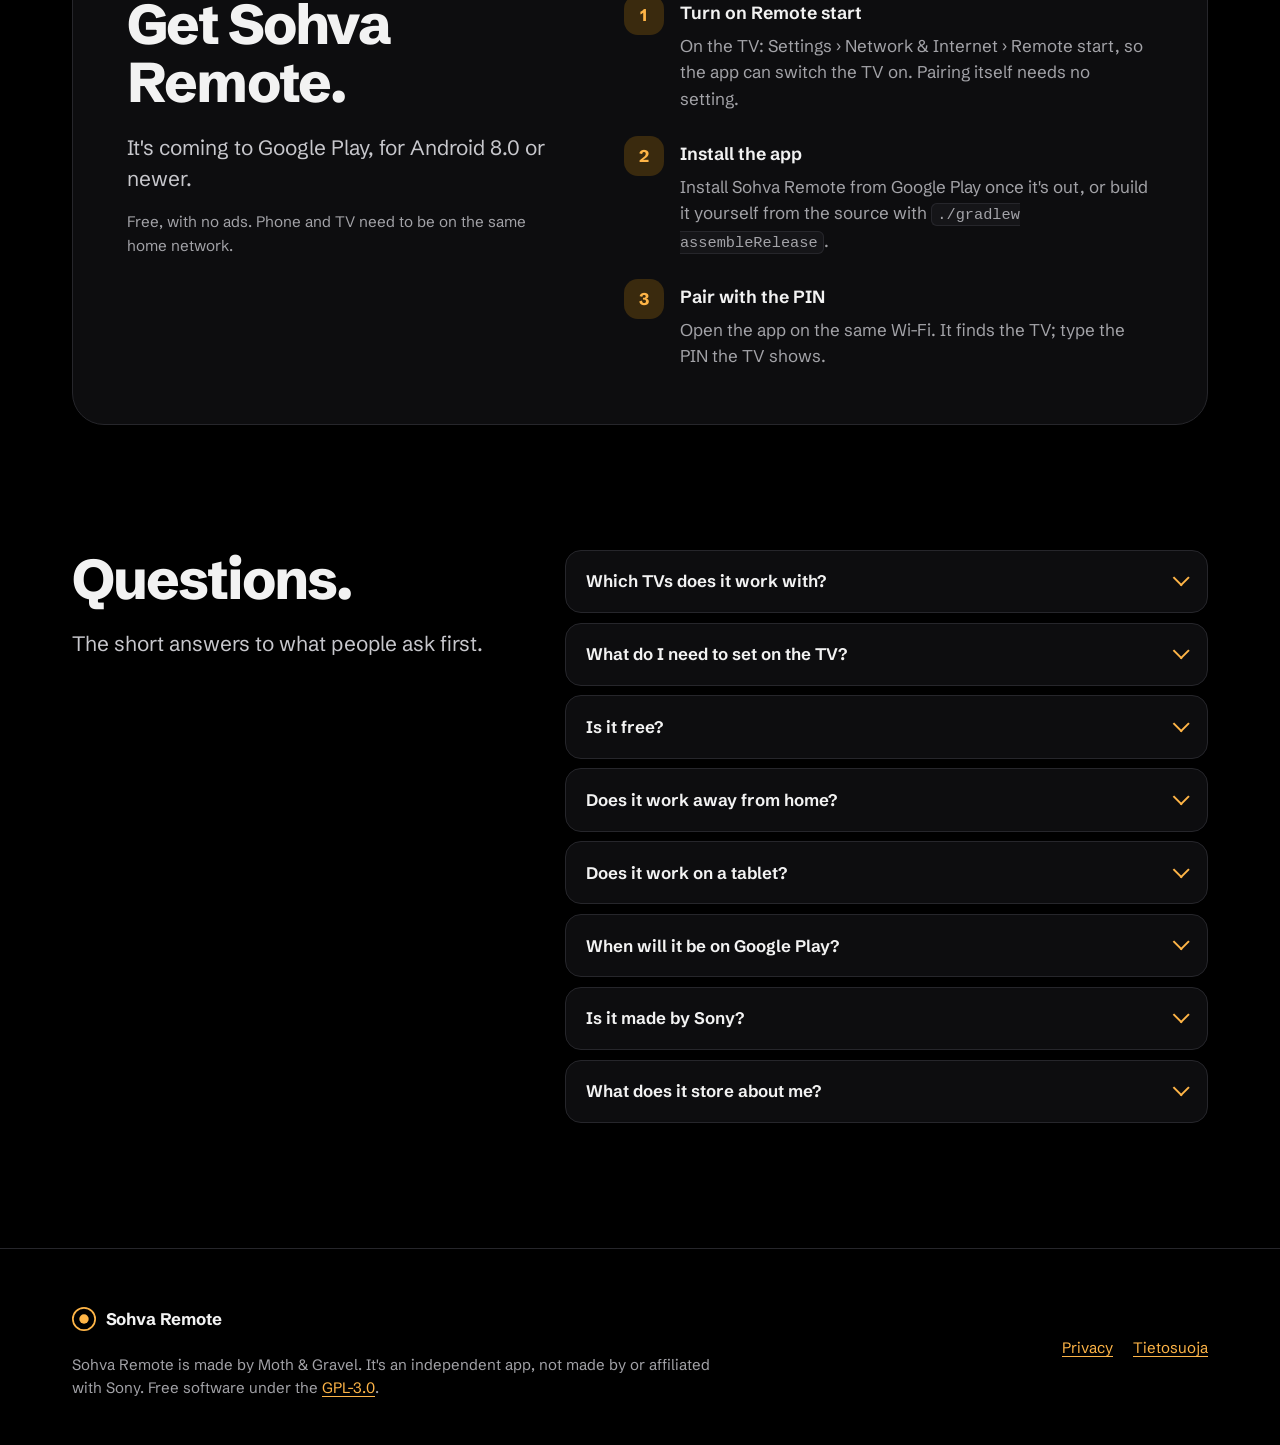
==== commit 16e47c35: "Release 1.6.0 Co-Authored-By: Claude Opus 5.5 <noreply@anthropic.com>" ====
--- a/site/index.html
+++ b/site/index.html
@@ -45,7 +45,7 @@
       "applicationCategory": "UtilitiesApplication",
       "applicationSubCategory": "TV remote control",
       "operatingSystem": "Android 8.0 or newer",
-      "softwareVersion": "1.5.2",
+      "softwareVersion": "1.6.0",
       "inLanguage": [
         "en",
         "fi"
